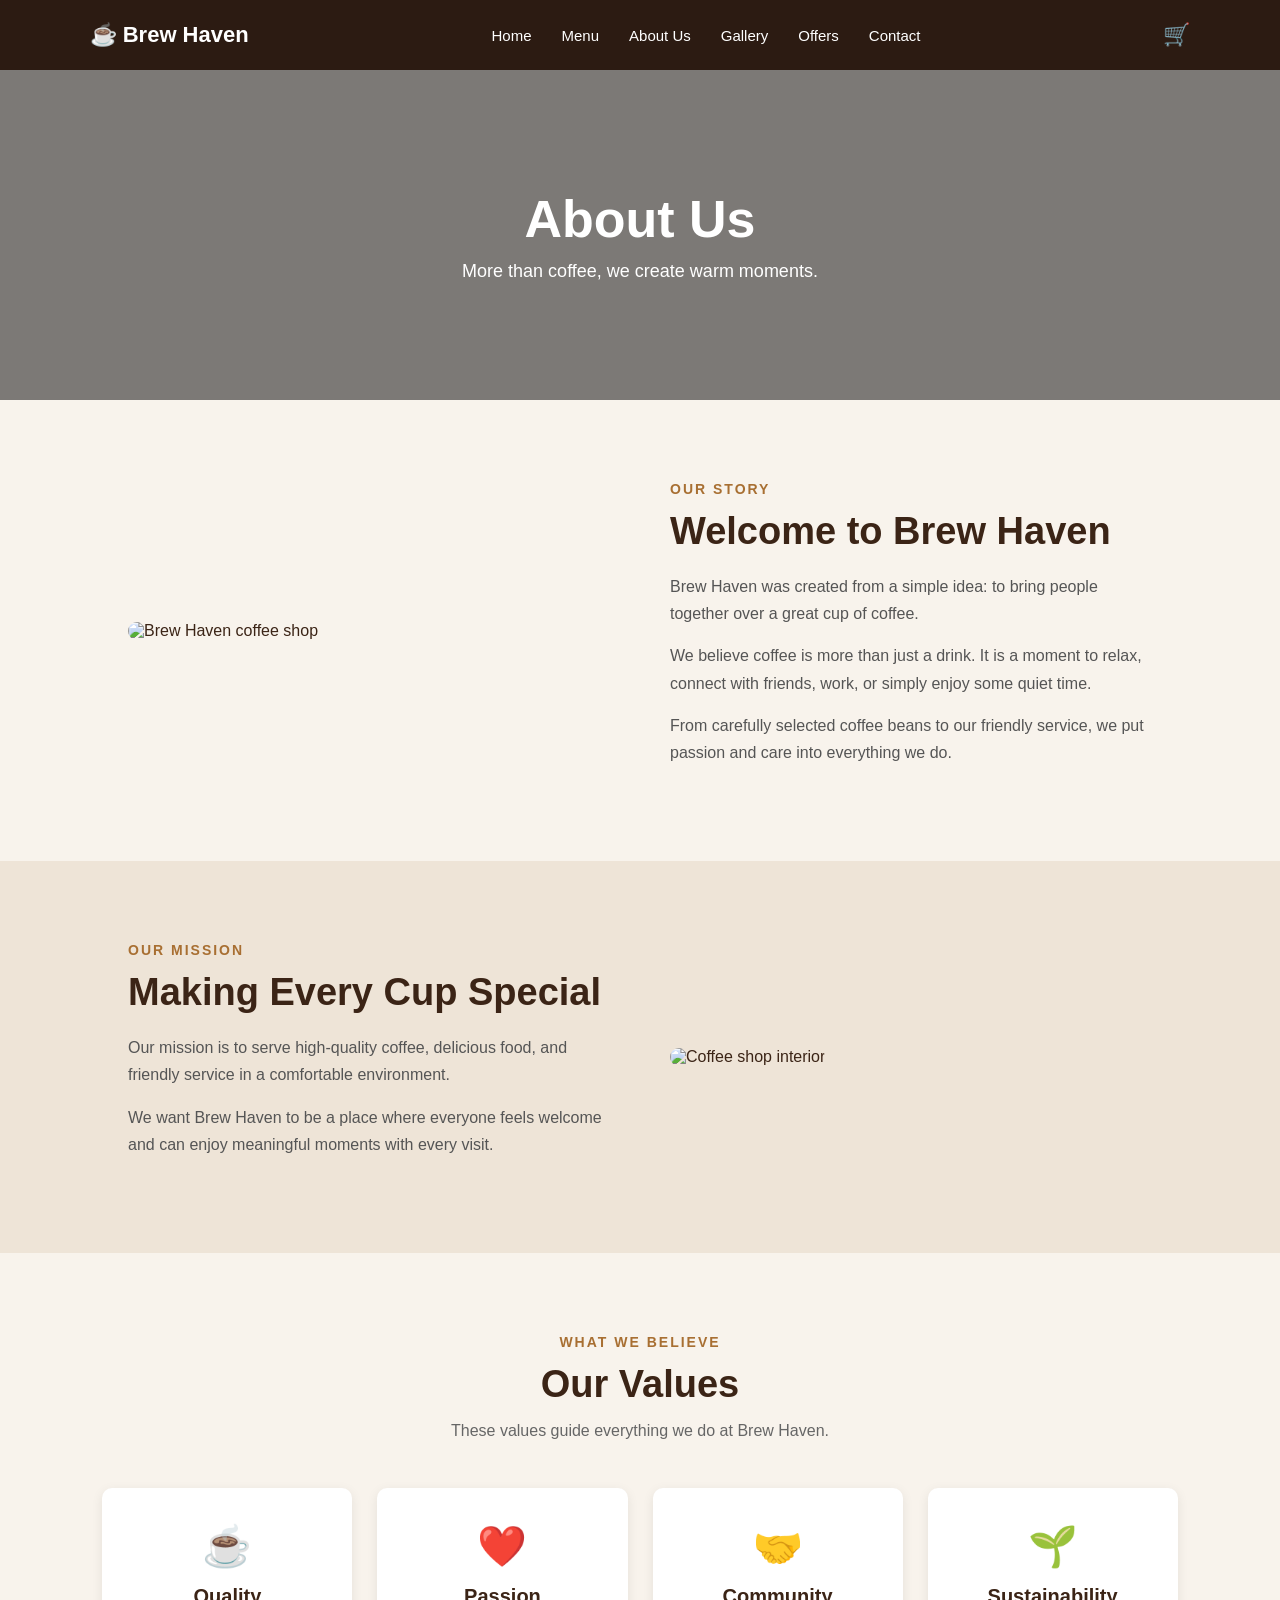
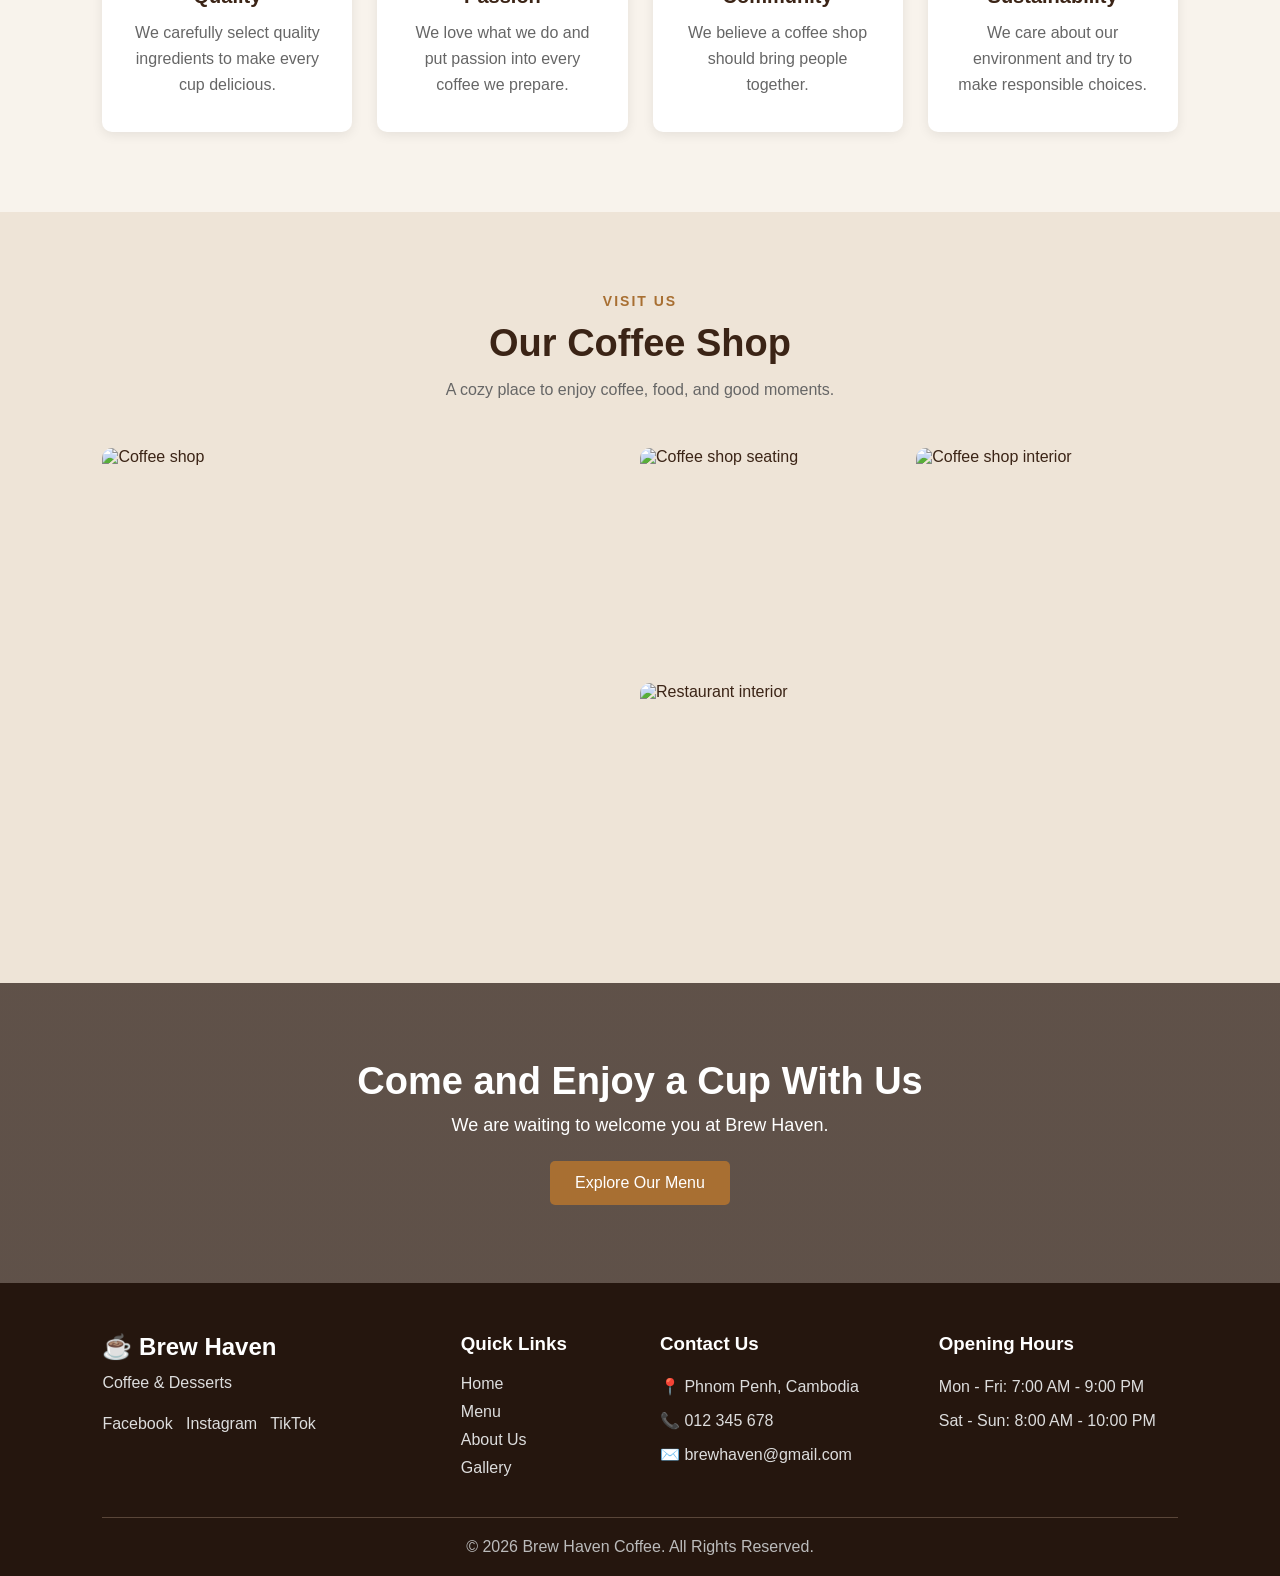
==== about.html @ 7a232534 "Add files via upload" ====
<!DOCTYPE html>
<html lang="en">

<head>
    <meta charset="UTF-8">
    <meta name="viewport" content="width=device-width, initial-scale=1.0">

    <title>About Us - Brew Haven</title>

    <link rel="stylesheet" href="style.css">
</head>

<body>

    <!-- ================= NAVBAR ================= -->

    <header class="navbar">

        <div class="logo">
            ☕ Brew Haven
        </div>

        <nav>
            <a href="index.html">Home</a>
            <a href="menu.html">Menu</a>
            <a href="about.html">About Us</a>
            <a href="gallery.html">Gallery</a>
            <a href="offers.html">Offers</a>
            <a href="contact.html">Contact</a>
        </nav>

        <div class="cart">
            🛒
        </div>

    </header>


    <!-- ================= ABOUT HERO ================= -->

    <section class="about-hero">

        <div class="about-hero-content">

            <h1>About Us</h1>

            <p>
                More than coffee, we create warm moments.
            </p>

        </div>

    </section>


    <!-- ================= OUR STORY ================= -->

    <section class="story">

        <div class="story-image">

            <img
                src="https://images.unsplash.com/photo-1445116572660-236099ec97a0?auto=format&fit=crop&w=900&q=80"
                alt="Brew Haven coffee shop">

        </div>


        <div class="story-content">

            <span class="small-title">OUR STORY</span>

            <h2>Welcome to Brew Haven</h2>

            <p>
                Brew Haven was created from a simple idea:
                to bring people together over a great cup
                of coffee.
            </p>

            <p>
                We believe coffee is more than just a drink.
                It is a moment to relax, connect with friends,
                work, or simply enjoy some quiet time.
            </p>

            <p>
                From carefully selected coffee beans to our
                friendly service, we put passion and care into
                everything we do.
            </p>

        </div>

    </section>


    <!-- ================= OUR MISSION ================= -->

    <section class="mission">

        <div class="mission-content">

            <span class="small-title">OUR MISSION</span>

            <h2>Making Every Cup Special</h2>

            <p>
                Our mission is to serve high-quality coffee,
                delicious food, and friendly service in a
                comfortable environment.
            </p>

            <p>
                We want Brew Haven to be a place where everyone
                feels welcome and can enjoy meaningful moments
                with every visit.
            </p>

        </div>


        <div class="mission-image">

            <img
                src="https://images.unsplash.com/photo-1501339847302-ac426a4a7cbb?auto=format&fit=crop&w=900&q=80"
                alt="Coffee shop interior">

        </div>

    </section>


    <!-- ================= OUR VALUES ================= -->

    <section class="values">

        <div class="section-title">

            <span class="small-title">WHAT WE BELIEVE</span>

            <h2>Our Values</h2>

            <p>
                These values guide everything we do at Brew Haven.
            </p>

        </div>


        <div class="values-container">


            <!-- VALUE 1 -->

            <div class="value-card">

                <div class="value-icon">
                    ☕
                </div>

                <h3>Quality</h3>

                <p>
                    We carefully select quality ingredients
                    to make every cup delicious.
                </p>

            </div>


            <!-- VALUE 2 -->

            <div class="value-card">

                <div class="value-icon">
                    ❤️
                </div>

                <h3>Passion</h3>

                <p>
                    We love what we do and put passion into
                    every coffee we prepare.
                </p>

            </div>


            <!-- VALUE 3 -->

            <div class="value-card">

                <div class="value-icon">
                    🤝
                </div>

                <h3>Community</h3>

                <p>
                    We believe a coffee shop should bring
                    people together.
                </p>

            </div>


            <!-- VALUE 4 -->

            <div class="value-card">

                <div class="value-icon">
                    🌱
                </div>

                <h3>Sustainability</h3>

                <p>
                    We care about our environment and try
                    to make responsible choices.
                </p>

            </div>

        </div>

    </section>


    <!-- ================= STORE IMAGES ================= -->

    <section class="store">

        <div class="section-title">

            <span class="small-title">VISIT US</span>

            <h2>Our Coffee Shop</h2>

            <p>
                A cozy place to enjoy coffee, food, and good moments.
            </p>

        </div>


        <div class="store-gallery">


            <div class="store-image large">

                <img
                    src="https://images.unsplash.com/photo-1554118811-1e0d58224f24?auto=format&fit=crop&w=1000&q=80"
                    alt="Coffee shop">

            </div>


            <div class="store-image">

                <img
                    src="https://images.unsplash.com/photo-1521017432531-fbd92d768814?auto=format&fit=crop&w=700&q=80"
                    alt="Coffee shop seating">

            </div>


            <div class="store-image">

                <img
                    src="https://images.unsplash.com/photo-1501339847302-ac426a4a7cbb?auto=format&fit=crop&w=700&q=80"
                    alt="Coffee shop interior">

            </div>


            <div class="store-image">

                <img
                    src="https://images.unsplash.com/photo-1517248135467-4c7edcad34c4?auto=format&fit=crop&w=700&q=80"
                    alt="Restaurant interior">

            </div>

        </div>

    </section>


    <!-- ================= CTA ================= -->

    <section class="about-cta">

        <div>

            <h2>Come and Enjoy a Cup With Us</h2>

            <p>
                We are waiting to welcome you at Brew Haven.
            </p>

            <a href="menu.html">
                Explore Our Menu
            </a>

        </div>

    </section>


    <!-- ================= FOOTER ================= -->

    <footer>

        <div class="footer-container">


            <div class="footer-column">

                <h2>☕ Brew Haven</h2>

                <p>
                    Coffee & Desserts
                </p>

                <div class="social">
                    Facebook &nbsp; Instagram &nbsp; TikTok
                </div>

            </div>


            <div class="footer-column">

                <h3>Quick Links</h3>

                <a href="index.html">Home</a>
                <a href="menu.html">Menu</a>
                <a href="about.html">About Us</a>
                <a href="gallery.html">Gallery</a>

            </div>


            <div class="footer-column">

                <h3>Contact Us</h3>

                <p>📍 Phnom Penh, Cambodia</p>
                <p>📞 012 345 678</p>
                <p>✉️ brewhaven@gmail.com</p>

            </div>


            <div class="footer-column">

                <h3>Opening Hours</h3>

                <p>
                    Mon - Fri: 7:00 AM - 9:00 PM
                </p>

                <p>
                    Sat - Sun: 8:00 AM - 10:00 PM
                </p>

            </div>

        </div>


        <div class="copyright">

            © 2026 Brew Haven Coffee. All Rights Reserved.

        </div>

    </footer>

</body>
</html>
---- style.css ----
* {
    margin: 0;
    padding: 0;
    box-sizing: border-box;
}
body {
    font-family: Arial, sans-serif;
    color: #3b2416;
    background-color: #f8f3ec;
}
/* ================= NAVBAR ================= */
.navbar {
    height: 70px;
    background-color: #2c1b12;

    display: flex;
    align-items: center;
    justify-content: space-between;
    padding: 0 7%;
}
.logo {
    color: white;
    font-size: 22px;
    font-weight: bold;
}
.navbar nav {
    display: flex;
    gap: 30px;
}
.navbar nav a {
    color: white;
    text-decoration: none;
    font-size: 15px;
}
.navbar nav a:hover {
    color: #d6a15d;
}
.cart {
    color: white;
    font-size: 22px;
}
/* ================= HERO ================= */
.hero {
    height: 600px;
    background-image:
        linear-gradient(
            rgba(0, 0, 0, 0.45),
            rgba(0, 0, 0, 0.45)
        ),
        url("https://images.unsplash.com/photo-1495474472287-4d71bcdd2085?auto=format&fit=crop&w=1600&q=80");

    background-size: cover;
    background-position: center;
    display: flex;
    align-items: center;
    padding-left: 10%;
}

.hero-content {
    color: white;
    max-width: 500px;
}

.hero-content h1 {
    font-size: 55px;
    line-height: 1.1;
    margin-bottom: 20px;
}

.hero-content p {
    font-size: 18px;
    line-height: 1.6;
    margin-bottom: 30px;
}

.hero-buttons {
    display: flex;
    gap: 15px;
}

.btn {
    text-decoration: none;
    padding: 13px 25px;
    border-radius: 5px;
    display: inline-block;
}

.primary {
    background-color: #a86f32;
    color: white;
}
.secondary {
    border: 1px solid white;
    color: white;
}
.btn:hover {
    opacity: 0.8;
}
/* ================= POPULAR ================= */
.popular {
    padding: 70px 8%;
    text-align: center;
}
.popular h2,
.reviews h2 {
    font-size: 32px;
    margin-bottom: 10px;
}
.line {
    width: 50px;
    height: 3px;
    background-color: #a86f32;
    margin: 0 auto 40px;
}

.popular-container {
    display: grid;
    grid-template-columns: repeat(4, 1fr);
    gap: 25px;
}

.popular-card {
    background-color: white;
    border-radius: 8px;
    overflow: hidden;
    padding-bottom: 20px;
}

.popular-card img {
    width: 100%;
    height: 190px;
    object-fit: cover;
}

.popular-card h3 {
    margin-top: 15px;
    font-size: 18px;
}

.popular-card p {
    margin-top: 8px;
    color: #a86f32;
    font-weight: bold;
}
/* ================= ABOUT ================= */
.about-coffee {
    padding: 80px 10%;
    display: flex;
    align-items: center;
    gap: 60px;
    background-color: #eee4d7;
}
.about-image {
    width: 50%;
}
.about-image img {
    width: 100%;
    border-radius: 8px;
}
.about-text {
    width: 50%;
}
.about-text h2 {
    font-size: 35px;
    margin-bottom: 20px;
}
.about-text p {
    line-height: 1.7;
    margin-bottom: 15px;
}
.read-more {
    display: inline-block;
    margin-top: 15px;
    background-color: #6b4325;
    color: white;
    padding: 12px 22px;
    text-decoration: none;
    border-radius: 5px;
}
/* ================= WHY US ================= */
.why-us {
    background-color: #3a2518;
    color: white;
    text-align: center;
    padding: 70px 8%;
}
.why-us h2 {
    font-size: 32px;
    margin-bottom: 40px;
}
.why-container {
    display: grid;
    grid-template-columns: repeat(4, 1fr);
    gap: 30px;
}
.why-card {
    padding: 20px;
}
.icon {
    font-size: 40px;
    margin-bottom: 15px;
}
.why-card h3 {
    margin-bottom: 10px;
}
.why-card p {
    color: #ddd;
    line-height: 1.5;
}
/* ================= REVIEWS ================= */
.reviews {
    padding: 70px 8%;
    text-align: center;
}
.review-container {
    display: grid;
    grid-template-columns: repeat(3, 1fr);
    gap: 25px;
    margin-top: 40px;
}
.review-card {
    background-color: white;
    padding: 25px;
    border-radius: 8px;
    text-align: left;
}
.customer {
    font-size: 18px;
    display: flex;
    gap: 10px;
    align-items: center;
}
.stars {
    color: #d8943e;
    margin: 12px 0;
}
.review-card p {
    line-height: 1.5;
    color: #555;
}
/* ================= OFFER ================= */

.offer {
    min-height: 300px;
    background-image:
        linear-gradient(
            rgba(0, 0, 0, 0.45),
            rgba(0, 0, 0, 0.45)
        ),
        url("https://images.unsplash.com/photo-1509042239860-f550ce710b93?auto=format&fit=crop&w=1600&q=80");

    background-size: cover;
    background-position: center;
    display: flex;
    align-items: center;
    padding-left: 10%;
}
.offer-text {
    color: white;
}
.offer-text h2 {
    font-size: 40px;
    margin-bottom: 10px;
}
.offer-text p {
    font-size: 22px;
    margin-bottom: 20px;
}
/* ================= FOOTER ================= */
footer {
    background-color: #25160e;
    color: white;
    padding: 50px 8% 20px;
}
.footer-container {
    display: grid;
    grid-template-columns: 2fr 1fr 1.5fr 1.5fr;
    gap: 40px;
}
.footer-column {
    display: flex;
    flex-direction: column;
    gap: 10px;
}
.footer-column h3 {
    margin-bottom: 10px;
}
.footer-column a {
    color: #ddd;
    text-decoration: none;
}
.footer-column p {
    color: #ddd;
    line-height: 1.5;
}
.social {
    margin-top: 10px;
    color: #ddd;
}
.copyright {
    border-top: 1px solid #5a4639;
    text-align: center;
    margin-top: 40px;
    padding-top: 20px;
    color: #bbb;
}
/* ================= RESPONSIVE ================= */

@media (max-width: 900px) {
    .navbar {
        padding: 0 4%;
    }
    .navbar nav {
        gap: 15px;
    }
    .hero-content h1 {
        font-size: 45px;
    }
    .popular-container {
        grid-template-columns: repeat(2, 1fr);
    }
    .why-container {
        grid-template-columns: repeat(2, 1fr);
    }
    .footer-container {
        grid-template-columns: repeat(2, 1fr);
    }
}
@media (max-width: 600px) {
    .navbar {
        height: auto;
        padding: 20px;
        flex-direction: column;
        gap: 20px;
    }
    .navbar nav {
        flex-wrap: wrap;
        justify-content: center;
    }
    .hero {
        height: 500px;
        padding: 30px;
    }
    .hero-content h1 {
        font-size: 38px;
    }
    .popular-container {
        grid-template-columns: 1fr;
    }
    .about-coffee {
        flex-direction: column;
        padding: 50px 8%;
    }
    .about-image,
    .about-text {
        width: 100%;
    }
    .why-container {
        grid-template-columns: 1fr;
    }
    .review-container {
        grid-template-columns: 1fr;
    }
    .footer-container {
        grid-template-columns: 1fr;
    }
    .offer {
        padding: 40px;
    }
    .offer-text h2 {
        font-size: 32px;
    }
}
/* ================= MENU HERO ================= */
.menu-hero {
    height: 300px;
    background-image:
        linear-gradient(
            rgba(0, 0, 0, 0.45),
            rgba(0, 0, 0, 0.45)
        ),
        url("https://images.unsplash.com/photo-1445116572660-236099ec97a0?auto=format&fit=crop&w=1600&q=80");
    background-size: cover;
    background-position: center;
    display: flex;
    align-items: center;
    justify-content: center;
    text-align: center;
    color: white;
}
.menu-hero h1 {
    font-size: 50px;
    margin-bottom: 10px;
}
.menu-hero p {
    font-size: 18px;
}
/* ================= MENU ================= */
.menu {
    padding: 60px 8%;
}
/* CATEGORY */
.category {
    display: flex;
    justify-content: center;
    gap: 15px;
    margin-bottom: 60px;
}
.category a {
    text-decoration: none;
    color: #5b3821;
    border: 1px solid #c8a47a;
    padding: 10px 20px;
    border-radius: 20px;
}
.category a:hover {
    background-color: #6b4325;
    color: white;
}
/* MENU SECTION */
.menu-section {
    margin-bottom: 70px;
}
.menu-section h2 {
    text-align: center;
    font-size: 32px;
    margin-bottom: 30px;
}
/* MENU GRID */
.menu-grid {
    display: grid;
    grid-template-columns: repeat(3, 1fr);
    gap: 25px;
}
/* MENU CARD */
.menu-card {
    background-color: white;
    border-radius: 10px;
    overflow: hidden;
    padding-bottom: 20px;
    text-align: center;
    box-shadow: 0 3px 12px rgba(0, 0, 0, 0.08);
}
.menu-card img {
    width: 100%;
    height: 210px;
    object-fit: cover;
}
.menu-card h3 {
    margin-top: 15px;
    font-size: 19px;
}
.menu-card p {
    color: #777;
    margin: 8px 15px;
    line-height: 1.4;
}
.price {
    color: #a86f32;
    font-size: 18px;
    font-weight: bold;
    margin: 12px;
}
.menu-card button {
    border: none;
    background-color: #6b4325;
    color: white;
    padding: 10px 20px;
    border-radius: 5px;
    cursor: pointer;
}
.menu-card button:hover {
    background-color: #a86f32;
}
/* ================= MENU RESPONSIVE ================= */
@media (max-width: 900px) {
    .menu-grid {
        grid-template-columns: repeat(2, 1fr);
    }
}
@media (max-width: 600px) {
    .category {
        flex-wrap: wrap;
    }
    .menu-grid {
        grid-template-columns: 1fr;
    }
    .menu-hero h1 {
        font-size: 40px;
    }
}
/* ================= CART HERO ================= */
.cart-hero {
    height: 300px;
    background-image: url("https://images.unsplash.com/photo-1445116572660-236099ec97a0?auto=format&fit=crop&w=1600&q=80");
    background-size: cover;
    background-position: center;
    display: flex;
    flex-direction: column;
    justify-content: center;
    align-items: center;
    color: white;
    text-align: center;
}
.cart-hero h1 {
    font-size: 45px;
    margin-bottom: 10px;
}
.cart-hero p {
    font-size: 18px;
}
/* ================= CART SECTION ================= */
.cart-section {
    padding: 60px 8%;
    background: #f8f5f0;
}
.cart-container {
    display: grid;
    grid-template-columns: 2fr 1fr;
    gap: 30px;
    max-width: 1200px;
    margin: auto;
}
/* ================= CART ITEMS ================= */
.cart-items {
    background: white;
    padding: 30px;
    border-radius: 12px;
}
.cart-items h2 {
    margin-bottom: 25px;
    color: #3e2723;
}
.cart-item {
    display: flex;
    align-items: center;
    gap: 20px;
    padding: 20px 0;
    border-bottom: 1px solid #ddd;
}
.cart-item img {
    width: 100px;
    height: 100px;
    object-fit: cover;
    border-radius: 10px;
}
.item-info {
    flex: 1;
}
.item-info h3 {
    margin-bottom: 5px;
    color: #3e2723;
}
.item-info p {
    color: #777;
    font-size: 14px;
    margin-bottom: 8px;
}
.item-info span {
    font-weight: bold;
    color: #a0522d;
}
/* ================= QUANTITY ================= */
.quantity {
    display: flex;
    align-items: center;
    gap: 10px;
}
.quantity button {
    width: 30px;
    height: 30px;
    border: none;
    border-radius: 50%;
    background: #6f4e37;
    color: white;
    cursor: pointer;
}
.quantity span {
    font-weight: bold;
}
/* ================= ITEM TOTAL ================= */
.item-total {
    font-weight: bold;
    color: #3e2723;
}
/* ================= REMOVE ================= */
.remove {
    border: none;
    background: none;
    color: #c0392b;
    cursor: pointer;
}
/* ================= CART TOTAL ================= */
.cart-total {
    background: white;
    padding: 30px;
    border-radius: 12px;
    height: fit-content;
}
.cart-total h2 {
    color: #3e2723;
    margin-bottom: 25px;
}
.total-row {
    display: flex;
    justify-content: space-between;
    margin: 15px 0;
}
.grand-total {
    font-size: 22px;
    font-weight: bold;
    color: #3e2723;
}
/* ================= CHECKOUT BUTTON ================= */
.checkout-btn {
    width: 100%;
    padding: 14px;
    margin-top: 20px;
    border: none;
    border-radius: 8px;
    background: #6f4e37;
    color: white;
    font-size: 16px;
    font-weight: bold;
    cursor: pointer;
}
.checkout-btn:hover {
    background: #4e342e;
}
/* ================= CONTINUE SHOPPING ================= */
.continue-shopping {
    display: block;
    text-align: center;
    margin-top: 20px;
    color: #6f4e37;
    text-decoration: none;
}
/* ================= MOBILE ================= */
@media (max-width: 768px) {
    .cart-container {
        grid-template-columns: 1fr;
    }
    .cart-item {
        flex-wrap: wrap;
    }
    .item-info {
        min-width: 180px;
    }
    .cart-hero h1 {
        font-size: 35px;
    }
}
/* ================= ABOUT HERO ================= */
.about-hero {
    height: 330px;
    background-image:
        linear-gradient(
            rgba(0, 0, 0, 0.50),
            rgba(0, 0, 0, 0.50)
        ),
        url("https://images.unsplash.com/photo-1511081692775-05d0f180a065?auto=format&fit=crop&w=1600&q=80");
    background-size: cover;
    background-position: center;
    display: flex;
    align-items: center;
    justify-content: center;
    text-align: center;
    color: white;
}
.about-hero h1 {
    font-size: 52px;
    margin-bottom: 12px;
}
.about-hero p {
    font-size: 18px;
}
/* ================= STORY ================= */
.story {
    padding: 80px 10%;
    display: flex;
    align-items: center;
    gap: 60px;
    background-color: #f8f3ec;
}

.story-image {
    width: 50%;
}
.story-image img {
    width: 100%;
    height: 400px;
    object-fit: cover;
    border-radius: 10px;
}
.story-content {
    width: 50%;
}
.small-title {
    color: #a86f32;
    font-size: 14px;
    font-weight: bold;
    letter-spacing: 2px;
}
.story-content h2,
.mission-content h2 {
    font-size: 38px;
    margin: 12px 0 20px;
}
.story-content p,
.mission-content p {
    color: #555;
    line-height: 1.7;
    margin-bottom: 15px;
}
/* ================= MISSION ================= */
.mission {
    padding: 80px 10%;
    display: flex;
    align-items: center;
    gap: 60px;
    background-color: #eee4d7;
}
.mission-content {
    width: 50%;
}
.mission-image {
    width: 50%;
}
.mission-image img {
    width: 100%;
    height: 400px;
    object-fit: cover;
    border-radius: 10px;
}
/* ================= VALUES ================= */
.values {
    padding: 80px 8%;
    background-color: #f8f3ec;
}
.section-title {
    text-align: center;
    max-width: 650px;
    margin: 0 auto 45px;
}
.section-title h2 {
    font-size: 38px;
    margin: 12px 0;
}
.section-title p {
    color: #666;
    line-height: 1.6;
}
.values-container {
    display: grid;
    grid-template-columns: repeat(4, 1fr);
    gap: 25px;
}
.value-card {
    background-color: white;
    text-align: center;
    padding: 35px 25px;
    border-radius: 10px;
    box-shadow: 0 3px 12px rgba(0, 0, 0, 0.08);
}

.value-icon {
    font-size: 40px;
    margin-bottom: 15px;
}

.value-card h3 {
    font-size: 20px;
    margin-bottom: 12px;
}
.value-card p {
    color: #666;
    line-height: 1.6;
}
/* ================= STORE ================= */

.store {
    padding: 80px 8%;
    background-color: #eee4d7;
}
.store-gallery {
    display: grid;
    grid-template-columns: 2fr 1fr 1fr;
    grid-template-rows: 220px 220px;
    gap: 15px;
}
.store-image {
    overflow: hidden;
    border-radius: 10px;
}

.store-image.large {
    grid-row: span 2;
}

.store-image img {
    width: 100%;
    height: 100%;
    object-fit: cover;
    transition: transform 0.4s;
}
.store-image:hover img {
    transform: scale(1.05);
}
/* ================= ABOUT CTA ================= */

.about-cta {
    min-height: 300px;

    background-image:
        linear-gradient(
            rgba(44, 27, 18, 0.75),
            rgba(44, 27, 18, 0.75)
        ),
        url("https://images.unsplash.com/photo-1447933601403-0c6688de566e?auto=format&fit=crop&w=1600&q=80");

    background-size: cover;
    background-position: center;
    display: flex;
    align-items: center;
    justify-content: center;
    text-align: center;
    color: white;
}
.about-cta h2 {
    font-size: 38px;
    margin-bottom: 12px;
}
.about-cta p {
    font-size: 18px;
    margin-bottom: 25px;
}
.about-cta a {
    display: inline-block;
    background-color: #a86f32;
    color: white;
    text-decoration: none;
    padding: 13px 25px;
    border-radius: 5px;
}

.about-cta a:hover {
    opacity: 0.85;
}
/* ================= ABOUT RESPONSIVE ================= */
@media (max-width: 900px) {
    .story,
    .mission {
        padding: 60px 7%;
        gap: 30px;
    }
    .values-container {
        grid-template-columns: repeat(2, 1fr);
    }
    .store-gallery {
        grid-template-columns: 1fr 1fr;
        grid-template-rows: 250px 200px 200px;
    }
    .store-image.large {
        grid-column: span 2;
        grid-row: span 1;
    }

}
@media (max-width: 600px) {

    .about-hero {
        height: 280px;
    }

    .about-hero h1 {
        font-size: 40px;
    }

    .story,
    .mission {
        flex-direction: column;

        padding: 50px 8%;
    }

    .story-image,
    .story-content,
    .mission-image,
    .mission-content {
        width: 100%;
    }

    .story-image img,
    .mission-image img {
        height: 280px;
    }

    .story-content h2,
    .mission-content h2 {
        font-size: 30px;
    }

    .values {
        padding: 50px 8%;
    }

    .values-container {
        grid-template-columns: 1fr;
    }

    .store {
        padding: 50px 8%;
    }
    .store-gallery {
        display: grid;
        grid-template-columns: 1fr;
        grid-template-rows: repeat(4, 220px);
    }
    .store-image.large {
        grid-column: auto;
        grid-row: auto;
    }
    .about-cta {
        padding: 50px 20px;
    }
    .about-cta h2 {
        font-size: 30px;
    }
}
/* ================= CART HERO ================= */
.cart-hero {
    height: 300px;
    background-image:
        linear-gradient(
            rgba(0, 0, 0, 0.50),
            rgba(0, 0, 0, 0.50)
        ),
        url("https://images.unsplash.com/photo-1498804103079-a6351b050096?auto=format&fit=crop&w=1600&q=80");
    background-size: cover;
    background-position: center;
    display: flex;
    align-items: center;
    justify-content: center;
    text-align: center;
    color: white;
}
.cart-hero h1 {
    font-size: 50px;
    margin-bottom: 10px;
}
.cart-hero p {
    font-size: 18px;
}
/* ================= CART SECTION ================= */
.cart-section {
    padding: 70px 8%;
    background-color: #f8f3ec;
}
.cart-container {
    display: grid;
    grid-template-columns: 2fr 1fr;
    gap: 35px;
    max-width: 1200px;
    margin: auto;
    align-items: start;
}
/* ================= CART ITEMS ================= */
.cart-items {
    background-color: white;
    padding: 30px;
    border-radius: 10px;
    box-shadow:
        0 3px 12px
        rgba(0, 0, 0, 0.08);
}
.cart-title {
    display: flex;
    justify-content: space-between;
    align-items: center;
    margin-bottom: 25px;
    padding-bottom: 20px;

    border-bottom: 1px solid #ddd;
}
.cart-title h2 {
    font-size: 25px;
}
.cart-title span {
    color: #777;
    font-size: 14px;
}
/* ================= CART ITEM ================= */
.cart-item {
    display: grid;
    grid-template-columns:90px 1fr auto auto auto;
    align-items: center;
    gap: 18px;
    padding: 20px 0;
    border-bottom: 1px solid #eee;
}
.cart-item img {
    width: 90px;
    height: 90px;
    object-fit: cover;
    border-radius: 8px;
}
.cart-item-info h3 {
    font-size: 17px;
    margin-bottom: 7px;
}
.cart-item-info p {
    color: #777;
    font-size: 13px;
    margin-bottom: 8px;
}
.item-price {
    color: #a86f32;
    font-weight: bold;
}
/* ================= QUANTITY ================= */
.quantity {
    display: flex;
    align-items: center;
    gap: 8px;
}
.quantity button {
    width: 30px;
    height: 30px;
    border: 1px solid #cdb79e;
    background-color: white;
    color: #6b4325;
    border-radius: 4px;
    cursor: pointer;
    font-size: 18px;
}
.quantity button:hover {
    background-color: #6b4325;
    color: white;
}
.quantity span {
    min-width: 20px;
    text-align: center;
    font-weight: bold;
}
/* ================= ITEM TOTAL ================= */
.item-total {
    font-weight: bold;
    min-width: 60px;
    text-align: right;
}
/* ================= REMOVE ================= */
.remove {
    border: none;
    background: none;
    color: #999;
    cursor: pointer;
    font-size: 16px;
}
.remove:hover {
    color: #a33;
}
/* ================= CONTINUE SHOPPING ================= */
.continue-shopping {
    display: inline-block;
    margin-top: 25px;
    color: #6b4325;
    text-decoration: none;
    font-weight: bold;
}
.continue-shopping:hover {
    color: #a86f32;
}
/* ================= ORDER SUMMARY ================= */
.order-summary {
    background-color: white;
    padding: 30px;
    border-radius: 10px;
    box-shadow:0 3px 12px rgba(0, 0, 0, 0.08);
    position: sticky;
    top: 20px;
}
.order-summary h2 {
    font-size: 25px;
    margin-bottom: 25px;
}
.summary-row {
    display: flex;
    justify-content: space-between;
    margin-bottom: 15px;
    color: #555;
}
.summary-line {
    height: 1px;
    background-color: #ddd;
    margin: 20px 0;
}
.summary-total {
    display: flex;
    justify-content: space-between;
    align-items: center;
    margin-bottom: 25px;
}
.summary-total span {
    font-size: 18px;
    font-weight: bold;
}
.summary-total strong {
    font-size: 24px;
    color: #a86f32;
}
/* ================= PAYMENT ================= */
.payment-method {
    border-top: 1px solid #eee;
    padding-top: 20px;
    margin-bottom: 25px;
}
.payment-method h3 {
    font-size: 16px;
    margin-bottom: 15px;
}
.payment-method label {
    display: block;
    padding: 10px 0;
    color: #555;
    cursor: pointer;
}
.payment-method input {
    margin-right: 8px;
}
/* ================= CHECKOUT ================= */
.checkout-btn {
    display: block;
    text-align: center;
    background-color: #6b4325;
    color: white;
    text-decoration: none;
    padding: 14px;
    border-radius: 6px;
    font-weight: bold;
}
.checkout-btn:hover {
    background-color: #a86f32;
}
.secure {
    text-align: center;
    color: #888;
    font-size: 13px;
    margin-top: 15px;
}
/* ================= CART RESPONSIVE ================= */

@media (max-width: 1000px) {
    .cart-container {
        grid-template-columns: 1fr;
    }
    .order-summary {
        position: static;
    }
}
@media (max-width: 700px) {
    .cart-section {
        padding: 50px 5%;
    }
    .cart-items {
        padding: 20px;
    }
    .cart-item {
        grid-template-columns:70px 1fr auto;
        gap: 12px;
    }
    .cart-item img {
        width: 70px;
        height: 70px;
    }
    .quantity {
        grid-column: 2;
    }
    .item-total {
        grid-column: 3;
        grid-row: 1;
    }
    .remove {
        grid-column: 3;
        grid-row: 2;
    }
    .cart-hero h1 {
        font-size: 40px;
    }
}
@media (max-width: 450px) {
    .cart-title {
        flex-direction: column;
        align-items: flex-start;
        gap: 5px;
    }
    .cart-item {
        grid-template-columns: 60px 1fr;
    }
    .cart-item img {
        width: 60px;
        height: 60px;
    }
    .item-total {
        grid-column: 2;
        grid-row: 2;
        text-align: left;
    }
    .quantity {
        grid-column: 2;
        grid-row: 3;
    }
    .remove {
        grid-column: 2;
        grid-row: 4;
        text-align: left;
    }
}
/* ================= EMPTY CART ================= */

.empty-cart {
    text-align: center;
    padding: 60px 20px;
}

.empty-icon {
    font-size: 60px;
    margin-bottom: 15px;
}

.empty-cart h3 {
    font-size: 24px;
    margin-bottom: 10px;
}

.empty-cart p {
    color: #777;
    margin-bottom: 25px;
}

.empty-cart a {
    display: inline-block;
    background-color: #6b4325;
    color: white;
    text-decoration: none;
    padding: 12px 25px;
    border-radius: 5px;
}

.empty-cart a:hover {
    background-color: #a86f32;
}
/* ================= GALLERY HERO ================= */
.gallery-hero {
    height: 320px;
    background-image:
        linear-gradient(
            rgba(0, 0, 0, 0.55),
            rgba(0, 0, 0, 0.55)
        ),
        url("https://images.unsplash.com/photo-1495474472287-4d71bcdd2085?auto=format&fit=crop&w=1600&q=80");
    background-size: cover;
    background-position: center;
    display: flex;
    align-items: center;
    justify-content: center;
    text-align: center;
    color: white;
}
.gallery-hero h1 {
    font-size: 52px;
    margin-bottom: 12px;
}
.gallery-hero p {
    font-size: 18px;
    max-width: 600px;
}
/* ================= GALLERY SECTION ================= */
.gallery-section {
    padding: 80px 8%;
    background-color: #f8f3ec;
}
/* ================= FILTER ================= */
.gallery-filter {
    display: flex;
    justify-content: center;
    flex-wrap: wrap;
    gap: 12px;
    margin-bottom: 40px;
}
.filter-btn {
    border: 1px solid #cdb79e;
    background-color: white;
    color: #6b4325;
    padding: 10px 20px;
    border-radius: 25px;
    cursor: pointer;
    font-size: 15px;
    transition: 0.3s;
}
.filter-btn:hover,
.filter-btn.active {
    background-color: #6b4325;
    color: white;
}
/* ================= GALLERY GRID ================= */
.gallery-grid {
    display: grid;
    grid-template-columns: repeat(3, 1fr);
    gap: 20px;
    max-width: 1200px;
    margin: auto;
}
.gallery-item {
    position: relative;
    height: 280px;
    overflow: hidden;
    border-radius: 10px;
    cursor: pointer;
}
.gallery-item img {
    width: 100%;
    height: 100%;
    object-fit: cover;
    transition: transform 0.5s;
}
.gallery-item:hover img {
    transform: scale(1.1);
}
/* ================= OVERLAY ================= */
.gallery-overlay {
    position: absolute;
    left: 0;
    right: 0;
    bottom: 0;
    padding: 25px 20px;
    color: white;
    background:
        linear-gradient(
            transparent,
            rgba(0, 0, 0, 0.75)
        );
    transform: translateY(100%);
    transition: transform 0.4s;
}
.gallery-item:hover .gallery-overlay {
    transform: translateY(0);
}
.gallery-overlay h3 {
    font-size: 21px;
    margin-bottom: 5px;
}
.gallery-overlay p {
    font-size: 14px;
    opacity: 0.9;
}
/* ================= GALLERY CTA ================= */
.gallery-cta {
    min-height: 300px;
    background-image:
        linear-gradient(
            rgba(44, 27, 18, 0.78),
            rgba(44, 27, 18, 0.78)
        ),
        url("https://images.unsplash.com/photo-1447933601403-0c6688de566e?auto=format&fit=crop&w=1600&q=80");
    background-size: cover;
    background-position: center;
    display: flex;
    align-items: center;
    justify-content: center;
    text-align: center;
    color: white;
}
.gallery-cta h2 {
    font-size: 38px;
    margin-bottom: 12px;
}
.gallery-cta p {
    font-size: 18px;
    margin-bottom: 25px;
}
.gallery-cta a {
    display: inline-block;
    background-color: #a86f32;
    color: white;
    text-decoration: none;
    padding: 13px 28px;
    border-radius: 5px;
    font-weight: bold;
    transition: 0.3s;
}
.gallery-cta a:hover {
    background-color: white;
    color: #6b4325;
}
/* ================= LIGHTBOX ================= */
.lightbox {
    display: none;
    position: fixed;
    top: 0;
    left: 0;
    width: 100%;
    height: 100%;
    background-color: rgba(0, 0, 0, 0.90);
    z-index: 9999;
    align-items: center;
    justify-content: center;
    padding: 30px;
}
.lightbox.show {
    display: flex;
}
.lightbox img {
    max-width: 90%;
    max-height: 90%;
    object-fit: contain;
    border-radius: 8px;
}
.lightbox-close {
    position: absolute;
    top: 25px;
    right: 35px;
    color: white;
    font-size: 35px;
    cursor: pointer;
}
/* ================= RESPONSIVE ================= */
@media (max-width: 900px) {
    .gallery-grid {
        grid-template-columns:
            repeat(2, 1fr);
    }
}
@media (max-width: 600px) {
    .gallery-hero {
        height: 280px;
    }
    .gallery-hero h1 {
        font-size: 40px;
    }
    .gallery-section {
        padding: 55px 6%;
    }
    .gallery-grid {
        grid-template-columns: 1fr;
    }
    .gallery-item {
        height: 260px;
    }
    .gallery-cta {
        padding: 50px 20px;
    }
    .gallery-cta h2 {
        font-size: 30px;
    }
    .lightbox-close {
        top: 15px;
        right: 20px;
        font-size: 30px;
    }
}
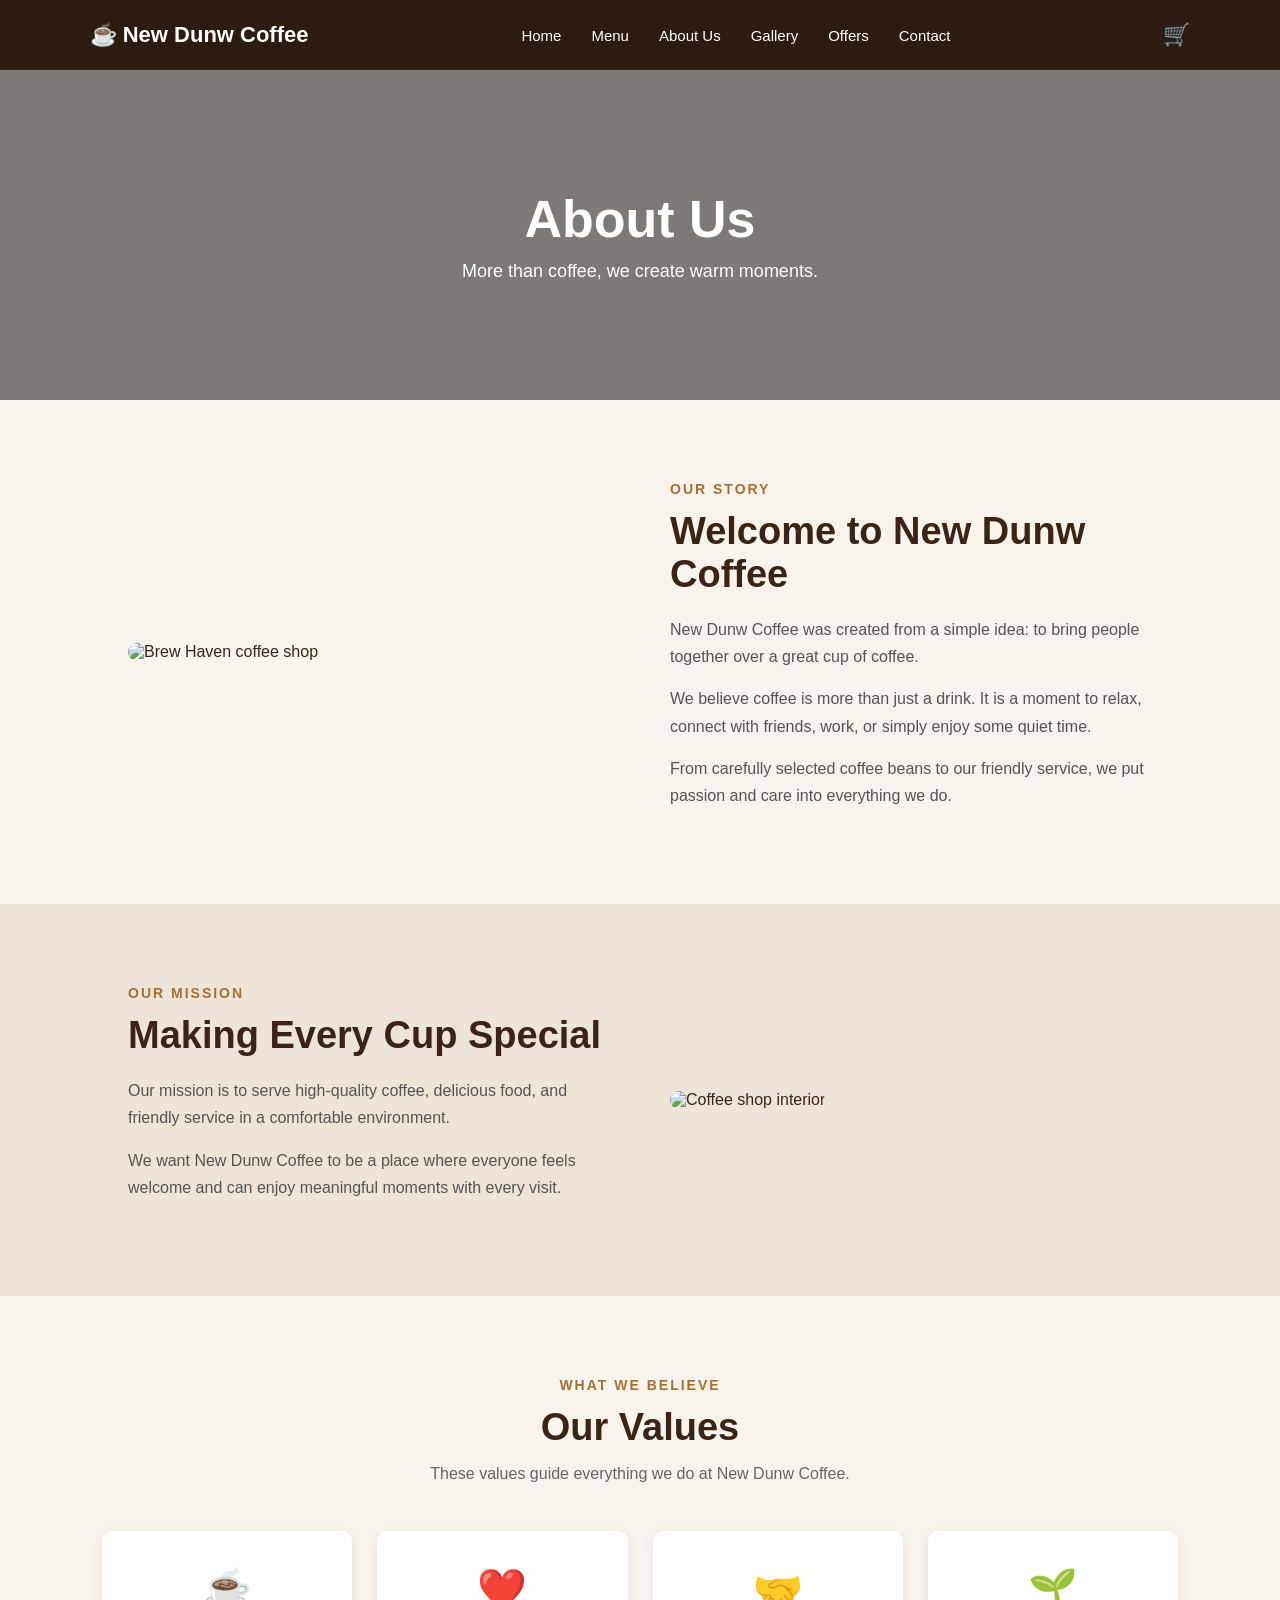
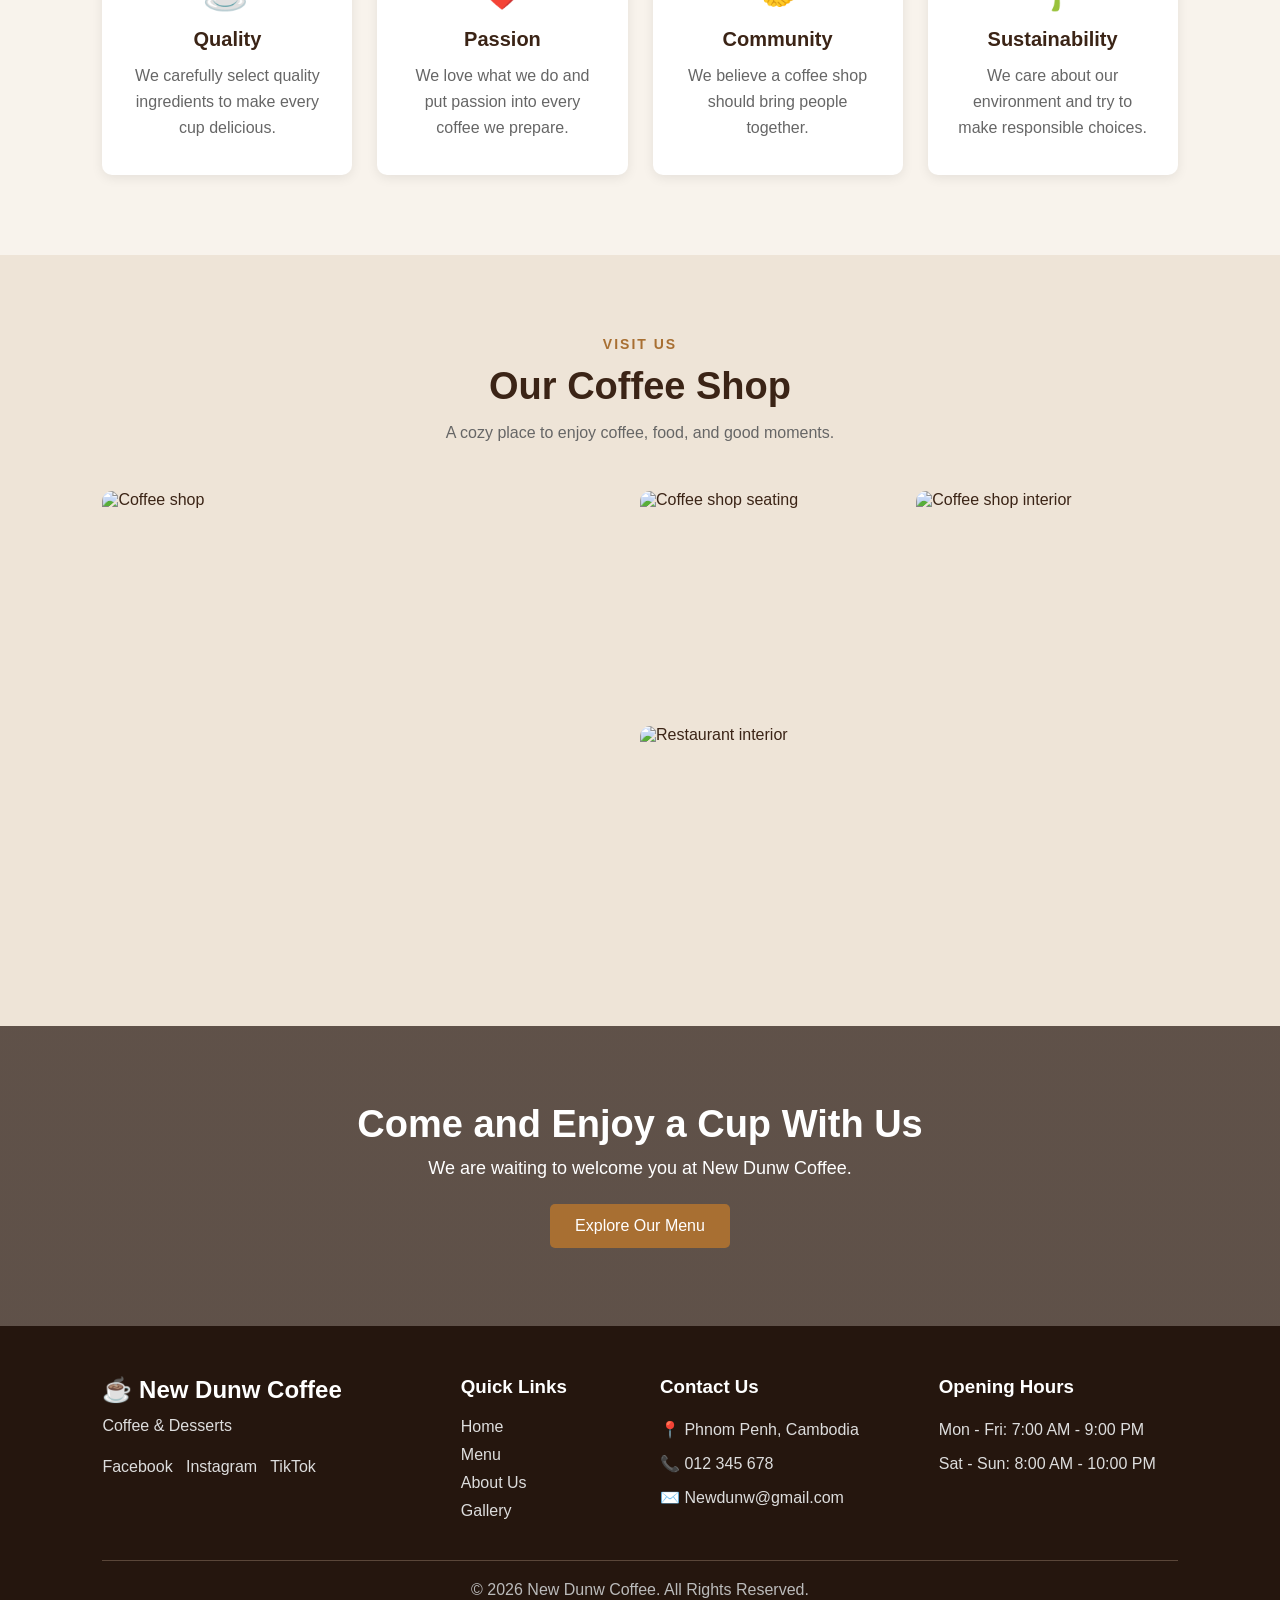
==== commit f98e9702: "New Dunw Coffee" ====
--- a/about.html
+++ b/about.html
@@ -1,383 +1,379 @@
-<!DOCTYPE html>
-<html lang="en">
-
-<head>
-    <meta charset="UTF-8">
-    <meta name="viewport" content="width=device-width, initial-scale=1.0">
-
-    <title>About Us - Brew Haven</title>
-
-    <link rel="stylesheet" href="style.css">
-</head>
-
-<body>
-
-    <!-- ================= NAVBAR ================= -->
-
-    <header class="navbar">
-
-        <div class="logo">
-            ☕ Brew Haven
-        </div>
-
-        <nav>
-            <a href="index.html">Home</a>
-            <a href="menu.html">Menu</a>
-            <a href="about.html">About Us</a>
-            <a href="gallery.html">Gallery</a>
-            <a href="offers.html">Offers</a>
-            <a href="contact.html">Contact</a>
-        </nav>
-
-        <div class="cart">
-            🛒
-        </div>
-
-    </header>
-
-
-    <!-- ================= ABOUT HERO ================= -->
-
-    <section class="about-hero">
-
-        <div class="about-hero-content">
-
-            <h1>About Us</h1>
-
-            <p>
-                More than coffee, we create warm moments.
-            </p>
-
-        </div>
-
-    </section>
-
-
-    <!-- ================= OUR STORY ================= -->
-
-    <section class="story">
-
-        <div class="story-image">
-
-            <img
-                src="https://images.unsplash.com/photo-1445116572660-236099ec97a0?auto=format&fit=crop&w=900&q=80"
-                alt="Brew Haven coffee shop">
-
-        </div>
-
-
-        <div class="story-content">
-
-            <span class="small-title">OUR STORY</span>
-
-            <h2>Welcome to Brew Haven</h2>
-
-            <p>
-                Brew Haven was created from a simple idea:
-                to bring people together over a great cup
-                of coffee.
-            </p>
-
-            <p>
-                We believe coffee is more than just a drink.
-                It is a moment to relax, connect with friends,
-                work, or simply enjoy some quiet time.
-            </p>
-
-            <p>
-                From carefully selected coffee beans to our
-                friendly service, we put passion and care into
-                everything we do.
-            </p>
-
-        </div>
-
-    </section>
-
-
-    <!-- ================= OUR MISSION ================= -->
-
-    <section class="mission">
-
-        <div class="mission-content">
-
-            <span class="small-title">OUR MISSION</span>
-
-            <h2>Making Every Cup Special</h2>
-
-            <p>
-                Our mission is to serve high-quality coffee,
-                delicious food, and friendly service in a
-                comfortable environment.
-            </p>
-
-            <p>
-                We want Brew Haven to be a place where everyone
-                feels welcome and can enjoy meaningful moments
-                with every visit.
-            </p>
-
-        </div>
-
-
-        <div class="mission-image">
-
-            <img
-                src="https://images.unsplash.com/photo-1501339847302-ac426a4a7cbb?auto=format&fit=crop&w=900&q=80"
-                alt="Coffee shop interior">
-
-        </div>
-
-    </section>
-
-
-    <!-- ================= OUR VALUES ================= -->
-
-    <section class="values">
-
-        <div class="section-title">
-
-            <span class="small-title">WHAT WE BELIEVE</span>
-
-            <h2>Our Values</h2>
-
-            <p>
-                These values guide everything we do at Brew Haven.
-            </p>
-
-        </div>
-
-
-        <div class="values-container">
-
-
-            <!-- VALUE 1 -->
-
-            <div class="value-card">
-
-                <div class="value-icon">
-                    ☕
-                </div>
-
-                <h3>Quality</h3>
-
-                <p>
-                    We carefully select quality ingredients
-                    to make every cup delicious.
-                </p>
-
-            </div>
-
-
-            <!-- VALUE 2 -->
-
-            <div class="value-card">
-
-                <div class="value-icon">
-                    ❤️
-                </div>
-
-                <h3>Passion</h3>
-
-                <p>
-                    We love what we do and put passion into
-                    every coffee we prepare.
-                </p>
-
-            </div>
-
-
-            <!-- VALUE 3 -->
-
-            <div class="value-card">
-
-                <div class="value-icon">
-                    🤝
-                </div>
-
-                <h3>Community</h3>
-
-                <p>
-                    We believe a coffee shop should bring
-                    people together.
-                </p>
-
-            </div>
-
-
-            <!-- VALUE 4 -->
-
-            <div class="value-card">
-
-                <div class="value-icon">
-                    🌱
-                </div>
-
-                <h3>Sustainability</h3>
-
-                <p>
-                    We care about our environment and try
-                    to make responsible choices.
-                </p>
-
-            </div>
-
-        </div>
-
-    </section>
-
-
-    <!-- ================= STORE IMAGES ================= -->
-
-    <section class="store">
-
-        <div class="section-title">
-
-            <span class="small-title">VISIT US</span>
-
-            <h2>Our Coffee Shop</h2>
-
-            <p>
-                A cozy place to enjoy coffee, food, and good moments.
-            </p>
-
-        </div>
-
-
-        <div class="store-gallery">
-
-
-            <div class="store-image large">
-
-                <img
-                    src="https://images.unsplash.com/photo-1554118811-1e0d58224f24?auto=format&fit=crop&w=1000&q=80"
-                    alt="Coffee shop">
-
-            </div>
-
-
-            <div class="store-image">
-
-                <img
-                    src="https://images.unsplash.com/photo-1521017432531-fbd92d768814?auto=format&fit=crop&w=700&q=80"
-                    alt="Coffee shop seating">
-
-            </div>
-
-
-            <div class="store-image">
-
-                <img
-                    src="https://images.unsplash.com/photo-1501339847302-ac426a4a7cbb?auto=format&fit=crop&w=700&q=80"
-                    alt="Coffee shop interior">
-
-            </div>
-
-
-            <div class="store-image">
-
-                <img
-                    src="https://images.unsplash.com/photo-1517248135467-4c7edcad34c4?auto=format&fit=crop&w=700&q=80"
-                    alt="Restaurant interior">
-
-            </div>
-
-        </div>
-
-    </section>
-
-
-    <!-- ================= CTA ================= -->
-
-    <section class="about-cta">
-
-        <div>
-
-            <h2>Come and Enjoy a Cup With Us</h2>
-
-            <p>
-                We are waiting to welcome you at Brew Haven.
-            </p>
-
-            <a href="menu.html">
-                Explore Our Menu
-            </a>
-
-        </div>
-
-    </section>
-
-
-    <!-- ================= FOOTER ================= -->
-
-    <footer>
-
-        <div class="footer-container">
-
-
-            <div class="footer-column">
-
-                <h2>☕ Brew Haven</h2>
-
-                <p>
-                    Coffee & Desserts
-                </p>
-
-                <div class="social">
-                    Facebook &nbsp; Instagram &nbsp; TikTok
-                </div>
-
-            </div>
-
-
-            <div class="footer-column">
-
-                <h3>Quick Links</h3>
-
-                <a href="index.html">Home</a>
-                <a href="menu.html">Menu</a>
-                <a href="about.html">About Us</a>
-                <a href="gallery.html">Gallery</a>
-
-            </div>
-
-
-            <div class="footer-column">
-
-                <h3>Contact Us</h3>
-
-                <p>📍 Phnom Penh, Cambodia</p>
-                <p>📞 012 345 678</p>
-                <p>✉️ brewhaven@gmail.com</p>
-
-            </div>
-
-
-            <div class="footer-column">
-
-                <h3>Opening Hours</h3>
-
-                <p>
-                    Mon - Fri: 7:00 AM - 9:00 PM
-                </p>
-
-                <p>
-                    Sat - Sun: 8:00 AM - 10:00 PM
-                </p>
-
-            </div>
-
-        </div>
-
-
-        <div class="copyright">
-
-            © 2026 Brew Haven Coffee. All Rights Reserved.
-
-        </div>
-
-    </footer>
-
-</body>
-</html>
-
+<!DOCTYPE html>
+<html lang="en">
+
+<head>
+    <meta charset="UTF-8">
+    <meta name="viewport" content="width=device-width, initial-scale=1.0">
+
+    <title>About Us - New Dunw Coffee</title>
+
+    <link rel="stylesheet" href="style.css">
+</head>
+
+<body>
+
+    <!-- ================= NAVBAR ================= -->
+
+    <header class="navbar">
+
+        <div class="logo">
+            ☕ New Dunw Coffee
+        </div>
+
+        <nav>
+            <a href="index.html">Home</a>
+            <a href="menu.html">Menu</a>
+            <a href="about.html">About Us</a>
+            <a href="gallery.html">Gallery</a>
+            <a href="offers.html">Offers</a>
+            <a href="contact.html">Contact</a>
+        </nav>
+
+        <div class="cart">
+            🛒
+        </div>
+
+    </header>
+
+
+    <!-- ================= ABOUT HERO ================= -->
+
+    <section class="about-hero">
+
+        <div class="about-hero-content">
+
+            <h1>About Us</h1>
+
+            <p>
+                More than coffee, we create warm moments.
+            </p>
+
+        </div>
+
+    </section>
+
+
+    <!-- ================= OUR STORY ================= -->
+
+    <section class="story">
+
+        <div class="story-image">
+
+            <img
+                src="https://images.unsplash.com/photo-1445116572660-236099ec97a0?auto=format&fit=crop&w=900&q=80"
+                alt="Brew Haven coffee shop">
+
+        </div>
+
+
+        <div class="story-content">
+
+            <span class="small-title">OUR STORY</span>
+
+            <h2>Welcome to New Dunw Coffee</h2>
+
+            <p>
+                New Dunw Coffee was created from a simple idea:
+                to bring people together over a great cup
+                of coffee.
+            </p>
+
+            <p>
+                We believe coffee is more than just a drink.
+                It is a moment to relax, connect with friends,
+                work, or simply enjoy some quiet time.
+            </p>
+
+            <p>
+                From carefully selected coffee beans to our
+                friendly service, we put passion and care into
+                everything we do.
+            </p>
+
+        </div>
+
+    </section>
+
+
+    <!-- ================= OUR MISSION ================= -->
+
+    <section class="mission">
+
+        <div class="mission-content">
+
+            <span class="small-title">OUR MISSION</span>
+
+            <h2>Making Every Cup Special</h2>
+
+            <p>
+                Our mission is to serve high-quality coffee,
+                delicious food, and friendly service in a
+                comfortable environment.
+            </p>
+
+            <p>
+                We want New Dunw Coffee to be a place where everyone
+                feels welcome and can enjoy meaningful moments
+                with every visit.
+            </p>
+
+        </div>
+
+
+        <div class="mission-image">
+
+            <img
+                src="https://images.unsplash.com/photo-1501339847302-ac426a4a7cbb?auto=format&fit=crop&w=900&q=80"
+                alt="Coffee shop interior">
+
+        </div>
+
+    </section>
+
+
+    <!-- ================= OUR VALUES ================= -->
+
+    <section class="values">
+
+        <div class="section-title">
+
+            <span class="small-title">WHAT WE BELIEVE</span>
+
+            <h2>Our Values</h2>
+
+            <p>
+                These values guide everything we do at New Dunw Coffee.
+            </p>
+
+        </div>
+
+
+        <div class="values-container">
+
+
+            <!-- VALUE 1 -->
+
+            <div class="value-card">
+
+                <div class="value-icon">
+                    ☕
+                </div>
+
+                <h3>Quality</h3>
+
+                <p>
+                    We carefully select quality ingredients
+                    to make every cup delicious.
+                </p>
+
+            </div>
+
+
+            <!-- VALUE 2 -->
+
+            <div class="value-card">
+
+                <div class="value-icon">
+                    ❤️
+                </div>
+
+                <h3>Passion</h3>
+
+                <p>
+                    We love what we do and put passion into
+                    every coffee we prepare.
+                </p>
+
+            </div>
+
+
+            <!-- VALUE 3 -->
+
+            <div class="value-card">
+
+                <div class="value-icon">
+                    🤝
+                </div>
+
+                <h3>Community</h3>
+
+                <p>
+                    We believe a coffee shop should bring
+                    people together.
+                </p>
+
+            </div>
+
+
+            <!-- VALUE 4 -->
+
+            <div class="value-card">
+
+                <div class="value-icon">
+                    🌱
+                </div>
+
+                <h3>Sustainability</h3>
+
+                <p>
+                    We care about our environment and try
+                    to make responsible choices.
+                </p>
+
+            </div>
+
+        </div>
+
+    </section>
+
+
+    <!-- ================= STORE IMAGES ================= -->
+
+    <section class="store">
+
+        <div class="section-title">
+
+            <span class="small-title">VISIT US</span>
+
+            <h2>Our Coffee Shop</h2>
+
+            <p>
+                A cozy place to enjoy coffee, food, and good moments.
+            </p>
+
+        </div>
+
+
+        <div class="store-gallery">
+
+
+            <div class="store-image large">
+
+                <img
+                    src="https://images.unsplash.com/photo-1554118811-1e0d58224f24?auto=format&fit=crop&w=1000&q=80"
+                    alt="Coffee shop">
+
+            </div>
+
+
+            <div class="store-image">
+
+                <img
+                    src="https://images.unsplash.com/photo-1521017432531-fbd92d768814?auto=format&fit=crop&w=700&q=80"
+                    alt="Coffee shop seating">
+
+            </div>
+
+
+            <div class="store-image">
+
+                <img
+                    src="https://images.unsplash.com/photo-1501339847302-ac426a4a7cbb?auto=format&fit=crop&w=700&q=80"
+                    alt="Coffee shop interior">
+
+            </div>
+
+
+            <div class="store-image">
+
+                <img
+                    src="https://images.unsplash.com/photo-1517248135467-4c7edcad34c4?auto=format&fit=crop&w=700&q=80"
+                    alt="Restaurant interior">
+
+            </div>
+
+        </div>
+
+    </section>
+    <!-- ================= CTA ================= -->
+    <section class="about-cta">
+
+        <div>
+
+            <h2>Come and Enjoy a Cup With Us</h2>
+
+            <p>
+                We are waiting to welcome you at New Dunw Coffee.
+            </p>
+
+            <a href="menu.html">
+                Explore Our Menu
+            </a>
+
+        </div>
+
+    </section>
+
+
+    <!-- ================= FOOTER ================= -->
+
+    <footer>
+
+        <div class="footer-container">
+
+
+            <div class="footer-column">
+
+                <h2>☕ New Dunw Coffee</h2>
+
+                <p>
+                    Coffee & Desserts
+                </p>
+
+                <div class="social">Facebook &nbsp; Instagram &nbsp; TikTok
+                </div>
+
+            </div>
+
+
+            <div class="footer-column">
+
+                <h3>Quick Links</h3>
+
+                <a href="index.html">Home</a>
+                <a href="menu.html">Menu</a>
+                <a href="about.html">About Us</a>
+                <a href="gallery.html">Gallery</a>
+
+            </div>
+
+
+            <div class="footer-column">
+
+                <h3>Contact Us</h3>
+
+                <p>📍 Phnom Penh, Cambodia</p>
+                <p>📞 012 345 678</p>
+                <p>✉️ Newdunw@gmail.com</p>
+
+            </div>
+
+
+            <div class="footer-column">
+
+                <h3>Opening Hours</h3>
+
+                <p>
+                    Mon - Fri: 7:00 AM - 9:00 PM
+                </p>
+
+                <p>
+                    Sat - Sun: 8:00 AM - 10:00 PM
+                </p>
+
+            </div>
+
+        </div>
+
+
+        <div class="copyright">
+
+            © 2026 New Dunw Coffee. All Rights Reserved.
+
+        </div>
+
+    </footer>
+
+</body>
+</html>
+
--- a/style.css
+++ b/style.css
@@ -1,1463 +1,3255 @@
-* {
-    margin: 0;
-    padding: 0;
-    box-sizing: border-box;
-}
-body {
-    font-family: Arial, sans-serif;
-    color: #3b2416;
-    background-color: #f8f3ec;
-}
-/* ================= NAVBAR ================= */
-.navbar {
-    height: 70px;
-    background-color: #2c1b12;
-
-    display: flex;
-    align-items: center;
-    justify-content: space-between;
-    padding: 0 7%;
-}
-.logo {
-    color: white;
-    font-size: 22px;
-    font-weight: bold;
-}
-.navbar nav {
-    display: flex;
-    gap: 30px;
-}
-.navbar nav a {
-    color: white;
-    text-decoration: none;
-    font-size: 15px;
-}
-.navbar nav a:hover {
-    color: #d6a15d;
-}
-.cart {
-    color: white;
-    font-size: 22px;
-}
-/* ================= HERO ================= */
-.hero {
-    height: 600px;
-    background-image:
-        linear-gradient(
-            rgba(0, 0, 0, 0.45),
-            rgba(0, 0, 0, 0.45)
-        ),
-        url("https://images.unsplash.com/photo-1495474472287-4d71bcdd2085?auto=format&fit=crop&w=1600&q=80");
-
-    background-size: cover;
-    background-position: center;
-    display: flex;
-    align-items: center;
-    padding-left: 10%;
-}
-
-.hero-content {
-    color: white;
-    max-width: 500px;
-}
-
-.hero-content h1 {
-    font-size: 55px;
-    line-height: 1.1;
-    margin-bottom: 20px;
-}
-
-.hero-content p {
-    font-size: 18px;
-    line-height: 1.6;
-    margin-bottom: 30px;
-}
-
-.hero-buttons {
-    display: flex;
-    gap: 15px;
-}
-
-.btn {
-    text-decoration: none;
-    padding: 13px 25px;
-    border-radius: 5px;
-    display: inline-block;
-}
-
-.primary {
-    background-color: #a86f32;
-    color: white;
-}
-.secondary {
-    border: 1px solid white;
-    color: white;
-}
-.btn:hover {
-    opacity: 0.8;
-}
-/* ================= POPULAR ================= */
-.popular {
-    padding: 70px 8%;
-    text-align: center;
-}
-.popular h2,
-.reviews h2 {
-    font-size: 32px;
-    margin-bottom: 10px;
-}
-.line {
-    width: 50px;
-    height: 3px;
-    background-color: #a86f32;
-    margin: 0 auto 40px;
-}
-
-.popular-container {
-    display: grid;
-    grid-template-columns: repeat(4, 1fr);
-    gap: 25px;
-}
-
-.popular-card {
-    background-color: white;
-    border-radius: 8px;
-    overflow: hidden;
-    padding-bottom: 20px;
-}
-
-.popular-card img {
-    width: 100%;
-    height: 190px;
-    object-fit: cover;
-}
-
-.popular-card h3 {
-    margin-top: 15px;
-    font-size: 18px;
-}
-
-.popular-card p {
-    margin-top: 8px;
-    color: #a86f32;
-    font-weight: bold;
-}
-/* ================= ABOUT ================= */
-.about-coffee {
-    padding: 80px 10%;
-    display: flex;
-    align-items: center;
-    gap: 60px;
-    background-color: #eee4d7;
-}
-.about-image {
-    width: 50%;
-}
-.about-image img {
-    width: 100%;
-    border-radius: 8px;
-}
-.about-text {
-    width: 50%;
-}
-.about-text h2 {
-    font-size: 35px;
-    margin-bottom: 20px;
-}
-.about-text p {
-    line-height: 1.7;
-    margin-bottom: 15px;
-}
-.read-more {
-    display: inline-block;
-    margin-top: 15px;
-    background-color: #6b4325;
-    color: white;
-    padding: 12px 22px;
-    text-decoration: none;
-    border-radius: 5px;
-}
-/* ================= WHY US ================= */
-.why-us {
-    background-color: #3a2518;
-    color: white;
-    text-align: center;
-    padding: 70px 8%;
-}
-.why-us h2 {
-    font-size: 32px;
-    margin-bottom: 40px;
-}
-.why-container {
-    display: grid;
-    grid-template-columns: repeat(4, 1fr);
-    gap: 30px;
-}
-.why-card {
-    padding: 20px;
-}
-.icon {
-    font-size: 40px;
-    margin-bottom: 15px;
-}
-.why-card h3 {
-    margin-bottom: 10px;
-}
-.why-card p {
-    color: #ddd;
-    line-height: 1.5;
-}
-/* ================= REVIEWS ================= */
-.reviews {
-    padding: 70px 8%;
-    text-align: center;
-}
-.review-container {
-    display: grid;
-    grid-template-columns: repeat(3, 1fr);
-    gap: 25px;
-    margin-top: 40px;
-}
-.review-card {
-    background-color: white;
-    padding: 25px;
-    border-radius: 8px;
-    text-align: left;
-}
-.customer {
-    font-size: 18px;
-    display: flex;
-    gap: 10px;
-    align-items: center;
-}
-.stars {
-    color: #d8943e;
-    margin: 12px 0;
-}
-.review-card p {
-    line-height: 1.5;
-    color: #555;
-}
-/* ================= OFFER ================= */
-
-.offer {
-    min-height: 300px;
-    background-image:
-        linear-gradient(
-            rgba(0, 0, 0, 0.45),
-            rgba(0, 0, 0, 0.45)
-        ),
-        url("https://images.unsplash.com/photo-1509042239860-f550ce710b93?auto=format&fit=crop&w=1600&q=80");
-
-    background-size: cover;
-    background-position: center;
-    display: flex;
-    align-items: center;
-    padding-left: 10%;
-}
-.offer-text {
-    color: white;
-}
-.offer-text h2 {
-    font-size: 40px;
-    margin-bottom: 10px;
-}
-.offer-text p {
-    font-size: 22px;
-    margin-bottom: 20px;
-}
-/* ================= FOOTER ================= */
-footer {
-    background-color: #25160e;
-    color: white;
-    padding: 50px 8% 20px;
-}
-.footer-container {
-    display: grid;
-    grid-template-columns: 2fr 1fr 1.5fr 1.5fr;
-    gap: 40px;
-}
-.footer-column {
-    display: flex;
-    flex-direction: column;
-    gap: 10px;
-}
-.footer-column h3 {
-    margin-bottom: 10px;
-}
-.footer-column a {
-    color: #ddd;
-    text-decoration: none;
-}
-.footer-column p {
-    color: #ddd;
-    line-height: 1.5;
-}
-.social {
-    margin-top: 10px;
-    color: #ddd;
-}
-.copyright {
-    border-top: 1px solid #5a4639;
-    text-align: center;
-    margin-top: 40px;
-    padding-top: 20px;
-    color: #bbb;
-}
-/* ================= RESPONSIVE ================= */
-
-@media (max-width: 900px) {
-    .navbar {
-        padding: 0 4%;
-    }
-    .navbar nav {
-        gap: 15px;
-    }
-    .hero-content h1 {
-        font-size: 45px;
-    }
-    .popular-container {
-        grid-template-columns: repeat(2, 1fr);
-    }
-    .why-container {
-        grid-template-columns: repeat(2, 1fr);
-    }
-    .footer-container {
-        grid-template-columns: repeat(2, 1fr);
-    }
-}
-@media (max-width: 600px) {
-    .navbar {
-        height: auto;
-        padding: 20px;
-        flex-direction: column;
-        gap: 20px;
-    }
-    .navbar nav {
-        flex-wrap: wrap;
-        justify-content: center;
-    }
-    .hero {
-        height: 500px;
-        padding: 30px;
-    }
-    .hero-content h1 {
-        font-size: 38px;
-    }
-    .popular-container {
-        grid-template-columns: 1fr;
-    }
-    .about-coffee {
-        flex-direction: column;
-        padding: 50px 8%;
-    }
-    .about-image,
-    .about-text {
-        width: 100%;
-    }
-    .why-container {
-        grid-template-columns: 1fr;
-    }
-    .review-container {
-        grid-template-columns: 1fr;
-    }
-    .footer-container {
-        grid-template-columns: 1fr;
-    }
-    .offer {
-        padding: 40px;
-    }
-    .offer-text h2 {
-        font-size: 32px;
-    }
-}
-/* ================= MENU HERO ================= */
-.menu-hero {
-    height: 300px;
-    background-image:
-        linear-gradient(
-            rgba(0, 0, 0, 0.45),
-            rgba(0, 0, 0, 0.45)
-        ),
-        url("https://images.unsplash.com/photo-1445116572660-236099ec97a0?auto=format&fit=crop&w=1600&q=80");
-    background-size: cover;
-    background-position: center;
-    display: flex;
-    align-items: center;
-    justify-content: center;
-    text-align: center;
-    color: white;
-}
-.menu-hero h1 {
-    font-size: 50px;
-    margin-bottom: 10px;
-}
-.menu-hero p {
-    font-size: 18px;
-}
-/* ================= MENU ================= */
-.menu {
-    padding: 60px 8%;
-}
-/* CATEGORY */
-.category {
-    display: flex;
-    justify-content: center;
-    gap: 15px;
-    margin-bottom: 60px;
-}
-.category a {
-    text-decoration: none;
-    color: #5b3821;
-    border: 1px solid #c8a47a;
-    padding: 10px 20px;
-    border-radius: 20px;
-}
-.category a:hover {
-    background-color: #6b4325;
-    color: white;
-}
-/* MENU SECTION */
-.menu-section {
-    margin-bottom: 70px;
-}
-.menu-section h2 {
-    text-align: center;
-    font-size: 32px;
-    margin-bottom: 30px;
-}
-/* MENU GRID */
-.menu-grid {
-    display: grid;
-    grid-template-columns: repeat(3, 1fr);
-    gap: 25px;
-}
-/* MENU CARD */
-.menu-card {
-    background-color: white;
-    border-radius: 10px;
-    overflow: hidden;
-    padding-bottom: 20px;
-    text-align: center;
-    box-shadow: 0 3px 12px rgba(0, 0, 0, 0.08);
-}
-.menu-card img {
-    width: 100%;
-    height: 210px;
-    object-fit: cover;
-}
-.menu-card h3 {
-    margin-top: 15px;
-    font-size: 19px;
-}
-.menu-card p {
-    color: #777;
-    margin: 8px 15px;
-    line-height: 1.4;
-}
-.price {
-    color: #a86f32;
-    font-size: 18px;
-    font-weight: bold;
-    margin: 12px;
-}
-.menu-card button {
-    border: none;
-    background-color: #6b4325;
-    color: white;
-    padding: 10px 20px;
-    border-radius: 5px;
-    cursor: pointer;
-}
-.menu-card button:hover {
-    background-color: #a86f32;
-}
-/* ================= MENU RESPONSIVE ================= */
-@media (max-width: 900px) {
-    .menu-grid {
-        grid-template-columns: repeat(2, 1fr);
-    }
-}
-@media (max-width: 600px) {
-    .category {
-        flex-wrap: wrap;
-    }
-    .menu-grid {
-        grid-template-columns: 1fr;
-    }
-    .menu-hero h1 {
-        font-size: 40px;
-    }
-}
-/* ================= CART HERO ================= */
-.cart-hero {
-    height: 300px;
-    background-image: url("https://images.unsplash.com/photo-1445116572660-236099ec97a0?auto=format&fit=crop&w=1600&q=80");
-    background-size: cover;
-    background-position: center;
-    display: flex;
-    flex-direction: column;
-    justify-content: center;
-    align-items: center;
-    color: white;
-    text-align: center;
-}
-.cart-hero h1 {
-    font-size: 45px;
-    margin-bottom: 10px;
-}
-.cart-hero p {
-    font-size: 18px;
-}
-/* ================= CART SECTION ================= */
-.cart-section {
-    padding: 60px 8%;
-    background: #f8f5f0;
-}
-.cart-container {
-    display: grid;
-    grid-template-columns: 2fr 1fr;
-    gap: 30px;
-    max-width: 1200px;
-    margin: auto;
-}
-/* ================= CART ITEMS ================= */
-.cart-items {
-    background: white;
-    padding: 30px;
-    border-radius: 12px;
-}
-.cart-items h2 {
-    margin-bottom: 25px;
-    color: #3e2723;
-}
-.cart-item {
-    display: flex;
-    align-items: center;
-    gap: 20px;
-    padding: 20px 0;
-    border-bottom: 1px solid #ddd;
-}
-.cart-item img {
-    width: 100px;
-    height: 100px;
-    object-fit: cover;
-    border-radius: 10px;
-}
-.item-info {
-    flex: 1;
-}
-.item-info h3 {
-    margin-bottom: 5px;
-    color: #3e2723;
-}
-.item-info p {
-    color: #777;
-    font-size: 14px;
-    margin-bottom: 8px;
-}
-.item-info span {
-    font-weight: bold;
-    color: #a0522d;
-}
-/* ================= QUANTITY ================= */
-.quantity {
-    display: flex;
-    align-items: center;
-    gap: 10px;
-}
-.quantity button {
-    width: 30px;
-    height: 30px;
-    border: none;
-    border-radius: 50%;
-    background: #6f4e37;
-    color: white;
-    cursor: pointer;
-}
-.quantity span {
-    font-weight: bold;
-}
-/* ================= ITEM TOTAL ================= */
-.item-total {
-    font-weight: bold;
-    color: #3e2723;
-}
-/* ================= REMOVE ================= */
-.remove {
-    border: none;
-    background: none;
-    color: #c0392b;
-    cursor: pointer;
-}
-/* ================= CART TOTAL ================= */
-.cart-total {
-    background: white;
-    padding: 30px;
-    border-radius: 12px;
-    height: fit-content;
-}
-.cart-total h2 {
-    color: #3e2723;
-    margin-bottom: 25px;
-}
-.total-row {
-    display: flex;
-    justify-content: space-between;
-    margin: 15px 0;
-}
-.grand-total {
-    font-size: 22px;
-    font-weight: bold;
-    color: #3e2723;
-}
-/* ================= CHECKOUT BUTTON ================= */
-.checkout-btn {
-    width: 100%;
-    padding: 14px;
-    margin-top: 20px;
-    border: none;
-    border-radius: 8px;
-    background: #6f4e37;
-    color: white;
-    font-size: 16px;
-    font-weight: bold;
-    cursor: pointer;
-}
-.checkout-btn:hover {
-    background: #4e342e;
-}
-/* ================= CONTINUE SHOPPING ================= */
-.continue-shopping {
-    display: block;
-    text-align: center;
-    margin-top: 20px;
-    color: #6f4e37;
-    text-decoration: none;
-}
-/* ================= MOBILE ================= */
-@media (max-width: 768px) {
-    .cart-container {
-        grid-template-columns: 1fr;
-    }
-    .cart-item {
-        flex-wrap: wrap;
-    }
-    .item-info {
-        min-width: 180px;
-    }
-    .cart-hero h1 {
-        font-size: 35px;
-    }
-}
-/* ================= ABOUT HERO ================= */
-.about-hero {
-    height: 330px;
-    background-image:
-        linear-gradient(
-            rgba(0, 0, 0, 0.50),
-            rgba(0, 0, 0, 0.50)
-        ),
-        url("https://images.unsplash.com/photo-1511081692775-05d0f180a065?auto=format&fit=crop&w=1600&q=80");
-    background-size: cover;
-    background-position: center;
-    display: flex;
-    align-items: center;
-    justify-content: center;
-    text-align: center;
-    color: white;
-}
-.about-hero h1 {
-    font-size: 52px;
-    margin-bottom: 12px;
-}
-.about-hero p {
-    font-size: 18px;
-}
-/* ================= STORY ================= */
-.story {
-    padding: 80px 10%;
-    display: flex;
-    align-items: center;
-    gap: 60px;
-    background-color: #f8f3ec;
-}
-
-.story-image {
-    width: 50%;
-}
-.story-image img {
-    width: 100%;
-    height: 400px;
-    object-fit: cover;
-    border-radius: 10px;
-}
-.story-content {
-    width: 50%;
-}
-.small-title {
-    color: #a86f32;
-    font-size: 14px;
-    font-weight: bold;
-    letter-spacing: 2px;
-}
-.story-content h2,
-.mission-content h2 {
-    font-size: 38px;
-    margin: 12px 0 20px;
-}
-.story-content p,
-.mission-content p {
-    color: #555;
-    line-height: 1.7;
-    margin-bottom: 15px;
-}
-/* ================= MISSION ================= */
-.mission {
-    padding: 80px 10%;
-    display: flex;
-    align-items: center;
-    gap: 60px;
-    background-color: #eee4d7;
-}
-.mission-content {
-    width: 50%;
-}
-.mission-image {
-    width: 50%;
-}
-.mission-image img {
-    width: 100%;
-    height: 400px;
-    object-fit: cover;
-    border-radius: 10px;
-}
-/* ================= VALUES ================= */
-.values {
-    padding: 80px 8%;
-    background-color: #f8f3ec;
-}
-.section-title {
-    text-align: center;
-    max-width: 650px;
-    margin: 0 auto 45px;
-}
-.section-title h2 {
-    font-size: 38px;
-    margin: 12px 0;
-}
-.section-title p {
-    color: #666;
-    line-height: 1.6;
-}
-.values-container {
-    display: grid;
-    grid-template-columns: repeat(4, 1fr);
-    gap: 25px;
-}
-.value-card {
-    background-color: white;
-    text-align: center;
-    padding: 35px 25px;
-    border-radius: 10px;
-    box-shadow: 0 3px 12px rgba(0, 0, 0, 0.08);
-}
-
-.value-icon {
-    font-size: 40px;
-    margin-bottom: 15px;
-}
-
-.value-card h3 {
-    font-size: 20px;
-    margin-bottom: 12px;
-}
-.value-card p {
-    color: #666;
-    line-height: 1.6;
-}
-/* ================= STORE ================= */
-
-.store {
-    padding: 80px 8%;
-    background-color: #eee4d7;
-}
-.store-gallery {
-    display: grid;
-    grid-template-columns: 2fr 1fr 1fr;
-    grid-template-rows: 220px 220px;
-    gap: 15px;
-}
-.store-image {
-    overflow: hidden;
-    border-radius: 10px;
-}
-
-.store-image.large {
-    grid-row: span 2;
-}
-
-.store-image img {
-    width: 100%;
-    height: 100%;
-    object-fit: cover;
-    transition: transform 0.4s;
-}
-.store-image:hover img {
-    transform: scale(1.05);
-}
-/* ================= ABOUT CTA ================= */
-
-.about-cta {
-    min-height: 300px;
-
-    background-image:
-        linear-gradient(
-            rgba(44, 27, 18, 0.75),
-            rgba(44, 27, 18, 0.75)
-        ),
-        url("https://images.unsplash.com/photo-1447933601403-0c6688de566e?auto=format&fit=crop&w=1600&q=80");
-
-    background-size: cover;
-    background-position: center;
-    display: flex;
-    align-items: center;
-    justify-content: center;
-    text-align: center;
-    color: white;
-}
-.about-cta h2 {
-    font-size: 38px;
-    margin-bottom: 12px;
-}
-.about-cta p {
-    font-size: 18px;
-    margin-bottom: 25px;
-}
-.about-cta a {
-    display: inline-block;
-    background-color: #a86f32;
-    color: white;
-    text-decoration: none;
-    padding: 13px 25px;
-    border-radius: 5px;
-}
-
-.about-cta a:hover {
-    opacity: 0.85;
-}
-/* ================= ABOUT RESPONSIVE ================= */
-@media (max-width: 900px) {
-    .story,
-    .mission {
-        padding: 60px 7%;
-        gap: 30px;
-    }
-    .values-container {
-        grid-template-columns: repeat(2, 1fr);
-    }
-    .store-gallery {
-        grid-template-columns: 1fr 1fr;
-        grid-template-rows: 250px 200px 200px;
-    }
-    .store-image.large {
-        grid-column: span 2;
-        grid-row: span 1;
-    }
-
-}
-@media (max-width: 600px) {
-
-    .about-hero {
-        height: 280px;
-    }
-
-    .about-hero h1 {
-        font-size: 40px;
-    }
-
-    .story,
-    .mission {
-        flex-direction: column;
-
-        padding: 50px 8%;
-    }
-
-    .story-image,
-    .story-content,
-    .mission-image,
-    .mission-content {
-        width: 100%;
-    }
-
-    .story-image img,
-    .mission-image img {
-        height: 280px;
-    }
-
-    .story-content h2,
-    .mission-content h2 {
-        font-size: 30px;
-    }
-
-    .values {
-        padding: 50px 8%;
-    }
-
-    .values-container {
-        grid-template-columns: 1fr;
-    }
-
-    .store {
-        padding: 50px 8%;
-    }
-    .store-gallery {
-        display: grid;
-        grid-template-columns: 1fr;
-        grid-template-rows: repeat(4, 220px);
-    }
-    .store-image.large {
-        grid-column: auto;
-        grid-row: auto;
-    }
-    .about-cta {
-        padding: 50px 20px;
-    }
-    .about-cta h2 {
-        font-size: 30px;
-    }
-}
-/* ================= CART HERO ================= */
-.cart-hero {
-    height: 300px;
-    background-image:
-        linear-gradient(
-            rgba(0, 0, 0, 0.50),
-            rgba(0, 0, 0, 0.50)
-        ),
-        url("https://images.unsplash.com/photo-1498804103079-a6351b050096?auto=format&fit=crop&w=1600&q=80");
-    background-size: cover;
-    background-position: center;
-    display: flex;
-    align-items: center;
-    justify-content: center;
-    text-align: center;
-    color: white;
-}
-.cart-hero h1 {
-    font-size: 50px;
-    margin-bottom: 10px;
-}
-.cart-hero p {
-    font-size: 18px;
-}
-/* ================= CART SECTION ================= */
-.cart-section {
-    padding: 70px 8%;
-    background-color: #f8f3ec;
-}
-.cart-container {
-    display: grid;
-    grid-template-columns: 2fr 1fr;
-    gap: 35px;
-    max-width: 1200px;
-    margin: auto;
-    align-items: start;
-}
-/* ================= CART ITEMS ================= */
-.cart-items {
-    background-color: white;
-    padding: 30px;
-    border-radius: 10px;
-    box-shadow:
-        0 3px 12px
-        rgba(0, 0, 0, 0.08);
-}
-.cart-title {
-    display: flex;
-    justify-content: space-between;
-    align-items: center;
-    margin-bottom: 25px;
-    padding-bottom: 20px;
-
-    border-bottom: 1px solid #ddd;
-}
-.cart-title h2 {
-    font-size: 25px;
-}
-.cart-title span {
-    color: #777;
-    font-size: 14px;
-}
-/* ================= CART ITEM ================= */
-.cart-item {
-    display: grid;
-    grid-template-columns:90px 1fr auto auto auto;
-    align-items: center;
-    gap: 18px;
-    padding: 20px 0;
-    border-bottom: 1px solid #eee;
-}
-.cart-item img {
-    width: 90px;
-    height: 90px;
-    object-fit: cover;
-    border-radius: 8px;
-}
-.cart-item-info h3 {
-    font-size: 17px;
-    margin-bottom: 7px;
-}
-.cart-item-info p {
-    color: #777;
-    font-size: 13px;
-    margin-bottom: 8px;
-}
-.item-price {
-    color: #a86f32;
-    font-weight: bold;
-}
-/* ================= QUANTITY ================= */
-.quantity {
-    display: flex;
-    align-items: center;
-    gap: 8px;
-}
-.quantity button {
-    width: 30px;
-    height: 30px;
-    border: 1px solid #cdb79e;
-    background-color: white;
-    color: #6b4325;
-    border-radius: 4px;
-    cursor: pointer;
-    font-size: 18px;
-}
-.quantity button:hover {
-    background-color: #6b4325;
-    color: white;
-}
-.quantity span {
-    min-width: 20px;
-    text-align: center;
-    font-weight: bold;
-}
-/* ================= ITEM TOTAL ================= */
-.item-total {
-    font-weight: bold;
-    min-width: 60px;
-    text-align: right;
-}
-/* ================= REMOVE ================= */
-.remove {
-    border: none;
-    background: none;
-    color: #999;
-    cursor: pointer;
-    font-size: 16px;
-}
-.remove:hover {
-    color: #a33;
-}
-/* ================= CONTINUE SHOPPING ================= */
-.continue-shopping {
-    display: inline-block;
-    margin-top: 25px;
-    color: #6b4325;
-    text-decoration: none;
-    font-weight: bold;
-}
-.continue-shopping:hover {
-    color: #a86f32;
-}
-/* ================= ORDER SUMMARY ================= */
-.order-summary {
-    background-color: white;
-    padding: 30px;
-    border-radius: 10px;
-    box-shadow:0 3px 12px rgba(0, 0, 0, 0.08);
-    position: sticky;
-    top: 20px;
-}
-.order-summary h2 {
-    font-size: 25px;
-    margin-bottom: 25px;
-}
-.summary-row {
-    display: flex;
-    justify-content: space-between;
-    margin-bottom: 15px;
-    color: #555;
-}
-.summary-line {
-    height: 1px;
-    background-color: #ddd;
-    margin: 20px 0;
-}
-.summary-total {
-    display: flex;
-    justify-content: space-between;
-    align-items: center;
-    margin-bottom: 25px;
-}
-.summary-total span {
-    font-size: 18px;
-    font-weight: bold;
-}
-.summary-total strong {
-    font-size: 24px;
-    color: #a86f32;
-}
-/* ================= PAYMENT ================= */
-.payment-method {
-    border-top: 1px solid #eee;
-    padding-top: 20px;
-    margin-bottom: 25px;
-}
-.payment-method h3 {
-    font-size: 16px;
-    margin-bottom: 15px;
-}
-.payment-method label {
-    display: block;
-    padding: 10px 0;
-    color: #555;
-    cursor: pointer;
-}
-.payment-method input {
-    margin-right: 8px;
-}
-/* ================= CHECKOUT ================= */
-.checkout-btn {
-    display: block;
-    text-align: center;
-    background-color: #6b4325;
-    color: white;
-    text-decoration: none;
-    padding: 14px;
-    border-radius: 6px;
-    font-weight: bold;
-}
-.checkout-btn:hover {
-    background-color: #a86f32;
-}
-.secure {
-    text-align: center;
-    color: #888;
-    font-size: 13px;
-    margin-top: 15px;
-}
-/* ================= CART RESPONSIVE ================= */
-
-@media (max-width: 1000px) {
-    .cart-container {
-        grid-template-columns: 1fr;
-    }
-    .order-summary {
-        position: static;
-    }
-}
-@media (max-width: 700px) {
-    .cart-section {
-        padding: 50px 5%;
-    }
-    .cart-items {
-        padding: 20px;
-    }
-    .cart-item {
-        grid-template-columns:70px 1fr auto;
-        gap: 12px;
-    }
-    .cart-item img {
-        width: 70px;
-        height: 70px;
-    }
-    .quantity {
-        grid-column: 2;
-    }
-    .item-total {
-        grid-column: 3;
-        grid-row: 1;
-    }
-    .remove {
-        grid-column: 3;
-        grid-row: 2;
-    }
-    .cart-hero h1 {
-        font-size: 40px;
-    }
-}
-@media (max-width: 450px) {
-    .cart-title {
-        flex-direction: column;
-        align-items: flex-start;
-        gap: 5px;
-    }
-    .cart-item {
-        grid-template-columns: 60px 1fr;
-    }
-    .cart-item img {
-        width: 60px;
-        height: 60px;
-    }
-    .item-total {
-        grid-column: 2;
-        grid-row: 2;
-        text-align: left;
-    }
-    .quantity {
-        grid-column: 2;
-        grid-row: 3;
-    }
-    .remove {
-        grid-column: 2;
-        grid-row: 4;
-        text-align: left;
-    }
-}
-/* ================= EMPTY CART ================= */
-
-.empty-cart {
-    text-align: center;
-    padding: 60px 20px;
-}
-
-.empty-icon {
-    font-size: 60px;
-    margin-bottom: 15px;
-}
-
-.empty-cart h3 {
-    font-size: 24px;
-    margin-bottom: 10px;
-}
-
-.empty-cart p {
-    color: #777;
-    margin-bottom: 25px;
-}
-
-.empty-cart a {
-    display: inline-block;
-    background-color: #6b4325;
-    color: white;
-    text-decoration: none;
-    padding: 12px 25px;
-    border-radius: 5px;
-}
-
-.empty-cart a:hover {
-    background-color: #a86f32;
-}
-/* ================= GALLERY HERO ================= */
-.gallery-hero {
-    height: 320px;
-    background-image:
-        linear-gradient(
-            rgba(0, 0, 0, 0.55),
-            rgba(0, 0, 0, 0.55)
-        ),
-        url("https://images.unsplash.com/photo-1495474472287-4d71bcdd2085?auto=format&fit=crop&w=1600&q=80");
-    background-size: cover;
-    background-position: center;
-    display: flex;
-    align-items: center;
-    justify-content: center;
-    text-align: center;
-    color: white;
-}
-.gallery-hero h1 {
-    font-size: 52px;
-    margin-bottom: 12px;
-}
-.gallery-hero p {
-    font-size: 18px;
-    max-width: 600px;
-}
-/* ================= GALLERY SECTION ================= */
-.gallery-section {
-    padding: 80px 8%;
-    background-color: #f8f3ec;
-}
-/* ================= FILTER ================= */
-.gallery-filter {
-    display: flex;
-    justify-content: center;
-    flex-wrap: wrap;
-    gap: 12px;
-    margin-bottom: 40px;
-}
-.filter-btn {
-    border: 1px solid #cdb79e;
-    background-color: white;
-    color: #6b4325;
-    padding: 10px 20px;
-    border-radius: 25px;
-    cursor: pointer;
-    font-size: 15px;
-    transition: 0.3s;
-}
-.filter-btn:hover,
-.filter-btn.active {
-    background-color: #6b4325;
-    color: white;
-}
-/* ================= GALLERY GRID ================= */
-.gallery-grid {
-    display: grid;
-    grid-template-columns: repeat(3, 1fr);
-    gap: 20px;
-    max-width: 1200px;
-    margin: auto;
-}
-.gallery-item {
-    position: relative;
-    height: 280px;
-    overflow: hidden;
-    border-radius: 10px;
-    cursor: pointer;
-}
-.gallery-item img {
-    width: 100%;
-    height: 100%;
-    object-fit: cover;
-    transition: transform 0.5s;
-}
-.gallery-item:hover img {
-    transform: scale(1.1);
-}
-/* ================= OVERLAY ================= */
-.gallery-overlay {
-    position: absolute;
-    left: 0;
-    right: 0;
-    bottom: 0;
-    padding: 25px 20px;
-    color: white;
-    background:
-        linear-gradient(
-            transparent,
-            rgba(0, 0, 0, 0.75)
-        );
-    transform: translateY(100%);
-    transition: transform 0.4s;
-}
-.gallery-item:hover .gallery-overlay {
-    transform: translateY(0);
-}
-.gallery-overlay h3 {
-    font-size: 21px;
-    margin-bottom: 5px;
-}
-.gallery-overlay p {
-    font-size: 14px;
-    opacity: 0.9;
-}
-/* ================= GALLERY CTA ================= */
-.gallery-cta {
-    min-height: 300px;
-    background-image:
-        linear-gradient(
-            rgba(44, 27, 18, 0.78),
-            rgba(44, 27, 18, 0.78)
-        ),
-        url("https://images.unsplash.com/photo-1447933601403-0c6688de566e?auto=format&fit=crop&w=1600&q=80");
-    background-size: cover;
-    background-position: center;
-    display: flex;
-    align-items: center;
-    justify-content: center;
-    text-align: center;
-    color: white;
-}
-.gallery-cta h2 {
-    font-size: 38px;
-    margin-bottom: 12px;
-}
-.gallery-cta p {
-    font-size: 18px;
-    margin-bottom: 25px;
-}
-.gallery-cta a {
-    display: inline-block;
-    background-color: #a86f32;
-    color: white;
-    text-decoration: none;
-    padding: 13px 28px;
-    border-radius: 5px;
-    font-weight: bold;
-    transition: 0.3s;
-}
-.gallery-cta a:hover {
-    background-color: white;
-    color: #6b4325;
-}
-/* ================= LIGHTBOX ================= */
-.lightbox {
-    display: none;
-    position: fixed;
-    top: 0;
-    left: 0;
-    width: 100%;
-    height: 100%;
-    background-color: rgba(0, 0, 0, 0.90);
-    z-index: 9999;
-    align-items: center;
-    justify-content: center;
-    padding: 30px;
-}
-.lightbox.show {
-    display: flex;
-}
-.lightbox img {
-    max-width: 90%;
-    max-height: 90%;
-    object-fit: contain;
-    border-radius: 8px;
-}
-.lightbox-close {
-    position: absolute;
-    top: 25px;
-    right: 35px;
-    color: white;
-    font-size: 35px;
-    cursor: pointer;
-}
-/* ================= RESPONSIVE ================= */
-@media (max-width: 900px) {
-    .gallery-grid {
-        grid-template-columns:
-            repeat(2, 1fr);
-    }
-}
-@media (max-width: 600px) {
-    .gallery-hero {
-        height: 280px;
-    }
-    .gallery-hero h1 {
-        font-size: 40px;
-    }
-    .gallery-section {
-        padding: 55px 6%;
-    }
-    .gallery-grid {
-        grid-template-columns: 1fr;
-    }
-    .gallery-item {
-        height: 260px;
-    }
-    .gallery-cta {
-        padding: 50px 20px;
-    }
-    .gallery-cta h2 {
-        font-size: 30px;
-    }
-    .lightbox-close {
-        top: 15px;
-        right: 20px;
-        font-size: 30px;
-    }
-}
-
-
-
+* {
+    margin: 0;
+    padding: 0;
+    box-sizing: border-box;
+}
+body {
+    font-family: Arial, sans-serif;
+    color: #3b2416;
+    background-color: #f8f3ec;
+}
+/* ================= NAVBAR ================= */
+.navbar {
+    height: 70px;
+    background-color: #2c1b12;
+
+    display: flex;
+    align-items: center;
+    justify-content: space-between;
+    padding: 0 7%;
+}
+.logo {
+    color: white;
+    font-size: 22px;
+    font-weight: bold;
+}
+.navbar nav {
+    display: flex;
+    gap: 30px;
+}
+.navbar nav a {
+    color: white;
+    text-decoration: none;
+    font-size: 15px;
+}
+.navbar nav a:hover {
+    color: #d6a15d;
+}
+.cart {
+    color: white;
+    font-size: 22px;
+}
+/* ================= HERO ================= */
+.hero {
+    height: 600px;
+    background-image:
+        linear-gradient(
+            rgba(0, 0, 0, 0.45),
+            rgba(0, 0, 0, 0.45)
+        ),
+        url("https://images.unsplash.com/photo-1495474472287-4d71bcdd2085?auto=format&fit=crop&w=1600&q=80");
+
+    background-size: cover;
+    background-position: center;
+    display: flex;
+    align-items: center;
+    padding-left: 10%;
+}
+
+.hero-content {
+    color: white;
+    max-width: 500px;
+}
+
+.hero-content h1 {
+    font-size: 55px;
+    line-height: 1.1;
+    margin-bottom: 20px;
+}
+
+.hero-content p {
+    font-size: 18px;
+    line-height: 1.6;
+    margin-bottom: 30px;
+}
+
+.hero-buttons {
+    display: flex;
+    gap: 15px;
+}
+
+.btn {
+    text-decoration: none;
+    padding: 13px 25px;
+    border-radius: 5px;
+    display: inline-block;
+}
+
+.primary {
+    background-color: #a86f32;
+    color: white;
+}
+.secondary {
+    border: 1px solid white;
+    color: white;
+}
+.btn:hover {
+    opacity: 0.8;
+}
+/* ================= POPULAR ================= */
+.popular {
+    padding: 70px 8%;
+    text-align: center;
+}
+.popular h2,
+.reviews h2 {
+    font-size: 32px;
+    margin-bottom: 10px;
+}
+.line {
+    width: 50px;
+    height: 3px;
+    background-color: #a86f32;
+    margin: 0 auto 40px;
+}
+
+.popular-container {
+    display: grid;
+    grid-template-columns: repeat(4, 1fr);
+    gap: 25px;
+}
+
+.popular-card {
+    background-color: white;
+    border-radius: 8px;
+    overflow: hidden;
+    padding-bottom: 20px;
+}
+
+.popular-card img {
+    width: 100%;
+    height: 190px;
+    object-fit: cover;
+}
+
+.popular-card h3 {
+    margin-top: 15px;
+    font-size: 18px;
+}
+
+.popular-card p {
+    margin-top: 8px;
+    color: #a86f32;
+    font-weight: bold;
+}
+/* ================= ABOUT ================= */
+.about-coffee {
+    padding: 80px 10%;
+    display: flex;
+    align-items: center;
+    gap: 60px;
+    background-color: #eee4d7;
+}
+.about-image {
+    width: 50%;
+}
+.about-image img {
+    width: 100%;
+    border-radius: 8px;
+}
+.about-text {
+    width: 50%;
+}
+.about-text h2 {
+    font-size: 35px;
+    margin-bottom: 20px;
+}
+.about-text p {
+    line-height: 1.7;
+    margin-bottom: 15px;
+}
+.read-more {
+    display: inline-block;
+    margin-top: 15px;
+    background-color: #6b4325;
+    color: white;
+    padding: 12px 22px;
+    text-decoration: none;
+    border-radius: 5px;
+}
+/* ================= WHY US ================= */
+.why-us {
+    background-color: #3a2518;
+    color: white;
+    text-align: center;
+    padding: 70px 8%;
+}
+.why-us h2 {
+    font-size: 32px;
+    margin-bottom: 40px;
+}
+.why-container {
+    display: grid;
+    grid-template-columns: repeat(4, 1fr);
+    gap: 30px;
+}
+.why-card {
+    padding: 20px;
+}
+.icon {
+    font-size: 40px;
+    margin-bottom: 15px;
+}
+.why-card h3 {
+    margin-bottom: 10px;
+}
+.why-card p {
+    color: #ddd;
+    line-height: 1.5;
+}
+/* ================= REVIEWS ================= */
+.reviews {
+    padding: 70px 8%;
+    text-align: center;
+}
+.review-container {
+    display: grid;
+    grid-template-columns: repeat(3, 1fr);
+    gap: 25px;
+    margin-top: 40px;
+}
+.review-card {
+    background-color: white;
+    padding: 25px;
+    border-radius: 8px;
+    text-align: left;
+}
+.customer {
+    font-size: 18px;
+    display: flex;
+    gap: 10px;
+    align-items: center;
+}
+.stars {
+    color: #d8943e;
+    margin: 12px 0;
+}
+.review-card p {
+    line-height: 1.5;
+    color: #555;
+}
+/* ================= OFFER ================= */
+
+.offer {
+    min-height: 300px;
+    background-image:
+        linear-gradient(
+            rgba(0, 0, 0, 0.45),
+            rgba(0, 0, 0, 0.45)
+        ),
+        url("https://images.unsplash.com/photo-1509042239860-f550ce710b93?auto=format&fit=crop&w=1600&q=80");
+
+    background-size: cover;
+    background-position: center;
+    display: flex;
+    align-items: center;
+    padding-left: 10%;
+}
+.offer-text {
+    color: white;
+}
+.offer-text h2 {
+    font-size: 40px;
+    margin-bottom: 10px;
+}
+.offer-text p {
+    font-size: 22px;
+    margin-bottom: 20px;
+}
+/* ================= FOOTER ================= */
+footer {
+    background-color: #25160e;
+    color: white;
+    padding: 50px 8% 20px;
+}
+.footer-container {
+    display: grid;
+    grid-template-columns: 2fr 1fr 1.5fr 1.5fr;
+    gap: 40px;
+}
+.footer-column {
+    display: flex;
+    flex-direction: column;
+    gap: 10px;
+}
+.footer-column h3 {
+    margin-bottom: 10px;
+}
+.footer-column a {
+    color: #ddd;
+    text-decoration: none;
+}
+.footer-column p {
+    color: #ddd;
+    line-height: 1.5;
+}
+.social {
+    margin-top: 10px;
+    color: #ddd;
+}
+.copyright {
+    border-top: 1px solid #5a4639;
+    text-align: center;
+    margin-top: 40px;
+    padding-top: 20px;
+    color: #bbb;
+}
+/* ================= RESPONSIVE ================= */
+
+@media (max-width: 900px) {
+    .navbar {
+        padding: 0 4%;
+    }
+    .navbar nav {
+        gap: 15px;
+    }
+    .hero-content h1 {
+        font-size: 45px;
+    }
+    .popular-container {
+        grid-template-columns: repeat(2, 1fr);
+    }
+    .why-container {
+        grid-template-columns: repeat(2, 1fr);
+    }
+    .footer-container {
+        grid-template-columns: repeat(2, 1fr);
+    }
+}
+@media (max-width: 600px) {
+    .navbar {
+        height: auto;
+        padding: 20px;
+        flex-direction: column;
+        gap: 20px;
+    }
+    .navbar nav {
+        flex-wrap: wrap;
+        justify-content: center;
+    }
+    .hero {
+        height: 500px;
+        padding: 30px;
+    }
+    .hero-content h1 {
+        font-size: 38px;
+    }
+    .popular-container {
+        grid-template-columns: 1fr;
+    }
+    .about-coffee {
+        flex-direction: column;
+        padding: 50px 8%;
+    }
+    .about-image,
+    .about-text {
+        width: 100%;
+    }
+    .why-container {
+        grid-template-columns: 1fr;
+    }
+    .review-container {
+        grid-template-columns: 1fr;
+    }
+    .footer-container {
+        grid-template-columns: 1fr;
+    }
+    .offer {
+        padding: 40px;
+    }
+    .offer-text h2 {
+        font-size: 32px;
+    }
+}
+/* ================= MENU HERO ================= */
+.menu-hero {
+    height: 300px;
+    background-image:
+        linear-gradient(
+            rgba(0, 0, 0, 0.45),
+            rgba(0, 0, 0, 0.45)
+        ),
+        url("https://images.unsplash.com/photo-1445116572660-236099ec97a0?auto=format&fit=crop&w=1600&q=80");
+    background-size: cover;
+    background-position: center;
+    display: flex;
+    align-items: center;
+    justify-content: center;
+    text-align: center;
+    color: white;
+}
+.menu-hero h1 {
+    font-size: 50px;
+    margin-bottom: 10px;
+}
+.menu-hero p {
+    font-size: 18px;
+}
+/* ================= MENU ================= */
+.menu {
+    padding: 60px 8%;
+}
+/* CATEGORY */
+.category {
+    display: flex;
+    justify-content: center;
+    gap: 15px;
+    margin-bottom: 60px;
+}
+.category a {
+    text-decoration: none;
+    color: #5b3821;
+    border: 1px solid #c8a47a;
+    padding: 10px 20px;
+    border-radius: 20px;
+}
+.category a:hover {
+    background-color: #6b4325;
+    color: white;
+}
+/* MENU SECTION */
+.menu-section {
+    margin-bottom: 70px;
+}
+.menu-section h2 {
+    text-align: center;
+    font-size: 32px;
+    margin-bottom: 30px;
+}
+/* MENU GRID */
+.menu-grid {
+    display: grid;
+    grid-template-columns: repeat(3, 1fr);
+    gap: 25px;
+}
+/* MENU CARD */
+.menu-card {
+    background-color: white;
+    border-radius: 10px;
+    overflow: hidden;
+    padding-bottom: 20px;
+    text-align: center;
+    box-shadow: 0 3px 12px rgba(0, 0, 0, 0.08);
+}
+.menu-card img {
+    width: 100%;
+    height: 300px;
+    object-fit: cover;
+}
+.menu-card h3 {
+    margin-top: 15px;
+    font-size: 19px;
+}
+.menu-card p {
+    color: #777;
+    margin: 8px 15px;
+    line-height: 1.4;
+}
+.price {
+    color: #a86f32;
+    font-size: 18px;
+    font-weight: bold;
+    margin: 12px;
+}
+.menu-card button {
+    border: none;
+    background-color: #6b4325;
+    color: white;
+    padding: 10px 20px;
+    border-radius: 5px;
+    cursor: pointer;
+}
+.menu-card button:hover {
+    background-color: #a86f32;
+}
+/* ================= MENU RESPONSIVE ================= */
+@media (max-width: 900px) {
+    .menu-grid {
+        grid-template-columns: repeat(2, 1fr);
+    }
+}
+@media (max-width: 600px) {
+    .category {
+        flex-wrap: wrap;
+    }
+    .menu-grid {
+        grid-template-columns: 1fr;
+    }
+    .menu-hero h1 {
+        font-size: 40px;
+    }
+}
+/* ================= CART HERO ================= */
+.cart-hero {
+    height: 300px;
+    background-image: url("https://images.unsplash.com/photo-1445116572660-236099ec97a0?auto=format&fit=crop&w=1600&q=80");
+    background-size: cover;
+    background-position: center;
+    display: flex;
+    flex-direction: column;
+    justify-content: center;
+    align-items: center;
+    color: white;
+    text-align: center;
+}
+.cart-hero h1 {
+    font-size: 45px;
+    margin-bottom: 10px;
+}
+.cart-hero p {
+    font-size: 18px;
+}
+/* ================= CART SECTION ================= */
+.cart-section {
+    padding: 60px 8%;
+    background: #f8f5f0;
+}
+.cart-container {
+    display: grid;
+    grid-template-columns: 2fr 1fr;
+    gap: 30px;
+    max-width: 1200px;
+    margin: auto;
+}
+/* ================= CART ITEMS ================= */
+.cart-items {
+    background: white;
+    padding: 30px;
+    border-radius: 12px;
+}
+.cart-items h2 {
+    margin-bottom: 25px;
+    color: #3e2723;
+}
+.cart-item {
+    display: flex;
+    align-items: center;
+    gap: 20px;
+    padding: 20px 0;
+    border-bottom: 1px solid #ddd;
+}
+.cart-item img {
+    width: 100px;
+    height: 100px;
+    object-fit: cover;
+    border-radius: 10px;
+}
+.item-info {
+    flex: 1;
+}
+.item-info h3 {
+    margin-bottom: 5px;
+    color: #3e2723;
+}
+.item-info p {
+    color: #777;
+    font-size: 14px;
+    margin-bottom: 8px;
+}
+.item-info span {
+    font-weight: bold;
+    color: #a0522d;
+}
+/* ================= QUANTITY ================= */
+.quantity {
+    display: flex;
+    align-items: center;
+    gap: 10px;
+}
+.quantity button {
+    width: 30px;
+    height: 30px;
+    border: none;
+    border-radius: 50%;
+    background: #6f4e37;
+    color: white;
+    cursor: pointer;
+}
+.quantity span {
+    font-weight: bold;
+}
+/* ================= ITEM TOTAL ================= */
+.item-total {
+    font-weight: bold;
+    color: #3e2723;
+}
+/* ================= REMOVE ================= */
+.remove {
+    border: none;
+    background: none;
+    color: #c0392b;
+    cursor: pointer;
+}
+/* ================= CART TOTAL ================= */
+.cart-total {
+    background: white;
+    padding: 30px;
+    border-radius: 12px;
+    height: fit-content;
+}
+.cart-total h2 {
+    color: #3e2723;
+    margin-bottom: 25px;
+}
+.total-row {
+    display: flex;
+    justify-content: space-between;
+    margin: 15px 0;
+}
+.grand-total {
+    font-size: 22px;
+    font-weight: bold;
+    color: #3e2723;
+}
+/* ================= CHECKOUT BUTTON ================= */
+.checkout-btn {
+    width: 100%;
+    padding: 14px;
+    margin-top: 20px;
+    border: none;
+    border-radius: 8px;
+    background: #6f4e37;
+    color: white;
+    font-size: 16px;
+    font-weight: bold;
+    cursor: pointer;
+}
+.checkout-btn:hover {
+    background: #4e342e;
+}
+/* ================= CONTINUE SHOPPING ================= */
+.continue-shopping {
+    display: block;
+    text-align: center;
+    margin-top: 20px;
+    color: #6f4e37;
+    text-decoration: none;
+}
+/* ================= MOBILE ================= */
+@media (max-width: 768px) {
+    .cart-container {
+        grid-template-columns: 1fr;
+    }
+    .cart-item {
+        flex-wrap: wrap;
+    }
+    .item-info {
+        min-width: 180px;
+    }
+    .cart-hero h1 {
+        font-size: 35px;
+    }
+}
+/* ================= ABOUT HERO ================= */
+.about-hero {
+    height: 330px;
+    background-image:
+        linear-gradient(
+            rgba(0, 0, 0, 0.50),
+            rgba(0, 0, 0, 0.50)
+        ),
+        url("https://images.unsplash.com/photo-1511081692775-05d0f180a065?auto=format&fit=crop&w=1600&q=80");
+    background-size: cover;
+    background-position: center;
+    display: flex;
+    align-items: center;
+    justify-content: center;
+    text-align: center;
+    color: white;
+}
+.about-hero h1 {
+    font-size: 52px;
+    margin-bottom: 12px;
+}
+.about-hero p {
+    font-size: 18px;
+}
+/* ================= STORY ================= */
+.story {
+    padding: 80px 10%;
+    display: flex;
+    align-items: center;
+    gap: 60px;
+    background-color: #f8f3ec;
+}
+
+.story-image {
+    width: 50%;
+}
+.story-image img {
+    width: 100%;
+    height: 400px;
+    object-fit: cover;
+    border-radius: 10px;
+}
+.story-content {
+    width: 50%;
+}
+.small-title {
+    color: #a86f32;
+    font-size: 14px;
+    font-weight: bold;
+    letter-spacing: 2px;
+}
+.story-content h2,
+.mission-content h2 {
+    font-size: 38px;
+    margin: 12px 0 20px;
+}
+.story-content p,
+.mission-content p {
+    color: #555;
+    line-height: 1.7;
+    margin-bottom: 15px;
+}
+/* ================= MISSION ================= */
+.mission {
+    padding: 80px 10%;
+    display: flex;
+    align-items: center;
+    gap: 60px;
+    background-color: #eee4d7;
+}
+.mission-content {
+    width: 50%;
+}
+.mission-image {
+    width: 50%;
+}
+.mission-image img {
+    width: 100%;
+    height: 400px;
+    object-fit: cover;
+    border-radius: 10px;
+}
+/* ================= VALUES ================= */
+.values {
+    padding: 80px 8%;
+    background-color: #f8f3ec;
+}
+.section-title {
+    text-align: center;
+    max-width: 650px;
+    margin: 0 auto 45px;
+}
+.section-title h2 {
+    font-size: 38px;
+    margin: 12px 0;
+}
+.section-title p {
+    color: #666;
+    line-height: 1.6;
+}
+.values-container {
+    display: grid;
+    grid-template-columns: repeat(4, 1fr);
+    gap: 25px;
+}
+.value-card {
+    background-color: white;
+    text-align: center;
+    padding: 35px 25px;
+    border-radius: 10px;
+    box-shadow: 0 3px 12px rgba(0, 0, 0, 0.08);
+}
+
+.value-icon {
+    font-size: 40px;
+    margin-bottom: 15px;
+}
+
+.value-card h3 {
+    font-size: 20px;
+    margin-bottom: 12px;
+}
+.value-card p {
+    color: #666;
+    line-height: 1.6;
+}
+/* ================= STORE ================= */
+
+.store {
+    padding: 80px 8%;
+    background-color: #eee4d7;
+}
+.store-gallery {
+    display: grid;
+    grid-template-columns: 2fr 1fr 1fr;
+    grid-template-rows: 220px 220px;
+    gap: 15px;
+}
+.store-image {
+    overflow: hidden;
+    border-radius: 10px;
+}
+
+.store-image.large {
+    grid-row: span 2;
+}
+
+.store-image img {
+    width: 100%;
+    height: 100%;
+    object-fit: cover;
+    transition: transform 0.4s;
+}
+.store-image:hover img {
+    transform: scale(1.05);
+}
+/* ================= ABOUT CTA ================= */
+
+.about-cta {
+    min-height: 300px;
+
+    background-image:
+        linear-gradient(
+            rgba(44, 27, 18, 0.75),
+            rgba(44, 27, 18, 0.75)
+        ),
+        url("https://images.unsplash.com/photo-1447933601403-0c6688de566e?auto=format&fit=crop&w=1600&q=80");
+
+    background-size: cover;
+    background-position: center;
+    display: flex;
+    align-items: center;
+    justify-content: center;
+    text-align: center;
+    color: white;
+}
+.about-cta h2 {
+    font-size: 38px;
+    margin-bottom: 12px;
+}
+.about-cta p {
+    font-size: 18px;
+    margin-bottom: 25px;
+}
+.about-cta a {
+    display: inline-block;
+    background-color: #a86f32;
+    color: white;
+    text-decoration: none;
+    padding: 13px 25px;
+    border-radius: 5px;
+}
+
+.about-cta a:hover {
+    opacity: 0.85;
+}
+/* ================= ABOUT RESPONSIVE ================= */
+@media (max-width: 900px) {
+    .story,
+    .mission {
+        padding: 60px 7%;
+        gap: 30px;
+    }
+    .values-container {
+        grid-template-columns: repeat(2, 1fr);
+    }
+    .store-gallery {
+        grid-template-columns: 1fr 1fr;
+        grid-template-rows: 250px 200px 200px;
+    }
+    .store-image.large {
+        grid-column: span 2;
+        grid-row: span 1;
+    }
+
+}
+@media (max-width: 600px) {
+
+    .about-hero {
+        height: 280px;
+    }
+
+    .about-hero h1 {
+        font-size: 40px;
+    }
+
+    .story,
+    .mission {
+        flex-direction: column;
+
+        padding: 50px 8%;
+    }
+
+    .story-image,
+    .story-content,
+    .mission-image,
+    .mission-content {
+        width: 100%;
+    }
+
+    .story-image img,
+    .mission-image img {
+        height: 280px;
+    }
+
+    .story-content h2,
+    .mission-content h2 {
+        font-size: 30px;
+    }
+
+    .values {
+        padding: 50px 8%;
+    }
+
+    .values-container {
+        grid-template-columns: 1fr;
+    }
+
+    .store {
+        padding: 50px 8%;
+    }
+    .store-gallery {
+        display: grid;
+        grid-template-columns: 1fr;
+        grid-template-rows: repeat(4, 220px);
+    }
+    .store-image.large {
+        grid-column: auto;
+        grid-row: auto;
+    }
+    .about-cta {
+        padding: 50px 20px;
+    }
+    .about-cta h2 {
+        font-size: 30px;
+    }
+}
+/* ================= CART HERO ================= */
+.cart-hero {
+    height: 300px;
+    background-image:
+        linear-gradient(
+            rgba(0, 0, 0, 0.50),
+            rgba(0, 0, 0, 0.50)
+        ),
+        url("https://images.unsplash.com/photo-1498804103079-a6351b050096?auto=format&fit=crop&w=1600&q=80");
+    background-size: cover;
+    background-position: center;
+    display: flex;
+    align-items: center;
+    justify-content: center;
+    text-align: center;
+    color: white;
+}
+.cart-hero h1 {
+    font-size: 50px;
+    margin-bottom: 10px;
+}
+.cart-hero p {
+    font-size: 18px;
+}
+/* ================= CART SECTION ================= */
+.cart-section {
+    padding: 70px 8%;
+    background-color: #f8f3ec;
+}
+.cart-container {
+    display: grid;
+    grid-template-columns: 2fr 1fr;
+    gap: 35px;
+    max-width: 1200px;
+    margin: auto;
+    align-items: start;
+}
+/* ================= CART ITEMS ================= */
+.cart-items {
+    background-color: white;
+    padding: 30px;
+    border-radius: 10px;
+    box-shadow:
+        0 3px 12px
+        rgba(0, 0, 0, 0.08);
+}
+.cart-title {
+    display: flex;
+    justify-content: space-between;
+    align-items: center;
+    margin-bottom: 25px;
+    padding-bottom: 20px;
+
+    border-bottom: 1px solid #ddd;
+}
+.cart-title h2 {
+    font-size: 25px;
+}
+.cart-title span {
+    color: #777;
+    font-size: 14px;
+}
+/* ================= CART ITEM ================= */
+.cart-item {
+    display: grid;
+    grid-template-columns:90px 1fr auto auto auto;
+    align-items: center;
+    gap: 18px;
+    padding: 20px 0;
+    border-bottom: 1px solid #eee;
+}
+.cart-item img {
+    width: 90px;
+    height: 90px;
+    object-fit: cover;
+    border-radius: 8px;
+}
+.cart-item-info h3 {
+    font-size: 17px;
+    margin-bottom: 7px;
+}
+.cart-item-info p {
+    color: #777;
+    font-size: 13px;
+    margin-bottom: 8px;
+}
+.item-price {
+    color: #a86f32;
+    font-weight: bold;
+}
+/* ================= QUANTITY ================= */
+.quantity {
+    display: flex;
+    align-items: center;
+    gap: 8px;
+}
+.quantity button {
+    width: 30px;
+    height: 30px;
+    border: 1px solid #cdb79e;
+    background-color: white;
+    color: #6b4325;
+    border-radius: 4px;
+    cursor: pointer;
+    font-size: 18px;
+}
+.quantity button:hover {
+    background-color: #6b4325;
+    color: white;
+}
+.quantity span {
+    min-width: 20px;
+    text-align: center;
+    font-weight: bold;
+}
+/* ================= ITEM TOTAL ================= */
+.item-total {
+    font-weight: bold;
+    min-width: 60px;
+    text-align: right;
+}
+/* ================= REMOVE ================= */
+.remove {
+    border: none;
+    background: none;
+    color: #999;
+    cursor: pointer;
+    font-size: 16px;
+}
+.remove:hover {
+    color: #a33;
+}
+/* ================= CONTINUE SHOPPING ================= */
+.continue-shopping {
+    display: inline-block;
+    margin-top: 25px;
+    color: #6b4325;
+    text-decoration: none;
+    font-weight: bold;
+}
+.continue-shopping:hover {
+    color: #a86f32;
+}
+/* ================= ORDER SUMMARY ================= */
+.order-summary {
+    background-color: white;
+    padding: 30px;
+    border-radius: 10px;
+    box-shadow:0 3px 12px rgba(0, 0, 0, 0.08);
+    position: sticky;
+    top: 20px;
+}
+.order-summary h2 {
+    font-size: 25px;
+    margin-bottom: 25px;
+}
+.summary-row {
+    display: flex;
+    justify-content: space-between;
+    margin-bottom: 15px;
+    color: #555;
+}
+.summary-line {
+    height: 1px;
+    background-color: #ddd;
+    margin: 20px 0;
+}
+.summary-total {
+    display: flex;
+    justify-content: space-between;
+    align-items: center;
+    margin-bottom: 25px;
+}
+.summary-total span {
+    font-size: 18px;
+    font-weight: bold;
+}
+.summary-total strong {
+    font-size: 24px;
+    color: #a86f32;
+}
+/* ================= PAYMENT ================= */
+.payment-method {
+    border-top: 1px solid #eee;
+    padding-top: 20px;
+    margin-bottom: 25px;
+}
+.payment-method h3 {
+    font-size: 16px;
+    margin-bottom: 15px;
+}
+.payment-method label {
+    display: block;
+    padding: 10px 0;
+    color: #555;
+    cursor: pointer;
+}
+.payment-method input {
+    margin-right: 8px;
+}
+/* ================= CHECKOUT ================= */
+.checkout-btn {
+    display: block;
+    text-align: center;
+    background-color: #6b4325;
+    color: white;
+    text-decoration: none;
+    padding: 14px;
+    border-radius: 6px;
+    font-weight: bold;
+}
+.checkout-btn:hover {
+    background-color: #a86f32;
+}
+.secure {
+    text-align: center;
+    color: #888;
+    font-size: 13px;
+    margin-top: 15px;
+}
+/* ================= CART RESPONSIVE ================= */
+
+@media (max-width: 1000px) {
+    .cart-container {
+        grid-template-columns: 1fr;
+    }
+    .order-summary {
+        position: static;
+    }
+}
+@media (max-width: 700px) {
+    .cart-section {
+        padding: 50px 5%;
+    }
+    .cart-items {
+        padding: 20px;
+    }
+    .cart-item {
+        grid-template-columns:70px 1fr auto;
+        gap: 12px;
+    }
+    .cart-item img {
+        width: 70px;
+        height: 70px;
+    }
+    .quantity {
+        grid-column: 2;
+    }
+    .item-total {
+        grid-column: 3;
+        grid-row: 1;
+    }
+    .remove {
+        grid-column: 3;
+        grid-row: 2;
+    }
+    .cart-hero h1 {
+        font-size: 40px;
+    }
+}
+@media (max-width: 450px) {
+    .cart-title {
+        flex-direction: column;
+        align-items: flex-start;
+        gap: 5px;
+    }
+    .cart-item {
+        grid-template-columns: 60px 1fr;
+    }
+    .cart-item img {
+        width: 60px;
+        height: 60px;
+    }
+    .item-total {
+        grid-column: 2;
+        grid-row: 2;
+        text-align: left;
+    }
+    .quantity {
+        grid-column: 2;
+        grid-row: 3;
+    }
+    .remove {
+        grid-column: 2;
+        grid-row: 4;
+        text-align: left;
+    }
+}
+/* ================= EMPTY CART ================= */
+
+.empty-cart {
+    text-align: center;
+    padding: 60px 20px;
+}
+
+.empty-icon {
+    font-size: 60px;
+    margin-bottom: 15px;
+}
+
+.empty-cart h3 {
+    font-size: 24px;
+    margin-bottom: 10px;
+}
+
+.empty-cart p {
+    color: #777;
+    margin-bottom: 25px;
+}
+
+.empty-cart a {
+    display: inline-block;
+    background-color: #6b4325;
+    color: white;
+    text-decoration: none;
+    padding: 12px 25px;
+    border-radius: 5px;
+}
+
+.empty-cart a:hover {
+    background-color: #a86f32;
+}
+/* ================= GALLERY HERO ================= */
+.gallery-hero {
+    height: 320px;
+    background-image:
+        linear-gradient(
+            rgba(0, 0, 0, 0.55),
+            rgba(0, 0, 0, 0.55)
+        ),
+        url("https://images.unsplash.com/photo-1495474472287-4d71bcdd2085?auto=format&fit=crop&w=1600&q=80");
+    background-size: cover;
+    background-position: center;
+    display: flex;
+    align-items: center;
+    justify-content: center;
+    text-align: center;
+    color: white;
+}
+.gallery-hero h1 {
+    font-size: 52px;
+    margin-bottom: 12px;
+}
+.gallery-hero p {
+    font-size: 18px;
+    max-width: 600px;
+}
+/* ================= GALLERY SECTION ================= */
+.gallery-section {
+    padding: 80px 8%;
+    background-color: #f8f3ec;
+}
+/* ================= FILTER ================= */
+.gallery-filter {
+    display: flex;
+    justify-content: center;
+    flex-wrap: wrap;
+    gap: 12px;
+    margin-bottom: 40px;
+}
+.filter-btn {
+    border: 1px solid #cdb79e;
+    background-color: white;
+    color: #6b4325;
+    padding: 10px 20px;
+    border-radius: 25px;
+    cursor: pointer;
+    font-size: 15px;
+    transition: 0.3s;
+}
+.filter-btn:hover,
+.filter-btn.active {
+    background-color: #6b4325;
+    color: white;
+}
+/* ================= GALLERY GRID ================= */
+.gallery-grid {
+    display: grid;
+    grid-template-columns: repeat(3, 1fr);
+    gap: 20px;
+    max-width: 1200px;
+    margin: auto;
+}
+.gallery-item {
+    position: relative;
+    height: 280px;
+    overflow: hidden;
+    border-radius: 10px;
+    cursor: pointer;
+}
+.gallery-item img {
+    width: 100%;
+    height: 100%;
+    object-fit: cover;
+    transition: transform 0.5s;
+}
+.gallery-item:hover img {
+    transform: scale(1.1);
+}
+/* ================= OVERLAY ================= */
+.gallery-overlay {
+    position: absolute;
+    left: 0;
+    right: 0;
+    bottom: 0;
+    padding: 25px 20px;
+    color: white;
+    background:
+        linear-gradient(
+            transparent,
+            rgba(0, 0, 0, 0.75)
+        );
+    transform: translateY(100%);
+    transition: transform 0.4s;
+}
+.gallery-item:hover .gallery-overlay {
+    transform: translateY(0);
+}
+.gallery-overlay h3 {
+    font-size: 21px;
+    margin-bottom: 5px;
+}
+.gallery-overlay p {
+    font-size: 14px;
+    opacity: 0.9;
+}
+/* ================= GALLERY CTA ================= */
+.gallery-cta {
+    min-height: 300px;
+    background-image:
+        linear-gradient(
+            rgba(44, 27, 18, 0.78),
+            rgba(44, 27, 18, 0.78)
+        ),
+        url("https://images.unsplash.com/photo-1447933601403-0c6688de566e?auto=format&fit=crop&w=1600&q=80");
+    background-size: cover;
+    background-position: center;
+    display: flex;
+    align-items: center;
+    justify-content: center;
+    text-align: center;
+    color: white;
+}
+.gallery-cta h2 {
+    font-size: 38px;
+    margin-bottom: 12px;
+}
+.gallery-cta p {
+    font-size: 18px;
+    margin-bottom: 25px;
+}
+.gallery-cta a {
+    display: inline-block;
+    background-color: #a86f32;
+    color: white;
+    text-decoration: none;
+    padding: 13px 28px;
+    border-radius: 5px;
+    font-weight: bold;
+    transition: 0.3s;
+}
+.gallery-cta a:hover {
+    background-color: white;
+    color: #6b4325;
+}
+/* ================= LIGHTBOX ================= */
+.lightbox {
+    display: none;
+    position: fixed;
+    top: 0;
+    left: 0;
+    width: 100%;
+    height: 100%;
+    background-color: rgba(0, 0, 0, 0.90);
+    z-index: 9999;
+    align-items: center;
+    justify-content: center;
+    padding: 30px;
+}
+.lightbox.show {
+    display: flex;
+}
+.lightbox img {
+    max-width: 90%;
+    max-height: 90%;
+    object-fit: contain;
+    border-radius: 8px;
+}
+.lightbox-close {
+    position: absolute;
+    top: 25px;
+    right: 35px;
+    color: white;
+    font-size: 35px;
+    cursor: pointer;
+}
+/* ================= RESPONSIVE ================= */
+@media (max-width: 900px) {
+    .gallery-grid {
+        grid-template-columns:
+            repeat(2, 1fr);
+    }
+}
+@media (max-width: 600px) {
+    .gallery-hero {
+        height: 280px;
+    }
+    .gallery-hero h1 {
+        font-size: 40px;
+    }
+    .gallery-section {
+        padding: 55px 6%;
+    }
+    .gallery-grid {
+        grid-template-columns: 1fr;
+    }
+    .gallery-item {
+        height: 260px;
+    }
+    .gallery-cta {
+        padding: 50px 20px;
+    }
+    .gallery-cta h2 {
+        font-size: 30px;
+    }
+    .lightbox-close {
+        top: 15px;
+        right: 20px;
+        font-size: 30px;
+    }
+}
+/* ================= OFFERS HERO ================= */
+.offers-hero {
+    height: 340px;
+    background-image:
+        linear-gradient(
+            rgba(0, 0, 0, 0.55),
+            rgba(0, 0, 0, 0.55)
+        ),  url("https://images.unsplash.com/photo-1501339847302-ac426a4a7cbb?auto=format&fit=crop&w=1600&q=80");
+    background-size: cover;
+    background-position: center;
+    display: flex;
+    align-items: center;
+    justify-content: center;
+    text-align: center;
+    color: white;
+}
+.offers-hero-content span {
+    letter-spacing: 3px;
+    font-size: 14px;
+}
+.offers-hero h1 {
+    font-size: 52px;
+    margin: 12px 0;
+}
+.offers-hero p {
+    font-size: 18px;
+}
+/* ================= OFFERS SECTION ================= */
+.offers-section {
+    padding: 80px 8%;
+    background-color: #f8f3ec;
+}
+.offers-container {
+    max-width: 1200px;
+    margin: auto;
+    display: grid;
+    grid-template-columns: repeat(3, 1fr);
+    gap: 25px;
+}
+/* ================= OFFER CARD ================= */
+.offer-card {
+    background-color: white;
+    border-radius: 10px;
+    overflow: hidden;
+    box-shadow:  0 4px 15px rgba(0, 0, 0, 0.08);
+    transition: transform 0.3s;
+}
+.offer-card:hover {
+    transform: translateY(-8px);
+}
+.offer-image {
+    position: relative;
+    height: 240px;
+    overflow: hidden;
+}
+.offer-image img {
+    width: 100%;
+    height: 100%;
+    object-fit: cover;
+    transition: transform 0.5s;
+}
+.offer-card:hover .offer-image img {
+    transform: scale(1.08);
+}
+.discount {
+    position: absolute;
+    top: 15px;
+    right: 15px;
+    background-color: #a86f32;
+    color: white;
+    padding: 8px 13px;
+    border-radius: 20px;
+    font-size: 13px;
+    font-weight: bold;
+}
+/* ================= OFFER CONTENT ================= */
+.offer-content {
+    padding: 25px;
+}
+.offer-type {
+    color: #a86f32;
+    font-size: 12px;
+    font-weight: bold;
+    letter-spacing: 1.5px;
+}
+.offer-content h3 {
+    font-size: 23px;
+    margin: 10px 0;
+}
+.offer-content p {
+    color: #666;
+    line-height: 1.6;
+    font-size: 14px;
+    margin-bottom: 15px;
+}
+.offer-price {
+    display: flex;
+    align-items: center;
+    gap: 12px;
+    margin-bottom: 18px;
+}
+.old-price {
+    color: #999;
+    text-decoration: line-through;
+    font-size: 14px;
+}
+.offer-price strong {
+    color: #a86f32;
+    font-size: 24px;
+}
+.offer-content button {
+    width: 100%;
+    border: none;
+    background-color: #6b4325;
+    color: white;
+    padding: 12px;
+    border-radius: 5px;
+    cursor: pointer;
+    font-weight: bold;
+}
+.offer-content button:hover {
+    background-color: #a86f32;
+}
+/* ================= COMBO ================= */
+.combo-section {
+    padding: 80px 10%;
+    background-color: #eee4d7;
+    display: flex;
+    align-items: center;
+    gap: 60px;
+}
+.combo-image {
+    width: 50%;
+}
+.combo-image img {
+    width: 100%;
+    height: 400px;
+    object-fit: cover;
+    border-radius: 10px;
+}
+.combo-content {
+    width: 50%;
+}
+.combo-content h2 {
+    font-size: 38px;
+    margin: 12px 0 18px;
+}
+.combo-content p {
+    color: #555;
+    line-height: 1.7;
+    margin-bottom: 20px;
+}
+.combo-items {
+    display: flex;
+    align-items: center;
+    gap: 15px;
+    margin-bottom: 20px;
+    font-weight: bold;
+    color: #6b4325;
+}
+.combo-note {
+    font-size: 14px;
+}
+.combo-btn {
+    display: inline-block;
+    background-color: #6b4325;
+    color: white;
+    text-decoration: none;
+    padding: 13px 25px;
+    border-radius: 5px;
+    font-weight: bold;
+}
+.combo-btn:hover {
+    background-color: #a86f32;
+}
+/* ================= PROMO ================= */
+.promo-section {
+    padding: 70px 8%;
+    background-color: #f8f3ec;
+}
+.promo-container {
+    max-width: 900px;
+    margin: auto;
+    padding: 45px;
+    background-color: white;
+    border-radius: 10px;
+    display: flex;
+    align-items: center;
+    gap: 35px;
+    box-shadow: 0 4px 15px rgba(0, 0, 0, 0.08);
+}
+.promo-icon {
+    font-size: 65px;
+    min-width: 90px;
+    text-align: center;
+}
+.promo-content h2 {
+    font-size: 30px;
+    margin: 10px 0;
+}
+.promo-content p {
+    color: #666;
+    margin-bottom: 20px;
+    line-height: 1.6;
+}
+/* ================= PROMO CODE ================= */
+.promo-code {
+    display: flex;
+    width: 100%;
+    max-width: 350px;
+    border: 2px dashed #a86f32;
+    border-radius: 6px;
+    overflow: hidden;
+}
+.promo-code span {
+    flex: 1;
+    display: flex;
+    align-items: center;
+    padding: 12px 15px;
+    font-weight: bold;
+    letter-spacing: 2px;
+    color: #6b4325;
+}
+.promo-code button {
+    border: none;
+    background-color: #6b4325;
+    color: white;
+    padding: 0 18px;
+    cursor: pointer;
+}
+.promo-code button:hover {
+    background-color: #a86f32;
+}
+/* ================= OFFERS CTA ================= */
+.offers-cta {
+    min-height: 300px;
+    background-image:
+        linear-gradient(
+            rgba(44, 27, 18, 0.78),
+            rgba(44, 27, 18, 0.78)
+        ),
+        url("https://images.unsplash.com/photo-1447933601403-0c6688de566e?auto=format&fit=crop&w=1600&q=80");
+    background-size: cover;
+    background-position: center;
+    display: flex;
+    align-items: center;
+    justify-content: center;
+    text-align: center;
+    color: white;
+    padding: 40px 20px;
+}
+.offers-cta h2 {
+    font-size: 38px;
+    margin-bottom: 12px;
+}
+.offers-cta p {
+    font-size: 18px;
+    margin-bottom: 25px;
+}
+.offers-cta a {
+    display: inline-block;
+    background-color: #a86f32;
+    color: white;
+    text-decoration: none;
+    padding: 13px 28px;
+    border-radius: 5px;
+    font-weight: bold;
+}
+.offers-cta a:hover {
+    background-color: white;
+    color: #6b4325;
+}
+/* ================= RESPONSIVE ================= */
+@media (max-width: 900px) {
+    .offers-container {
+        grid-template-columns: repeat(2, 1fr);
+    }
+    .combo-section {
+        padding: 60px 7%;
+        gap: 30px;
+    }
+}
+@media (max-width: 650px) {
+    .offers-hero {
+        height: 290px;
+    }
+    .offers-hero h1 {
+        font-size: 40px;
+    }
+    .offers-section {
+        padding: 55px 7%;
+    }
+    .offers-container {
+        grid-template-columns: 1fr;
+    }
+    .combo-section {
+        flex-direction: column;
+        padding: 55px 8%;
+    }
+    .combo-image,
+    .combo-content {
+        width: 100%;
+    }
+    .combo-image img {
+        height: 280px;
+    }
+    .combo-content h2 {
+        font-size: 30px;
+    }
+    .promo-container {
+        flex-direction: column;
+        text-align: center;
+        padding: 35px 20px;
+    }
+    .promo-code {
+        margin: auto;
+    }
+    .offers-cta h2 {
+        font-size: 30px;
+    }
+}
+@media (max-width: 400px) {
+    .promo-code {
+        flex-direction: column;
+    }
+    .promo-code span {
+        justify-content: center;
+        padding: 12px;
+    }
+    .promo-code button {
+        padding: 12px;
+    }
+}
+/* ================= CONTACT HERO ================= */
+.contact-hero {
+    height: 340px;
+    background-image:
+        linear-gradient(
+            rgba(0, 0, 0, 0.55),
+            rgba(0, 0, 0, 0.55)
+        ),
+        url("https://images.unsplash.com/photo-1501339847302-ac426a4a7cbb?auto=format&fit=crop&w=1600&q=80");
+    background-size: cover;
+    background-position: center;
+    display: flex;
+    align-items: center;
+    justify-content: center;
+    text-align: center;
+    color: white;
+}
+.contact-hero-content span {
+    letter-spacing: 3px;
+    font-size: 13px;
+}
+.contact-hero h1 {
+    font-size: 52px;
+    margin: 12px 0;
+}
+.contact-hero p {
+    font-size: 18px;
+    max-width: 600px;
+}
+/* ================= CONTACT SECTION ================= */
+.contact-section {
+    padding: 80px 8%;
+    background-color: #f8f3ec;
+}
+/* ================= CONTACT INFO ================= */
+.contact-info-container {
+    max-width: 1200px;
+    margin: auto;
+    display: grid;
+    grid-template-columns:
+    repeat(4, 1fr);
+    gap: 20px;
+}
+.contact-info-card {
+    background-color: white;
+    padding: 30px 20px;
+    text-align: center;
+    border-radius: 10px;
+    box-shadow:
+        0 4px 15px
+        rgba(0, 0, 0, 0.07);
+    transition: 0.3s;
+}
+.contact-info-card:hover {
+    transform: translateY(-7px);
+}
+.contact-icon {
+    font-size: 40px;
+    margin-bottom: 15px;
+}
+.contact-info-card h3 {
+    font-size: 20px;
+    margin-bottom: 12px;
+    color: #6b4325;
+}
+.contact-info-card p {
+    color: #666;
+    font-size: 14px;
+    margin: 5px 0;
+}
+/* ================= CONTACT FORM ================= */
+.contact-form-section {
+    padding: 80px 8%;
+    background-color: #eee4d7;
+}
+.contact-form-container {
+    max-width: 1100px;
+    margin: auto;
+    display: grid;
+    grid-template-columns:  0.8fr 1.2fr;
+    gap: 60px;
+    align-items: start;
+}
+
+/* ================= FORM TEXT ================= */
+.contact-form-text {
+    padding-top: 10px;
+}
+.contact-form-text h2 {
+    font-size: 38px;
+    margin: 12px 0 18px;
+    color: #3b2416;
+}
+.contact-form-text > p {
+    color: #666;
+    line-height: 1.8;
+    font-size: 15px;
+}
+.contact-social {
+    margin-top: 35px;
+}
+.contact-social h3 {
+    margin-bottom: 15px;
+    color: #6b4325;
+}
+.social-links {
+    display: flex;
+    gap: 10px;
+    flex-wrap: wrap;
+}
+.social-links a {
+    text-decoration: none;
+    color: #6b4325;
+    border: 1px solid #cdb79e;
+    padding: 8px 14px;
+    border-radius: 20px;
+    font-size: 13px;
+}
+.social-links a:hover {
+    background-color: #6b4325;
+    color: white;
+}
+/* ================= FORM ================= */
+.contact-form {
+    background-color: white;
+    padding: 35px;
+    border-radius: 10px;
+    box-shadow:
+        0 5px 20px
+        rgba(0, 0, 0, 0.08);
+}
+.form-row {
+    display: grid;
+    grid-template-columns: 1fr 1fr;
+    gap: 18px;
+}
+.form-group {
+    display: flex;
+    flex-direction: column;
+    gap: 7px;
+    margin-bottom: 18px;
+}
+.form-group label {
+    font-size: 14px;
+    font-weight: bold;
+    color: #444;
+}
+.form-group input,
+.form-group textarea {
+    width: 100%;
+    border: 1px solid #ddd;
+    border-radius: 5px;
+    padding: 12px;
+    font-size: 14px;
+    font-family: Arial, sans-serif;
+    outline: none;
+}
+.form-group input:focus,
+.form-group textarea:focus {
+    border-color: #a86f32;
+}
+.form-group textarea {
+    resize: vertical;
+}
+.send-message-btn {
+    width: 100%;
+    border: none;
+    padding: 14px;
+    border-radius: 5px;
+    background-color: #6b4325;
+    color: white;
+    font-size: 15px;
+    font-weight: bold;
+    cursor: pointer;
+    transition: 0.3s;
+}
+.send-message-btn:hover {
+    background-color: #a86f32;
+}
+/* ================= MAP ================= */
+.map-section {
+    padding: 80px 8%;
+    background-color: #f8f3ec;
+}
+.map-container {
+    max-width: 1100px;
+    height: 400px;
+    margin: auto;
+    overflow: hidden;
+    border-radius: 10px;
+    box-shadow:
+        0 5px 20px
+        rgba(0, 0, 0, 0.10);
+}
+.map-container iframe {
+    width: 100%;
+    height: 100%;
+    border: none;
+}
+/* ================= CTA ================= */
+.contact-cta {
+    min-height: 300px;
+    padding: 50px 20px;
+    background-image:
+        linear-gradient(
+            rgba(44, 27, 18, 0.80),
+            rgba(44, 27, 18, 0.80)
+        ),
+        url("https://images.unsplash.com/photo-1447933601403-0c6688de566e?auto=format&fit=crop&w=1600&q=80");
+    background-size: cover;
+    background-position: center;
+    color: white;
+    display: flex;
+    align-items: center;
+    justify-content: center;
+    text-align: center;
+}
+.contact-cta h2 {
+    font-size: 38px;
+    margin-bottom: 12px;
+}
+.contact-cta p {
+    font-size: 17px;
+    margin-bottom: 25px;
+}
+.contact-cta a {
+    display: inline-block;
+    background-color: #a86f32;
+    color: white;
+    text-decoration: none;
+    padding: 13px 28px;
+    border-radius: 5px;
+    font-weight: bold;
+}
+.contact-cta a:hover {
+    background-color: white;
+    color: #6b4325;
+}
+/* ================= RESPONSIVE ================= */
+@media (max-width: 1000px) {
+    .contact-info-container {
+        grid-template-columns:
+            repeat(2, 1fr);
+    }
+    .contact-form-container {
+        grid-template-columns: 1fr;
+        gap: 40px;
+    }
+}
+@media (max-width: 600px) {
+    .contact-hero {
+        height: 290px;
+    }
+    .contact-hero h1 {
+        font-size: 40px;
+    }
+    .contact-section,
+    .contact-form-section,
+    .map-section {
+        padding: 55px 7%;
+    }
+    .contact-info-container {
+        grid-template-columns: 1fr;
+    }
+    .form-row {
+        grid-template-columns: 1fr;
+        gap: 0;
+    }
+    .contact-form {
+        padding: 25px 18px;
+    }
+    .contact-form-text h2 {
+        font-size: 30px;
+    }
+    .map-container {
+
+        height: 300px;
+    }
+    .contact-cta h2 {
+        font-size: 30px;
+    }
+}
+/* ================= AUTH PAGE ================= */
+.auth-page {
+    min-height: 700px;
+    background-color: #f8f3ec;
+    padding: 70px 8%;
+    display: flex;
+    align-items: center;
+    justify-content: center;
+}
+.auth-container {
+    width: 100%;
+    max-width: 1000px;
+    min-height: 580px;
+    background-color: white;
+    border-radius: 12px;
+    overflow: hidden;
+    box-shadow: 0 8px 30px rgba(0, 0, 0, 0.10);
+    display: grid;
+    grid-template-columns: 1fr 1fr;
+}
+/* ================= AUTH IMAGE ================= */
+.auth-image {
+    background-image:
+        linear-gradient(
+            rgba(50, 29, 18, 0.55),
+            rgba(50, 29, 18, 0.55)
+        ),
+        url("https://images.unsplash.com/photo-1445116572660-236099ec97a0?auto=format&fit=crop&w=1000&q=80");
+    background-size: cover;
+    background-position: center;
+    display: flex;
+    align-items: center;
+    justify-content: center;
+    text-align: center;
+    color: white;
+    padding: 40px;
+}
+.auth-image-content {
+    max-width: 350px;
+}
+.auth-logo {
+    font-size: 65px;
+    margin-bottom: 15px;
+}
+.auth-image h2 {
+    font-size: 38px;
+    margin-bottom: 12px;
+}
+.auth-image p {
+    font-size: 17px;
+    line-height: 1.7;
+}
+/* ================= AUTH FORM ================= */
+.auth-form-container {
+    display: flex;
+    align-items: center;
+    justify-content: center;
+    padding: 45px;
+}
+.auth-form {
+    width: 100%;
+    max-width: 400px;
+}
+.auth-form h1 {
+    font-size: 38px;
+    margin: 10px 0;
+    color: #3b2416;
+}
+.auth-description {
+    color: #777;
+    font-size: 14px;
+    margin-bottom: 30px;
+}
+/* ================= LOGIN OPTIONS ================= */
+.login-options {
+    display: flex;
+    align-items: center;
+    justify-content: space-between;
+    gap: 10px;
+    margin-bottom: 22px;
+    font-size: 13px;
+    color: #666;
+}
+.login-options label {
+    display: flex;
+    align-items: center;
+    gap: 7px;
+}
+.login-options a {
+    color: #a86f32;
+    text-decoration: none;
+}
+.login-options a:hover {
+    text-decoration: underline;
+}
+/* ================= AUTH BUTTON ================= */
+.auth-btn {
+    width: 100%;
+    padding: 14px;
+    border: none;
+    border-radius: 5px;
+    background-color: #6b4325;
+    color: white;
+    font-size: 15px;
+    font-weight: bold;
+    cursor: pointer;
+    transition: 0.3s;
+}
+.auth-btn:hover {
+    background-color: #a86f32;
+}
+/* ================= DIVIDER ================= */
+.auth-divider {
+    display: flex;
+    align-items: center;
+    justify-content: center;
+    margin: 25px 0 15px;
+    color: #999;
+    font-size: 13px;
+}
+/* ================= REGISTER ================= */
+.register-link {
+    display: block;
+    width: 100%;
+    text-align: center;
+    padding: 12px;
+    border: 1px solid #6b4325;
+    border-radius: 5px;
+    color: #6b4325;
+    text-decoration: none;
+    font-size: 14px;
+    font-weight: bold;
+    transition: 0.3s;
+}
+.register-link:hover {
+    background-color: #6b4325;
+    color: white;
+}
+/* ================= BACK HOME ================= */
+.back-home {
+    display: block;
+    text-align: center;
+    margin-top: 25px;
+    color: #777;
+    text-decoration: none;
+    font-size: 14px;
+}
+.back-home:hover {
+    color: #6b4325;
+}
+/* ================= RESPONSIVE ================= */
+@media (max-width: 800px) {
+    .auth-container {
+        grid-template-columns: 1fr;
+    }
+    .auth-image {
+        min-height: 280px;
+    }
+    .auth-form-container {
+        padding: 40px 25px;
+    }
+}
+@media (max-width: 500px) {
+    .auth-page {
+        padding: 35px 15px;
+    }
+    .auth-image {
+        min-height: 240px;
+        padding: 25px;
+    }
+    .auth-image h2 {
+        font-size: 30px;
+    }
+    .auth-logo {
+        font-size: 50px;
+    }
+    .auth-form-container {
+        padding: 35px 20px;
+    }
+    .auth-form h1 {
+        font-size: 32px;
+    }
+    .login-options {
+        flex-direction: column;
+        align-items: flex-start;
+    }
+}
+
+/* ================= RECEIPT HERO ================= */
+.receipt-hero {
+    height: 280px;
+
+    background-image:
+        linear-gradient(
+            rgba(0, 0, 0, 0.50),
+            rgba(0, 0, 0, 0.50)
+        ),
+        url("https://images.unsplash.com/photo-1556742049-0cfed4f6a45d?auto=format&fit=crop&w=1600&q=80");
+    background-size: cover;
+    background-position: center;
+    display: flex;
+    flex-direction: column;
+    align-items: center;
+    justify-content: center;
+    text-align: center;
+    color: white;
+}
+
+.receipt-hero h1 {
+    font-size: 48px;
+    margin-bottom: 10px;
+}
+.receipt-hero p {
+    font-size: 18px;
+}
+/* ================= RECEIPT SECTION ================= */
+.receipt-section {
+    background-color: #f8f3ec;
+    padding: 70px 20px;
+}
+.receipt-container {
+    max-width: 600px;
+    margin: auto;
+    background-color: white;
+    padding: 40px;
+    border-radius: 10px;
+    box-shadow: 0 5px 20px
+        rgba(0, 0, 0, 0.10);
+}
+/* ================= RECEIPT HEADER ================= */
+
+.receipt-header {
+    text-align: center;
+}
+.receipt-logo {
+    font-size: 45px;
+    margin-bottom: 5px;
+}
+.receipt-header h2 {
+    font-size: 30px;
+    margin-bottom: 5px;
+}
+.receipt-header p {
+    color: #777;
+    font-size: 14px;
+    margin: 4px 0;
+}
+/* ================= LINE ================= */
+.receipt-line {
+    height: 1px;
+    background-color: #ddd;
+    margin: 25px 0;
+}
+
+/* ================= ORDER INFO ================= */
+.receipt-info {
+    display: grid;
+    grid-template-columns:repeat(3, 1fr);
+    gap: 15px;
+}
+.receipt-info div {
+    display: flex;
+    flex-direction: column;
+    gap: 6px;
+}
+.receipt-info span {
+    color: #888;
+    font-size: 13px;
+}
+.receipt-info strong {
+    font-size: 14px;
+}
+/* ================= CUSTOMER INFO ================= */
+.customer-info h3 {
+    font-size: 18px;
+    margin-bottom: 15px;
+}
+.customer-input {
+    display: flex;
+    flex-direction: column;
+    gap: 6px;
+    margin-bottom: 12px;
+}
+.customer-input label {
+    font-size: 13px;
+    color: #666;
+}
+.customer-input input {
+    border: 1px solid #ddd;
+    padding: 11px;
+    border-radius: 5px;
+    outline: none;
+    font-size: 14px;
+}
+.customer-input input:focus {
+    border-color: #a86f32;
+}
+/* ================= RECEIPT ITEMS ================= */
+.receipt-items-title {
+    display: grid;
+    grid-template-columns:  1fr 60px 80px;
+    gap: 10px;
+    font-weight: bold;
+    font-size: 14px;
+    padding-bottom: 12px;
+    border-bottom: 1px solid #eee;
+}
+.receipt-item {
+    display: grid;
+    grid-template-columns:1fr 60px 80px;
+    gap: 10px;
+    align-items: center;
+    padding: 13px 0;
+    border-bottom: 1px dashed #ddd;
+    font-size: 14px;
+}
+.receipt-item-name {
+    color: #444;
+}
+.receipt-item-qty {
+    text-align: center;
+    color: #777;
+}
+.receipt-item-total {
+    text-align: right;
+    font-weight: bold;
+}
+/* ================= RECEIPT TOTAL ================= */
+
+.receipt-total > div {
+    display: flex;
+    justify-content: space-between;
+    margin-bottom: 13px;
+    color: #555;
+}
+.receipt-total strong {
+    color: #333;
+}
+.receipt-total .grand-total {
+    margin-top: 15px;
+    padding-top: 18px;
+    border-top: 2px solid #6b4325;
+    font-size: 20px;
+    color: #3b2416;
+}
+.grand-total strong {
+    color: #a86f32;
+    font-size: 25px;
+}
+/* ================= PAYMENT ================= */
+.receipt-payment {
+    display: flex;
+    justify-content: space-between;
+    padding: 15px 0;
+    font-size: 15px;
+}
+.receipt-payment strong {
+    color: #6b4325;
+}
+/* ================= THANK YOU ================= */
+.thank-you {
+    text-align: center;
+    margin-top: 20px;
+    padding: 20px;
+    background-color: #f8f3ec;
+    border-radius: 8px;
+}
+.thank-you div {
+    font-size: 30px;
+    margin-bottom: 5px;
+}
+.thank-you h3 {
+    font-size: 22px;
+    margin-bottom: 5px;
+}
+.thank-you p {
+    color: #777;
+    font-size: 14px;
+}
+/* ================= BUTTONS ================= */
+.receipt-buttons {
+    display: flex;
+    gap: 12px;
+    margin-top: 25px;
+}
+.print-btn,
+.new-order-btn {
+    flex: 1;
+    padding: 13px;
+    border-radius: 5px;
+    text-align: center;
+    font-size: 14px;
+    cursor: pointer;
+    text-decoration: none;
+}
+.print-btn {
+    border: none;
+    background-color: #6b4325;
+    color: white;
+}
+.print-btn:hover {
+    background-color: #a86f32;
+}
+.new-order-btn {
+    border: 1px solid #6b4325;
+    color: #6b4325;
+}
+.new-order-btn:hover {
+    background-color: #6b4325;
+    color: white;
+}
+/* ================= RECEIPT RESPONSIVE ================= */
+@media (max-width: 600px) {
+    .receipt-section {
+        padding: 40px 12px;
+    }
+    .receipt-container {
+        padding: 25px 18px;
+    }
+
+    .receipt-hero h1 {
+        font-size: 38px;
+    }
+    .receipt-info {
+        grid-template-columns: 1fr;
+    }
+    .receipt-items-title,
+    .receipt-item {
+        grid-template-columns:   1fr 45px 70px;
+    }
+    .receipt-buttons {
+        flex-direction: column;
+    }
+
+}
+/* ================= PRINT ================= */
+@media print {
+    .navbar,
+    .receipt-hero,
+    footer,
+    .receipt-buttons {
+        display: none;
+    }
+    .receipt-section {
+        padding: 0;
+        background-color: white;
+    }
+    .receipt-container {
+        box-shadow: none;
+        max-width: 100%;
+        padding: 20px;
+    }
+}
+/* ================= REGISTER ================= */
+.register-terms {
+    margin-bottom: 20px;
+    font-size: 13px;
+    color: #666;
+    line-height: 1.6;
+}
+.register-terms label {
+    display: flex;
+    align-items: flex-start;
+    gap: 8px;
+}
+.register-terms input {
+    margin-top: 4px;
+}
+.register-terms a {
+    color: #a86f32;
+    text-decoration: none;
+}
+.register-terms a:hover {
+    text-decoration: underline;
+}
+/* Register form spacing */
+#registerForm .form-group {
+    margin-bottom: 15px;
+}
+/* ================= PROFILE HERO ================= */
+.profile-hero {
+    height: 320px;
+    background-image:
+        linear-gradient(
+            rgba(45, 27, 18, 0.65),
+            rgba(45, 27, 18, 0.65)
+        ),
+        url("https://images.unsplash.com/photo-1495474472287-4d71bcdd2085?auto=format&fit=crop&w=1600&q=80");
+    background-size: cover;
+    background-position: center;
+    display: flex;
+    align-items: center;
+    justify-content: center;
+    text-align: center;
+    color: white;
+}
+.profile-hero span {
+    font-size: 13px;
+    letter-spacing: 3px;
+}
+.profile-hero h1 {
+    font-size: 50px;
+    margin: 12px 0;
+}
+.profile-hero p {
+    font-size: 17px;
+}
+/* ================= PROFILE SECTION ================= */
+.profile-section {
+    padding: 80px 8%;
+    background-color: #f8f3ec;
+}
+.profile-container {
+    max-width: 1100px;
+    margin: auto;
+    display: grid;
+    grid-template-columns: 320px 1fr;
+    gap: 25px;
+}
+/* ================= PROFILE CARD ================= */
+.profile-card {
+    background-color: white;
+    padding: 35px 25px;
+    border-radius: 10px;
+    text-align: center;
+    box-shadow: 0 5px 20px rgba(0, 0, 0, 0.08);
+    height: fit-content;
+}
+.profile-avatar {
+    width: 100px;
+    height: 100px;
+    margin: 0 auto 20px;
+    border-radius: 50%;
+    background-color: #eee4d7;
+    display: flex;
+    align-items: center;
+    justify-content: center;
+    font-size: 48px;
+}
+.profile-card h2 {
+    color: #3b2416;
+    margin-bottom: 8px;
+}
+.profile-card > p {
+    color: #777;
+    font-size: 14px;
+    margin-bottom: 25px;
+}
+.profile-buttons {
+    display: flex;
+    flex-direction: column;
+    gap: 10px;
+}
+.logout-btn,
+.order-btn {
+    width: 100%;
+    padding: 12px;
+    border-radius: 5px;
+    font-weight: bold;
+    cursor: pointer;
+    text-decoration: none;
+    text-align: center;
+    font-size: 14px;
+}
+.logout-btn {
+    border: 1px solid #6b4325;
+    background-color: white;
+    color: #6b4325;
+}
+.logout-btn:hover {
+    background-color: #6b4325;
+    color: white;
+}
+.order-btn {
+    background-color: #6b4325;
+    color: white;
+}
+.order-btn:hover {
+    background-color: #a86f32;
+}
+/* ================= ACCOUNT CARD ================= */
+.account-card,
+.orders-card {
+    background-color: white;
+    border-radius: 10px;
+    padding: 30px;
+
+    box-shadow: 0 5px 20px rgba(0, 0, 0, 0.08);
+}
+.account-card {
+    height: fit-content;
+}
+.card-header {
+    display: flex;
+    align-items: center;
+    justify-content: space-between;
+    gap: 20px;
+    margin-bottom: 25px;
+}
+.card-header h2 {
+    margin-top: 8px;
+    color: #3b2416;
+}
+.account-info {
+    border-top: 1px solid #eee;
+}
+
+
+.info-row {
+    display: flex;
+    align-items: center;
+    justify-content: space-between;
+    gap: 20px;
+    padding: 16px 0;
+    border-bottom: 1px solid #eee;
+}
+.info-row span {
+    color: #777;
+    font-size: 14px;
+}
+.info-row strong {
+    color: #3b2416;
+    font-size: 14px;
+    text-align: right;
+}
+/* ================= ORDERS ================= */
+.orders-card {
+    grid-column: 2;
+}
+.view-cart-btn {
+    text-decoration: none;
+    background-color: #eee4d7;
+    color: #6b4325;
+    padding: 9px 15px;
+    border-radius: 5px;
+    font-size: 13px;
+    font-weight: bold;
+}
+.view-cart-btn:hover {
+    background-color: #6b4325;
+    color: white;
+}
+.empty-orders {
+    border-top: 1px solid #eee;
+    padding: 45px 20px;
+    text-align: center;
+    color: #777;
+}
+.empty-orders > div {
+    font-size: 50px;
+    margin-bottom: 10px;
+}
+.empty-orders h3 {
+    color: #3b2416;
+    margin-bottom: 8px;
+}
+.empty-orders p {
+    font-size: 14px;
+    margin-bottom: 18px;
+}
+.empty-orders a {
+    display: inline-block;
+    background-color: #6b4325;
+    color: white;
+    padding: 11px 20px;
+    border-radius: 5px;
+    text-decoration: none;
+    font-size: 14px;
+}
+.empty-orders a:hover {
+    background-color: #a86f32;
+}
+/* ================= PROFILE CTA ================= */
+
+.profile-cta {
+    min-height: 300px;
+    padding: 50px 20px;
+    background-image:
+        linear-gradient(
+            rgba(45, 27, 18, 0.80),
+            rgba(45, 27, 18, 0.80)
+        ),
+        url("https://images.unsplash.com/photo-1509042239860-f550ce710b93?auto=format&fit=crop&w=1600&q=80");
+    background-size: cover;
+    background-position: center;
+    display: flex;
+    align-items: center;
+    justify-content: center;
+    text-align: center;
+    color: white;
+}
+.profile-cta h2 {
+    font-size: 38px;
+    margin-bottom: 12px;
+}
+.profile-cta p {
+    margin-bottom: 25px;
+    font-size: 17px;
+}
+.profile-cta a {
+    display: inline-block;
+    background-color: #a86f32;
+    color: white;
+    padding: 13px 28px;
+    border-radius: 5px;
+    text-decoration: none;
+    font-weight: bold;
+}
+.profile-cta a:hover {
+    background-color: white;
+    color: #6b4325;
+}
+/* ================= RESPONSIVE ================= */
+@media (max-width: 850px) {
+    .profile-container {
+        grid-template-columns: 1fr;
+    }
+    .orders-card {
+        grid-column: 1;
+    }
+}
+@media (max-width: 600px) {
+    .profile-hero {
+        height: 280px;
+    }
+    .profile-hero h1 {
+        font-size: 40px;
+    }
+    .profile-section {
+        padding: 55px 7%;
+    }
+    .account-card,
+    .orders-card {
+        padding: 22px 18px;
+    }
+    .card-header {
+        align-items: flex-start;
+        flex-direction: column;
+    }
+    .info-row {
+        align-items: flex-start;
+        flex-direction: column;
+        gap: 5px;
+    }
+    .info-row strong {
+        text-align: left;
+    }
+    .profile-cta h2 {
+        font-size: 30px;
+    }
+
+}
+/* ================= CHECKOUT HERO ================= */
+
+.checkout-hero {
+
+    height: 320px;
+
+    background-image:
+        linear-gradient(
+            rgba(45, 27, 18, 0.65),
+            rgba(45, 27, 18, 0.65)
+        ),
+        url("https://images.unsplash.com/photo-1495474472287-4d71bcdd2085?auto=format&fit=crop&w=1600&q=80");
+
+    background-size: cover;
+
+    background-position: center;
+
+    display: flex;
+
+    align-items: center;
+
+    justify-content: center;
+
+    text-align: center;
+
+    color: white;
+}
+
+
+.checkout-hero span {
+
+    letter-spacing: 3px;
+
+    font-size: 13px;
+}
+
+
+.checkout-hero h1 {
+
+    font-size: 50px;
+
+    margin: 12px 0;
+}
+
+
+.checkout-hero p {
+
+    font-size: 17px;
+}
+
+
+
+/* ================= CHECKOUT SECTION ================= */
+
+.checkout-section {
+
+    padding: 80px 8%;
+
+    background-color: #f8f3ec;
+}
+
+
+.checkout-container {
+
+    max-width: 1100px;
+
+    margin: auto;
+
+    display: grid;
+
+    grid-template-columns:
+        1.3fr 0.7fr;
+
+    gap: 30px;
+
+    align-items: start;
+}
+
+
+
+/* ================= CHECKOUT CARD ================= */
+
+.checkout-card,
+.checkout-summary {
+
+    background-color: white;
+
+    padding: 35px;
+
+    border-radius: 10px;
+
+    box-shadow:
+        0 5px 20px
+        rgba(0, 0, 0, 0.08);
+}
+
+
+.checkout-title {
+
+    margin-bottom: 25px;
+}
+
+
+.checkout-title h2 {
+
+    margin-top: 7px;
+
+    color: #3b2416;
+
+    font-size: 25px;
+}
+
+
+.checkout-subtitle {
+
+    margin-top: 30px;
+
+    padding-top: 25px;
+
+    border-top: 1px solid #eee;
+}
+
+
+
+/* ================= ORDER TYPE ================= */
+
+.order-type {
+
+    display: grid;
+
+    grid-template-columns:
+        1fr 1fr;
+
+    gap: 12px;
+
+    margin-bottom: 20px;
+}
+
+
+.type-option {
+
+    border: 1px solid #ddd;
+
+    border-radius: 6px;
+
+    padding: 14px;
+
+    cursor: pointer;
+
+    color: #555;
+
+    display: flex;
+
+    align-items: center;
+
+    gap: 10px;
+}
+
+
+.type-option:has(input:checked) {
+
+    border-color: #a86f32;
+
+    background-color: #f8f3ec;
+
+    color: #6b4325;
+}
+
+
+
+/* ================= PAYMENT ================= */
+
+.payment-methods {
+
+    display: grid;
+
+    grid-template-columns:
+        repeat(3, 1fr);
+
+    gap: 10px;
+
+    margin-bottom: 30px;
+}
+
+
+.payment-option {
+
+    border: 1px solid #ddd;
+
+    border-radius: 6px;
+
+    padding: 13px 10px;
+
+    cursor: pointer;
+
+    display: flex;
+
+    align-items: center;
+
+    gap: 7px;
+
+    font-size: 14px;
+}
+
+
+.payment-option:has(input:checked) {
+
+    border-color: #a86f32;
+
+    background-color: #f8f3ec;
+
+    color: #6b4325;
+}
+
+
+
+/* ================= PLACE ORDER ================= */
+
+.place-order-btn {
+
+    width: 100%;
+
+    padding: 15px;
+
+    border: none;
+
+    border-radius: 5px;
+
+    background-color: #6b4325;
+
+    color: white;
+
+    font-size: 15px;
+
+    font-weight: bold;
+
+    cursor: pointer;
+}
+
+
+.place-order-btn:hover {
+
+    background-color: #a86f32;
+}
+
+
+
+/* ================= CHECKOUT ITEMS ================= */
+
+.checkout-items {
+
+    border-top: 1px solid #eee;
+
+    margin-bottom: 20px;
+}
+
+
+.checkout-item {
+
+    display: flex;
+
+    align-items: center;
+
+    gap: 12px;
+
+    padding: 15px 0;
+
+    border-bottom: 1px solid #eee;
+}
+
+
+.checkout-item img {
+
+    width: 60px;
+
+    height: 60px;
+
+    object-fit: cover;
+
+    border-radius: 6px;
+}
+
+
+.checkout-item-info {
+
+    flex: 1;
+}
+
+
+.checkout-item-info h4 {
+
+    color: #3b2416;
+
+    margin-bottom: 5px;
+}
+
+
+.checkout-item-info p {
+
+    color: #777;
+
+    font-size: 13px;
+}
+
+
+.checkout-item-price {
+
+    color: #6b4325;
+
+    font-weight: bold;
+}
+
+
+
+/* ================= SUMMARY ================= */
+
+.summary-line {
+
+    display: flex;
+
+    justify-content: space-between;
+
+    align-items: center;
+
+    padding: 12px 0;
+
+    color: #666;
+
+    border-bottom: 1px solid #eee;
+}
+
+
+.summary-total {
+
+    display: flex;
+
+    justify-content: space-between;
+
+    align-items: center;
+
+    padding-top: 20px;
+
+    margin-top: 5px;
+
+    font-size: 20px;
+
+    color: #3b2416;
+}
+
+
+.summary-total strong {
+
+    color: #a86f32;
+
+    font-size: 25px;
+}
+
+
+
+/* ================= RESPONSIVE ================= */
+
+@media (max-width: 850px) {
+
+    .checkout-container {
+
+        grid-template-columns: 1fr;
+    }
+
+}
+
+
+@media (max-width: 600px) {
+
+    .checkout-section {
+
+        padding: 55px 7%;
+    }
+
+
+    .checkout-card,
+    .checkout-summary {
+
+        padding: 25px 18px;
+    }
+
+
+    .checkout-hero {
+
+        height: 280px;
+    }
+
+
+    .checkout-hero h1 {
+
+        font-size: 40px;
+    }
+
+
+    .order-type {
+
+        grid-template-columns: 1fr;
+    }
+
+
+    .payment-methods {
+
+        grid-template-columns: 1fr;
+    }
+
+
+    .checkout-item {
+
+        align-items: flex-start;
+    }
+
+}
+
+
+
+
+
+
+
+
+
+
+
+
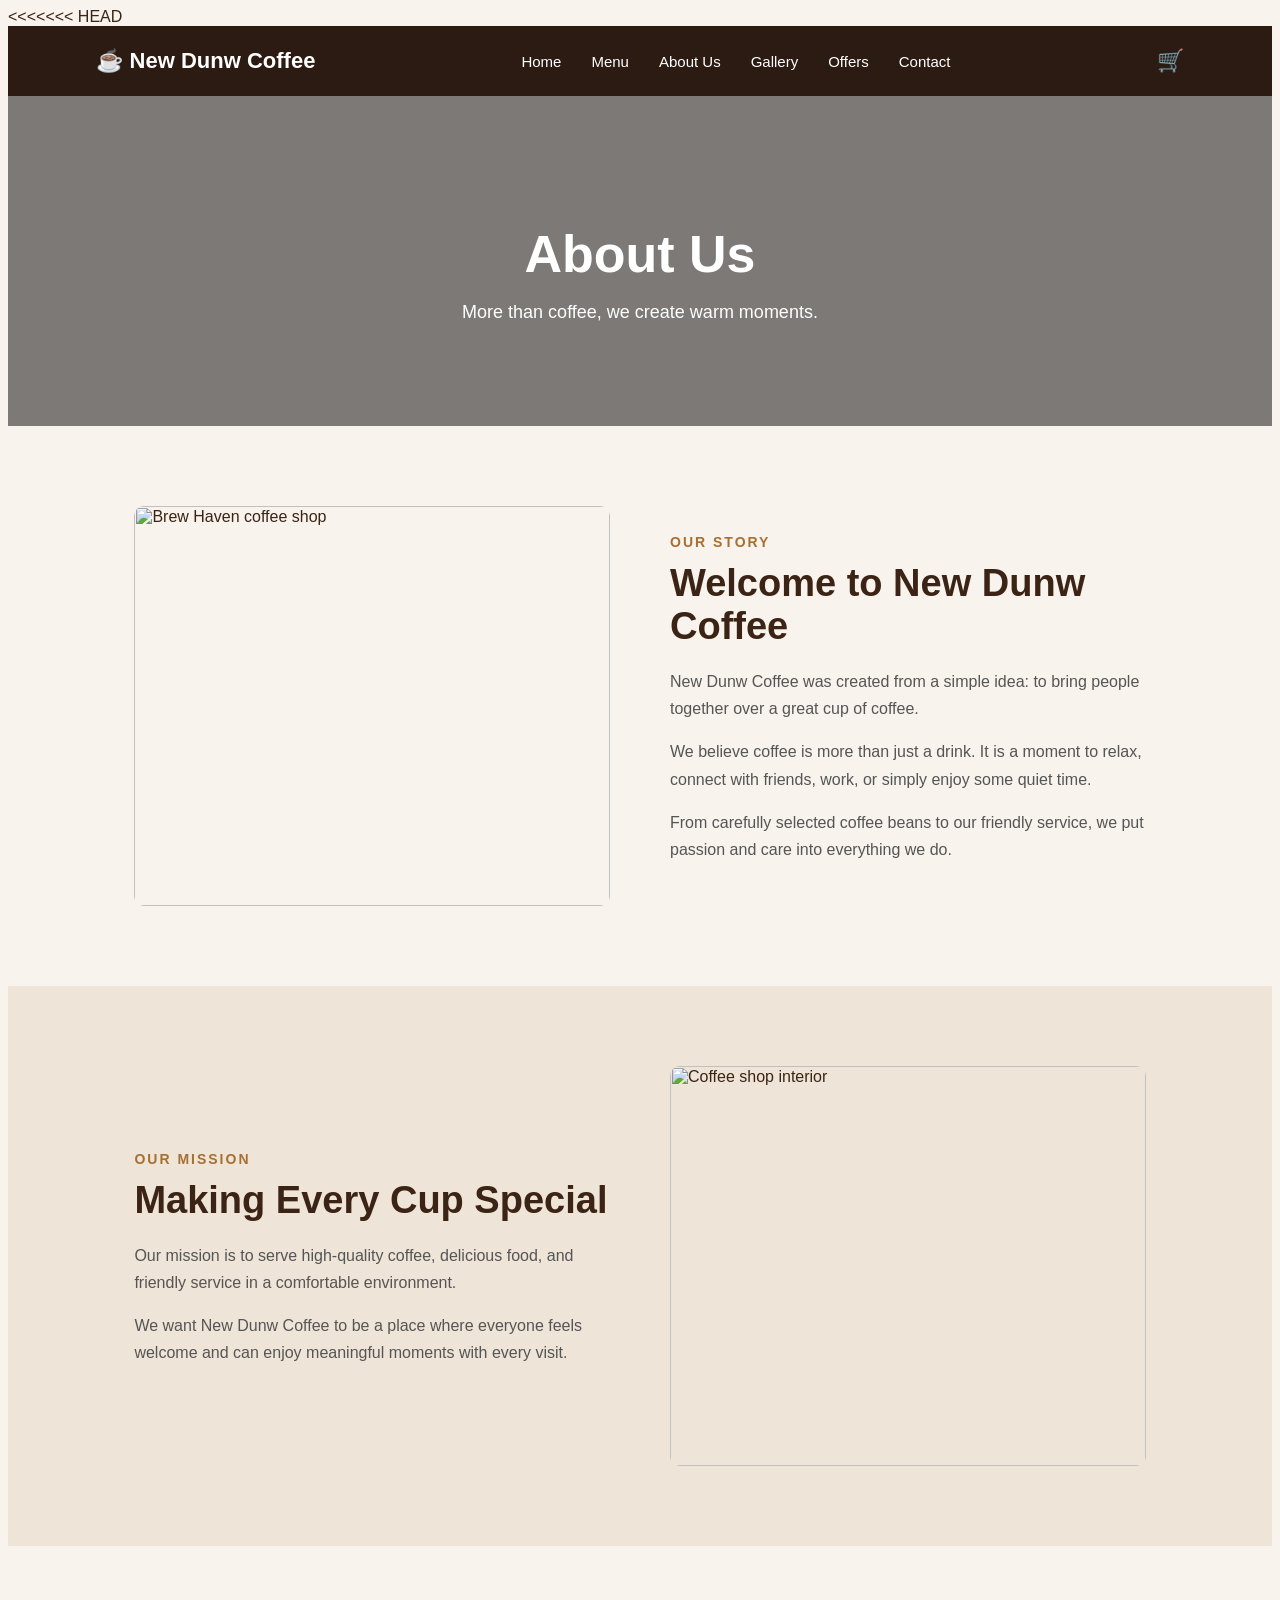
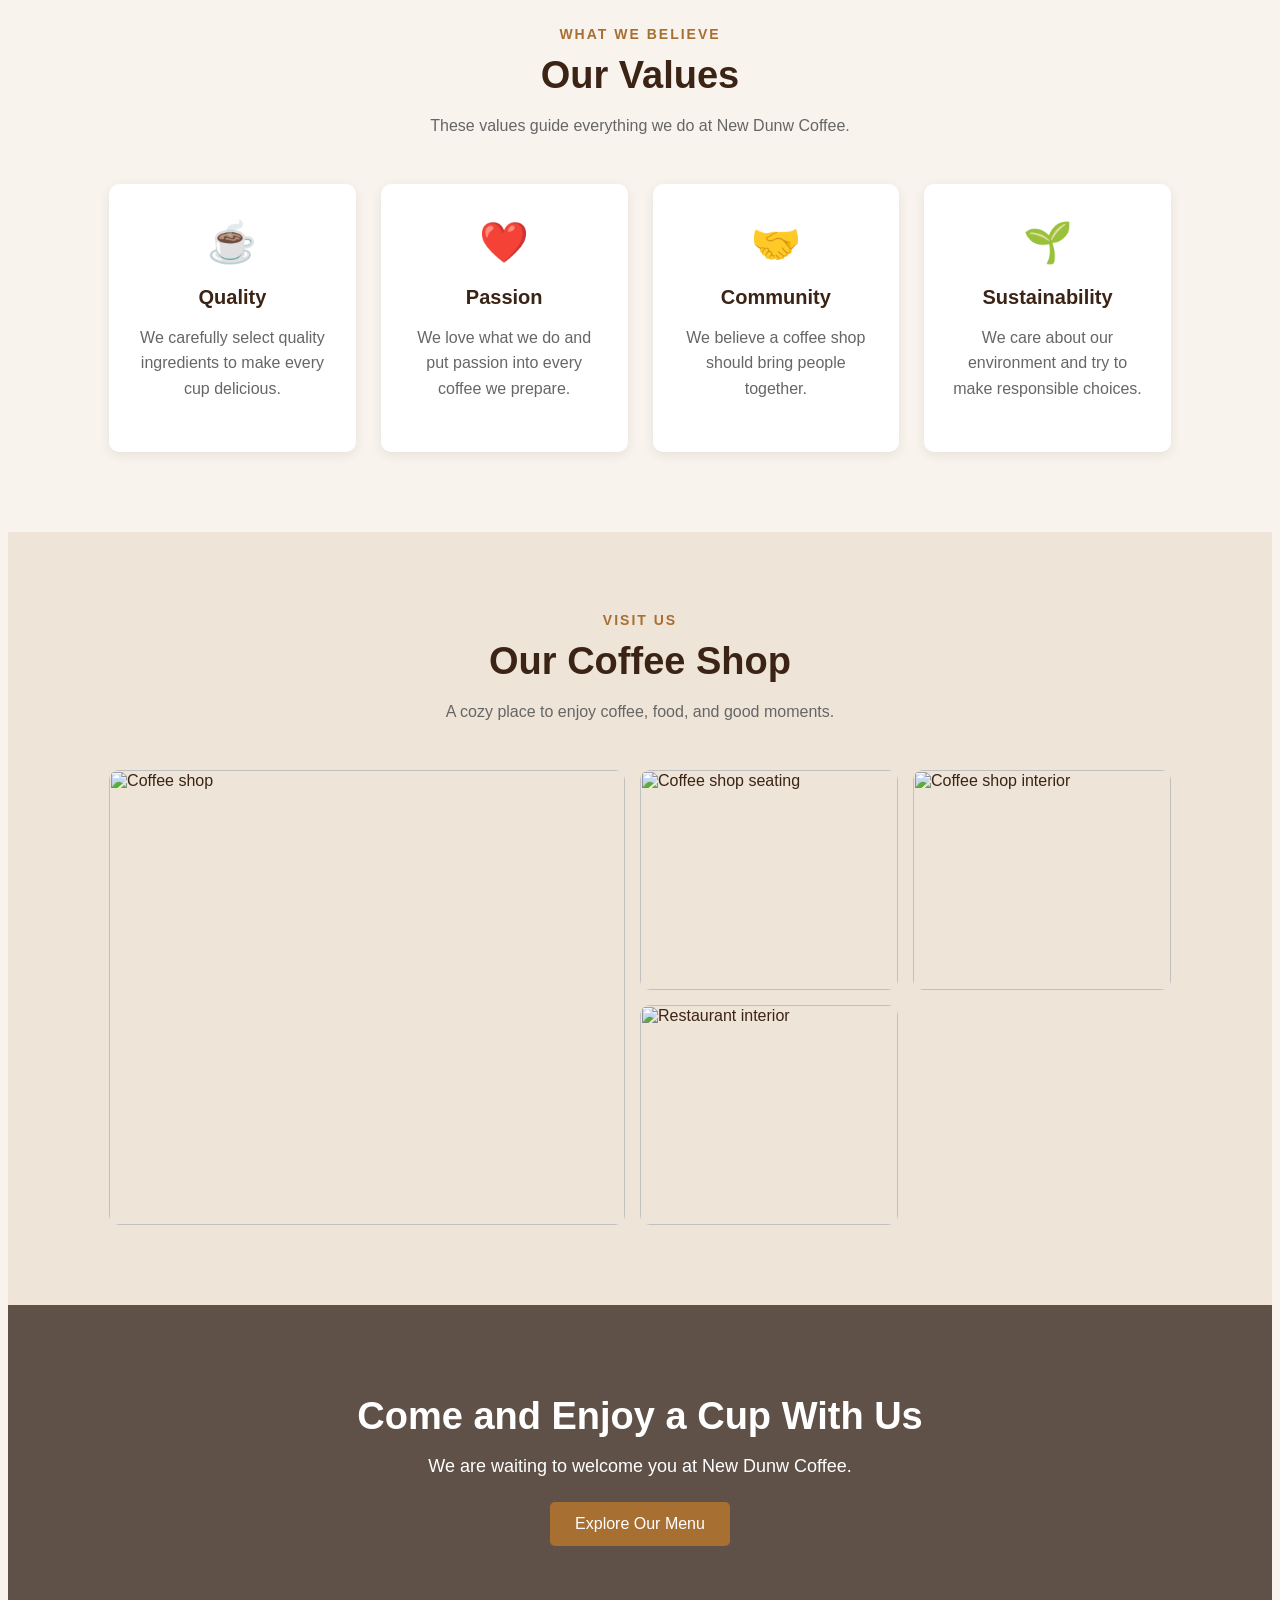
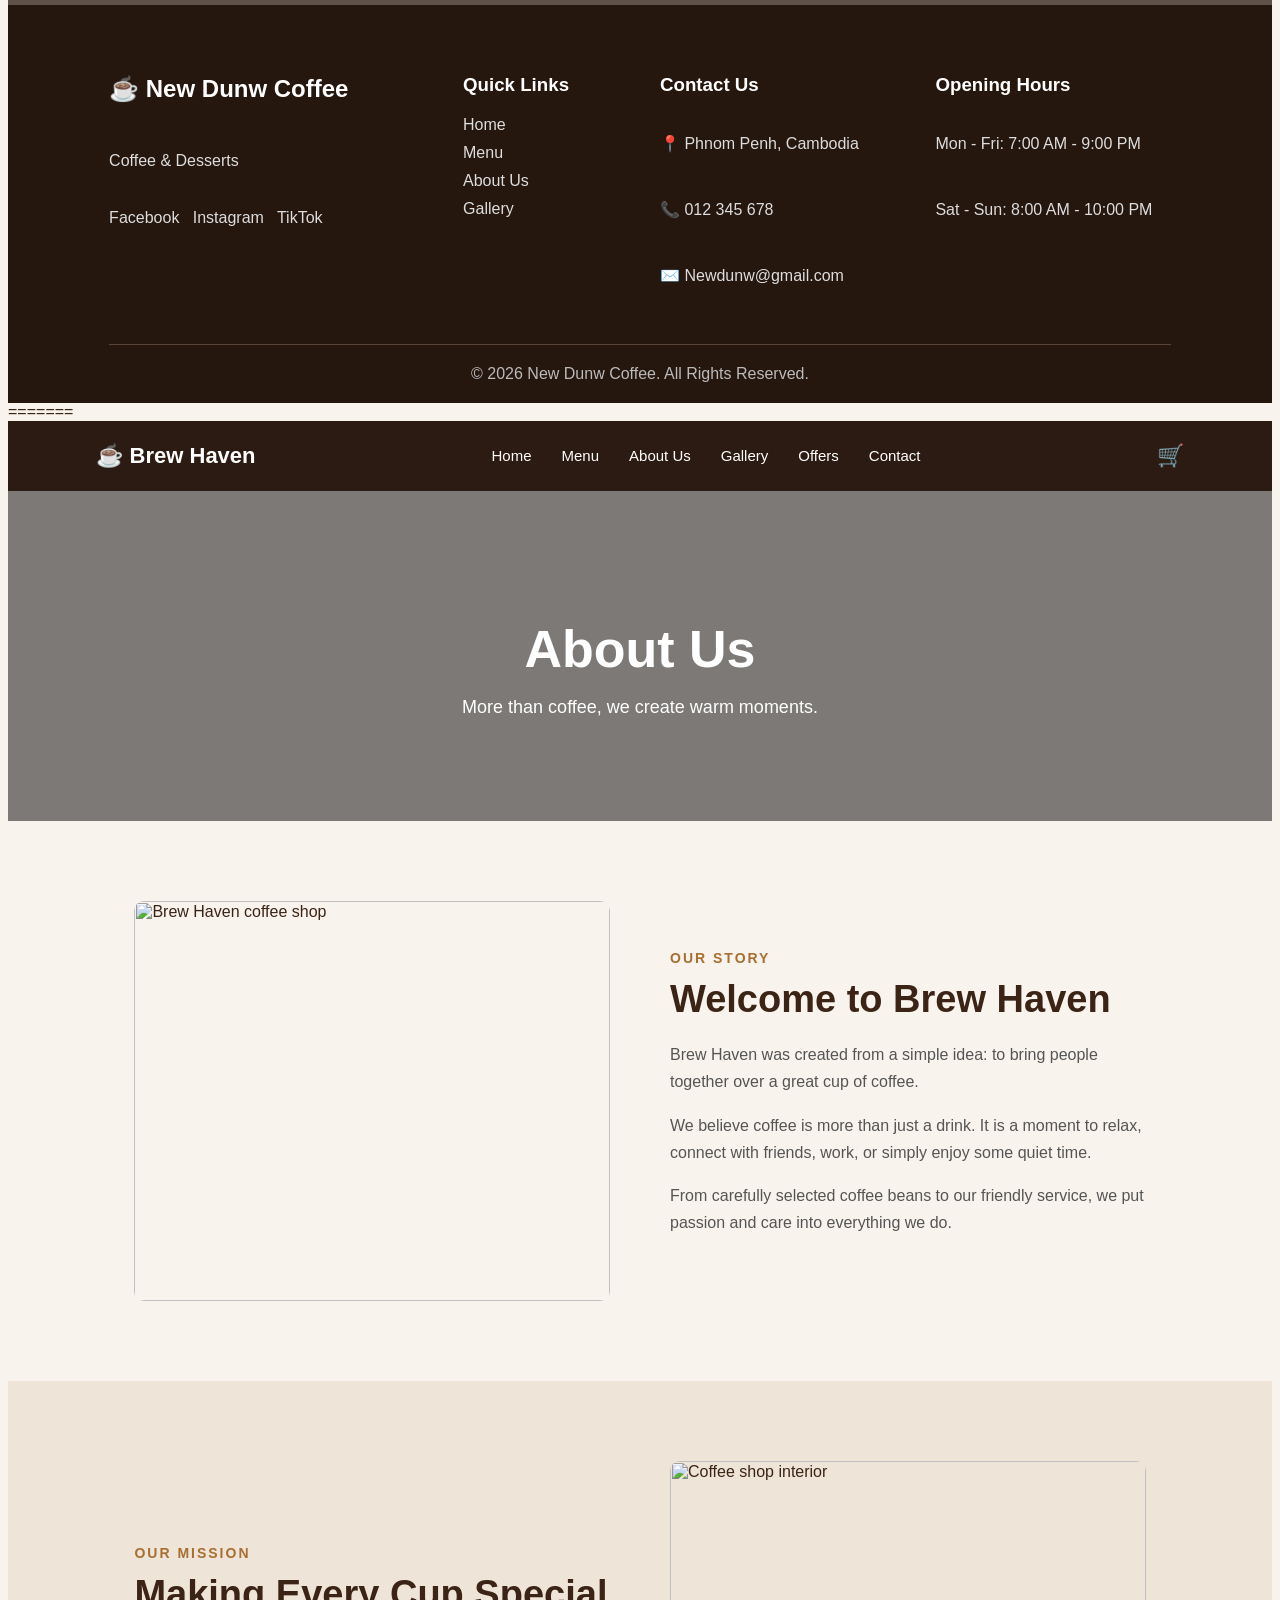
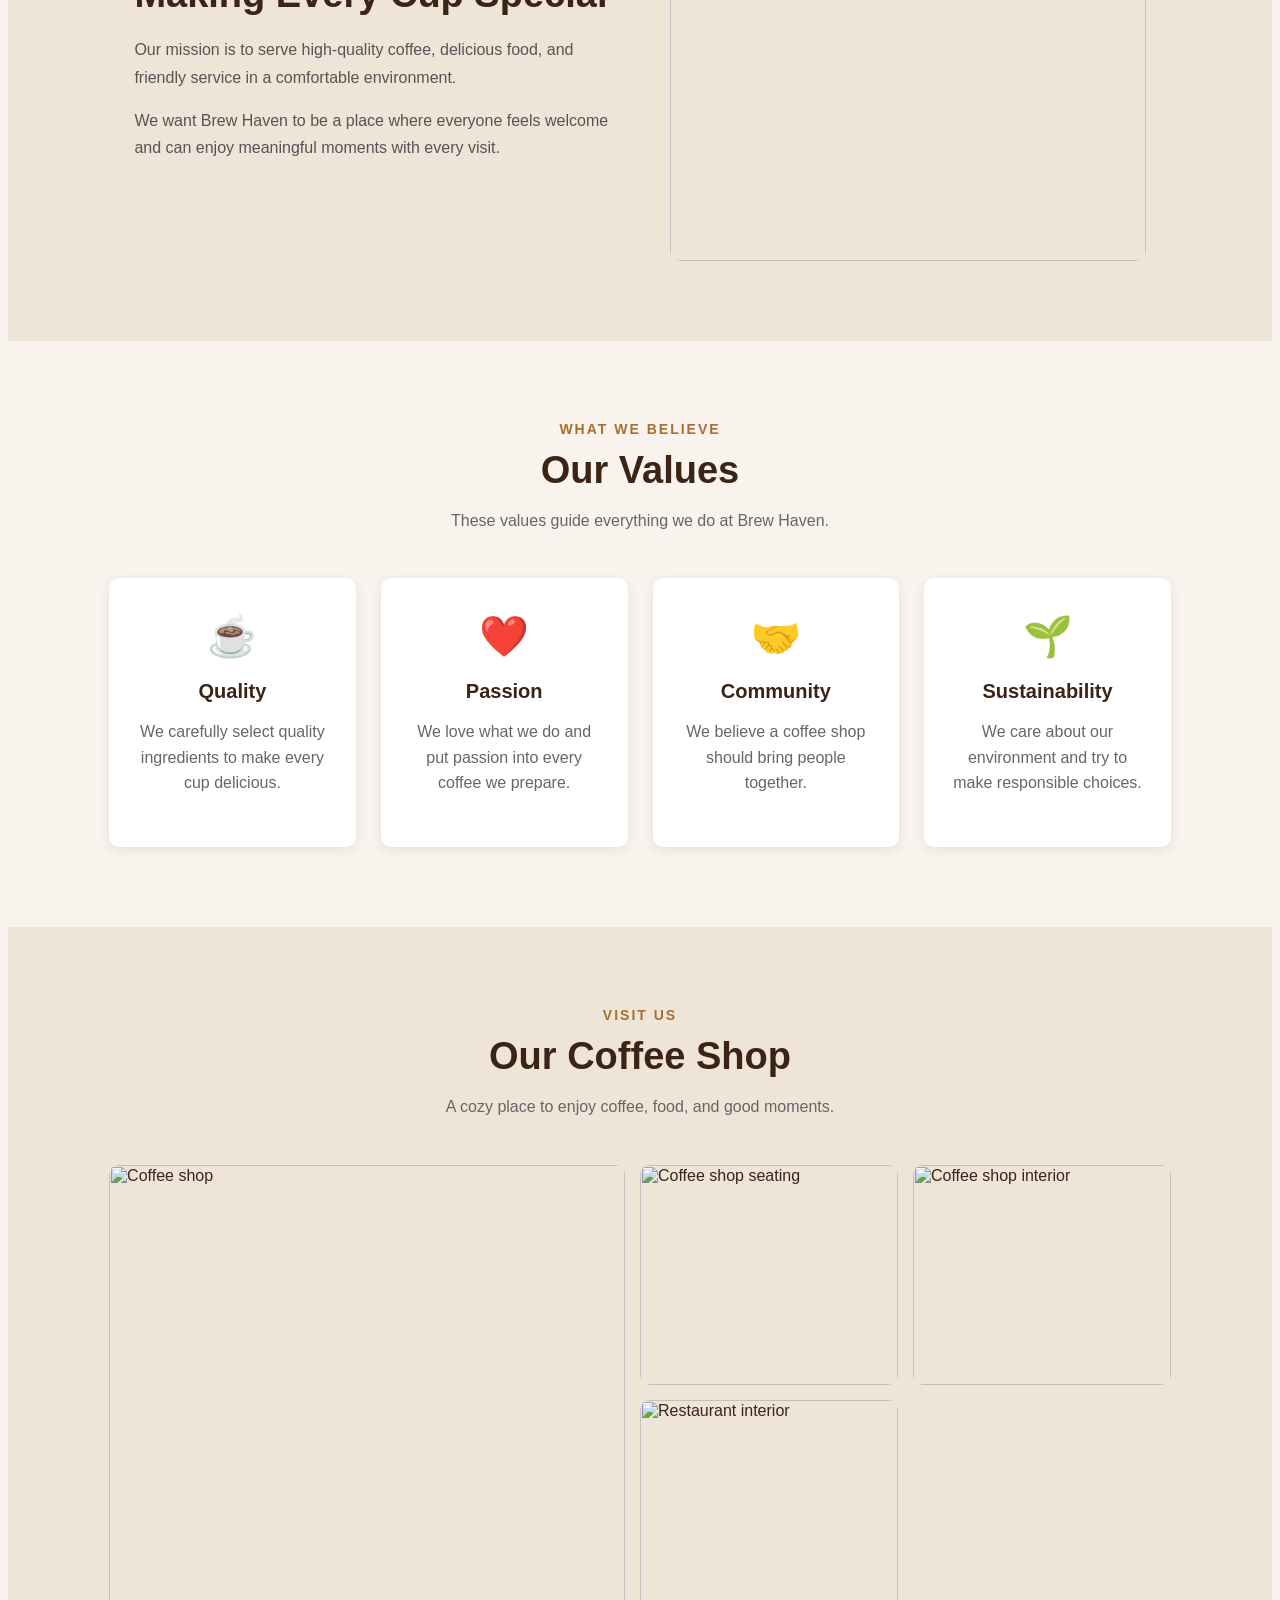
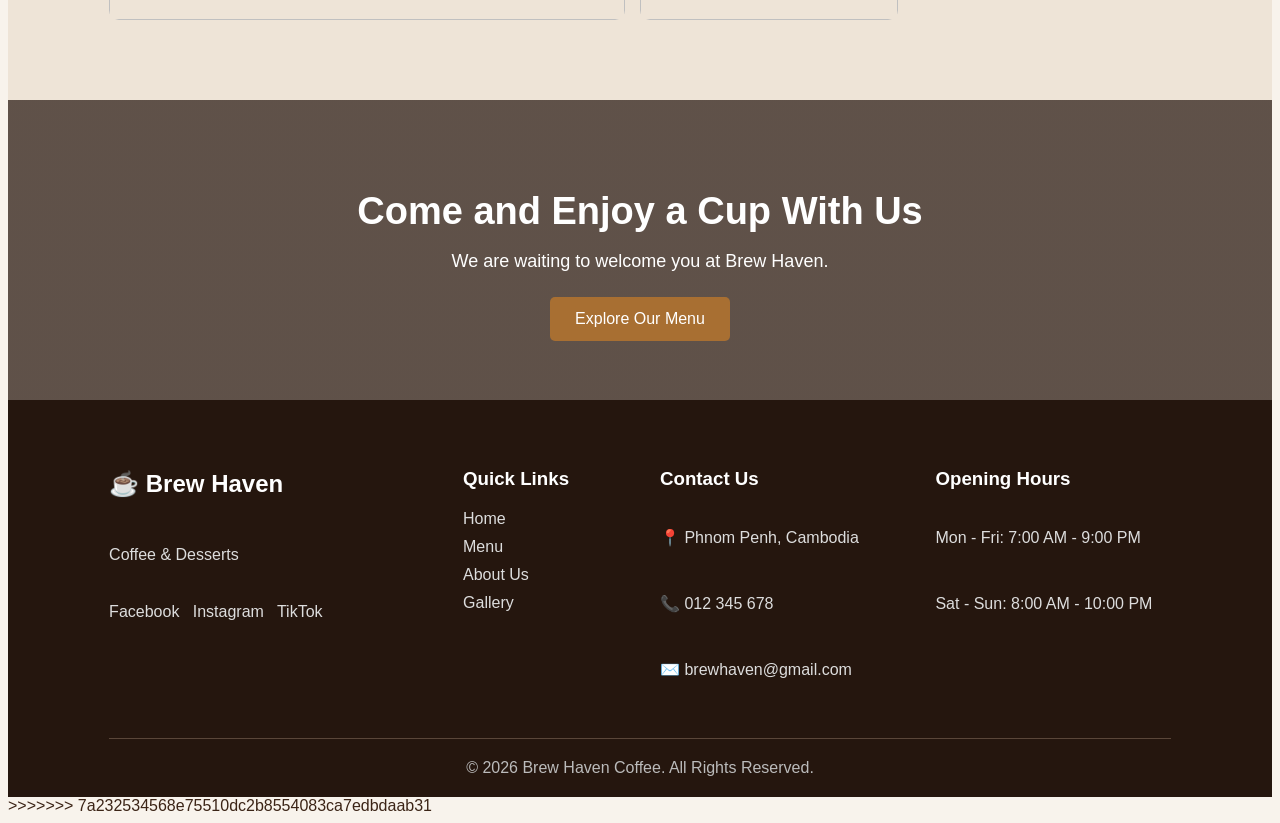
==== commit cb5db5bf: "Merge branch 'main' of https://github.com/SrosSreytey/Project" ====
--- a/about.html
+++ b/about.html
@@ -1,3 +1,4 @@
+<<<<<<< HEAD
 <!DOCTYPE html>
 <html lang="en">
 
@@ -377,3 +378,388 @@
 </body>
 </html>
 
+=======
+<!DOCTYPE html>
+<html lang="en">
+
+<head>
+    <meta charset="UTF-8">
+    <meta name="viewport" content="width=device-width, initial-scale=1.0">
+
+    <title>About Us - Brew Haven</title>
+
+    <link rel="stylesheet" href="style.css">
+</head>
+
+<body>
+
+    <!-- ================= NAVBAR ================= -->
+
+    <header class="navbar">
+
+        <div class="logo">
+            ☕ Brew Haven
+        </div>
+
+        <nav>
+            <a href="index.html">Home</a>
+            <a href="menu.html">Menu</a>
+            <a href="about.html">About Us</a>
+            <a href="gallery.html">Gallery</a>
+            <a href="offers.html">Offers</a>
+            <a href="contact.html">Contact</a>
+        </nav>
+
+        <div class="cart">
+            🛒
+        </div>
+
+    </header>
+
+
+    <!-- ================= ABOUT HERO ================= -->
+
+    <section class="about-hero">
+
+        <div class="about-hero-content">
+
+            <h1>About Us</h1>
+
+            <p>
+                More than coffee, we create warm moments.
+            </p>
+
+        </div>
+
+    </section>
+
+
+    <!-- ================= OUR STORY ================= -->
+
+    <section class="story">
+
+        <div class="story-image">
+
+            <img
+                src="https://images.unsplash.com/photo-1445116572660-236099ec97a0?auto=format&fit=crop&w=900&q=80"
+                alt="Brew Haven coffee shop">
+
+        </div>
+
+
+        <div class="story-content">
+
+            <span class="small-title">OUR STORY</span>
+
+            <h2>Welcome to Brew Haven</h2>
+
+            <p>
+                Brew Haven was created from a simple idea:
+                to bring people together over a great cup
+                of coffee.
+            </p>
+
+            <p>
+                We believe coffee is more than just a drink.
+                It is a moment to relax, connect with friends,
+                work, or simply enjoy some quiet time.
+            </p>
+
+            <p>
+                From carefully selected coffee beans to our
+                friendly service, we put passion and care into
+                everything we do.
+            </p>
+
+        </div>
+
+    </section>
+
+
+    <!-- ================= OUR MISSION ================= -->
+
+    <section class="mission">
+
+        <div class="mission-content">
+
+            <span class="small-title">OUR MISSION</span>
+
+            <h2>Making Every Cup Special</h2>
+
+            <p>
+                Our mission is to serve high-quality coffee,
+                delicious food, and friendly service in a
+                comfortable environment.
+            </p>
+
+            <p>
+                We want Brew Haven to be a place where everyone
+                feels welcome and can enjoy meaningful moments
+                with every visit.
+            </p>
+
+        </div>
+
+
+        <div class="mission-image">
+
+            <img
+                src="https://images.unsplash.com/photo-1501339847302-ac426a4a7cbb?auto=format&fit=crop&w=900&q=80"
+                alt="Coffee shop interior">
+
+        </div>
+
+    </section>
+
+
+    <!-- ================= OUR VALUES ================= -->
+
+    <section class="values">
+
+        <div class="section-title">
+
+            <span class="small-title">WHAT WE BELIEVE</span>
+
+            <h2>Our Values</h2>
+
+            <p>
+                These values guide everything we do at Brew Haven.
+            </p>
+
+        </div>
+
+
+        <div class="values-container">
+
+
+            <!-- VALUE 1 -->
+
+            <div class="value-card">
+
+                <div class="value-icon">
+                    ☕
+                </div>
+
+                <h3>Quality</h3>
+
+                <p>
+                    We carefully select quality ingredients
+                    to make every cup delicious.
+                </p>
+
+            </div>
+
+
+            <!-- VALUE 2 -->
+
+            <div class="value-card">
+
+                <div class="value-icon">
+                    ❤️
+                </div>
+
+                <h3>Passion</h3>
+
+                <p>
+                    We love what we do and put passion into
+                    every coffee we prepare.
+                </p>
+
+            </div>
+
+
+            <!-- VALUE 3 -->
+
+            <div class="value-card">
+
+                <div class="value-icon">
+                    🤝
+                </div>
+
+                <h3>Community</h3>
+
+                <p>
+                    We believe a coffee shop should bring
+                    people together.
+                </p>
+
+            </div>
+
+
+            <!-- VALUE 4 -->
+
+            <div class="value-card">
+
+                <div class="value-icon">
+                    🌱
+                </div>
+
+                <h3>Sustainability</h3>
+
+                <p>
+                    We care about our environment and try
+                    to make responsible choices.
+                </p>
+
+            </div>
+
+        </div>
+
+    </section>
+
+
+    <!-- ================= STORE IMAGES ================= -->
+
+    <section class="store">
+
+        <div class="section-title">
+
+            <span class="small-title">VISIT US</span>
+
+            <h2>Our Coffee Shop</h2>
+
+            <p>
+                A cozy place to enjoy coffee, food, and good moments.
+            </p>
+
+        </div>
+
+
+        <div class="store-gallery">
+
+
+            <div class="store-image large">
+
+                <img
+                    src="https://images.unsplash.com/photo-1554118811-1e0d58224f24?auto=format&fit=crop&w=1000&q=80"
+                    alt="Coffee shop">
+
+            </div>
+
+
+            <div class="store-image">
+
+                <img
+                    src="https://images.unsplash.com/photo-1521017432531-fbd92d768814?auto=format&fit=crop&w=700&q=80"
+                    alt="Coffee shop seating">
+
+            </div>
+
+
+            <div class="store-image">
+
+                <img
+                    src="https://images.unsplash.com/photo-1501339847302-ac426a4a7cbb?auto=format&fit=crop&w=700&q=80"
+                    alt="Coffee shop interior">
+
+            </div>
+
+
+            <div class="store-image">
+
+                <img
+                    src="https://images.unsplash.com/photo-1517248135467-4c7edcad34c4?auto=format&fit=crop&w=700&q=80"
+                    alt="Restaurant interior">
+
+            </div>
+
+        </div>
+
+    </section>
+
+
+    <!-- ================= CTA ================= -->
+
+    <section class="about-cta">
+
+        <div>
+
+            <h2>Come and Enjoy a Cup With Us</h2>
+
+            <p>
+                We are waiting to welcome you at Brew Haven.
+            </p>
+
+            <a href="menu.html">
+                Explore Our Menu
+            </a>
+
+        </div>
+
+    </section>
+
+
+    <!-- ================= FOOTER ================= -->
+
+    <footer>
+
+        <div class="footer-container">
+
+
+            <div class="footer-column">
+
+                <h2>☕ Brew Haven</h2>
+
+                <p>
+                    Coffee & Desserts
+                </p>
+
+                <div class="social">
+                    Facebook &nbsp; Instagram &nbsp; TikTok
+                </div>
+
+            </div>
+
+
+            <div class="footer-column">
+
+                <h3>Quick Links</h3>
+
+                <a href="index.html">Home</a>
+                <a href="menu.html">Menu</a>
+                <a href="about.html">About Us</a>
+                <a href="gallery.html">Gallery</a>
+
+            </div>
+
+
+            <div class="footer-column">
+
+                <h3>Contact Us</h3>
+
+                <p>📍 Phnom Penh, Cambodia</p>
+                <p>📞 012 345 678</p>
+                <p>✉️ brewhaven@gmail.com</p>
+
+            </div>
+
+
+            <div class="footer-column">
+
+                <h3>Opening Hours</h3>
+
+                <p>
+                    Mon - Fri: 7:00 AM - 9:00 PM
+                </p>
+
+                <p>
+                    Sat - Sun: 8:00 AM - 10:00 PM
+                </p>
+
+            </div>
+
+        </div>
+
+
+        <div class="copyright">
+
+            © 2026 Brew Haven Coffee. All Rights Reserved.
+
+        </div>
+
+    </footer>
+
+</body>
+</html>
+
+>>>>>>> 7a232534568e75510dc2b8554083ca7edbdaab31
--- a/style.css
+++ b/style.css
@@ -1,3 +1,4 @@
+<<<<<<< HEAD
 * {
     margin: 0;
     padding: 0;
@@ -3253,3 +3254,1468 @@
 
 
 
+=======
+* {
+    margin: 0;
+    padding: 0;
+    box-sizing: border-box;
+}
+body {
+    font-family: Arial, sans-serif;
+    color: #3b2416;
+    background-color: #f8f3ec;
+}
+/* ================= NAVBAR ================= */
+.navbar {
+    height: 70px;
+    background-color: #2c1b12;
+
+    display: flex;
+    align-items: center;
+    justify-content: space-between;
+    padding: 0 7%;
+}
+.logo {
+    color: white;
+    font-size: 22px;
+    font-weight: bold;
+}
+.navbar nav {
+    display: flex;
+    gap: 30px;
+}
+.navbar nav a {
+    color: white;
+    text-decoration: none;
+    font-size: 15px;
+}
+.navbar nav a:hover {
+    color: #d6a15d;
+}
+.cart {
+    color: white;
+    font-size: 22px;
+}
+/* ================= HERO ================= */
+.hero {
+    height: 600px;
+    background-image:
+        linear-gradient(
+            rgba(0, 0, 0, 0.45),
+            rgba(0, 0, 0, 0.45)
+        ),
+        url("https://images.unsplash.com/photo-1495474472287-4d71bcdd2085?auto=format&fit=crop&w=1600&q=80");
+
+    background-size: cover;
+    background-position: center;
+    display: flex;
+    align-items: center;
+    padding-left: 10%;
+}
+
+.hero-content {
+    color: white;
+    max-width: 500px;
+}
+
+.hero-content h1 {
+    font-size: 55px;
+    line-height: 1.1;
+    margin-bottom: 20px;
+}
+
+.hero-content p {
+    font-size: 18px;
+    line-height: 1.6;
+    margin-bottom: 30px;
+}
+
+.hero-buttons {
+    display: flex;
+    gap: 15px;
+}
+
+.btn {
+    text-decoration: none;
+    padding: 13px 25px;
+    border-radius: 5px;
+    display: inline-block;
+}
+
+.primary {
+    background-color: #a86f32;
+    color: white;
+}
+.secondary {
+    border: 1px solid white;
+    color: white;
+}
+.btn:hover {
+    opacity: 0.8;
+}
+/* ================= POPULAR ================= */
+.popular {
+    padding: 70px 8%;
+    text-align: center;
+}
+.popular h2,
+.reviews h2 {
+    font-size: 32px;
+    margin-bottom: 10px;
+}
+.line {
+    width: 50px;
+    height: 3px;
+    background-color: #a86f32;
+    margin: 0 auto 40px;
+}
+
+.popular-container {
+    display: grid;
+    grid-template-columns: repeat(4, 1fr);
+    gap: 25px;
+}
+
+.popular-card {
+    background-color: white;
+    border-radius: 8px;
+    overflow: hidden;
+    padding-bottom: 20px;
+}
+
+.popular-card img {
+    width: 100%;
+    height: 190px;
+    object-fit: cover;
+}
+
+.popular-card h3 {
+    margin-top: 15px;
+    font-size: 18px;
+}
+
+.popular-card p {
+    margin-top: 8px;
+    color: #a86f32;
+    font-weight: bold;
+}
+/* ================= ABOUT ================= */
+.about-coffee {
+    padding: 80px 10%;
+    display: flex;
+    align-items: center;
+    gap: 60px;
+    background-color: #eee4d7;
+}
+.about-image {
+    width: 50%;
+}
+.about-image img {
+    width: 100%;
+    border-radius: 8px;
+}
+.about-text {
+    width: 50%;
+}
+.about-text h2 {
+    font-size: 35px;
+    margin-bottom: 20px;
+}
+.about-text p {
+    line-height: 1.7;
+    margin-bottom: 15px;
+}
+.read-more {
+    display: inline-block;
+    margin-top: 15px;
+    background-color: #6b4325;
+    color: white;
+    padding: 12px 22px;
+    text-decoration: none;
+    border-radius: 5px;
+}
+/* ================= WHY US ================= */
+.why-us {
+    background-color: #3a2518;
+    color: white;
+    text-align: center;
+    padding: 70px 8%;
+}
+.why-us h2 {
+    font-size: 32px;
+    margin-bottom: 40px;
+}
+.why-container {
+    display: grid;
+    grid-template-columns: repeat(4, 1fr);
+    gap: 30px;
+}
+.why-card {
+    padding: 20px;
+}
+.icon {
+    font-size: 40px;
+    margin-bottom: 15px;
+}
+.why-card h3 {
+    margin-bottom: 10px;
+}
+.why-card p {
+    color: #ddd;
+    line-height: 1.5;
+}
+/* ================= REVIEWS ================= */
+.reviews {
+    padding: 70px 8%;
+    text-align: center;
+}
+.review-container {
+    display: grid;
+    grid-template-columns: repeat(3, 1fr);
+    gap: 25px;
+    margin-top: 40px;
+}
+.review-card {
+    background-color: white;
+    padding: 25px;
+    border-radius: 8px;
+    text-align: left;
+}
+.customer {
+    font-size: 18px;
+    display: flex;
+    gap: 10px;
+    align-items: center;
+}
+.stars {
+    color: #d8943e;
+    margin: 12px 0;
+}
+.review-card p {
+    line-height: 1.5;
+    color: #555;
+}
+/* ================= OFFER ================= */
+
+.offer {
+    min-height: 300px;
+    background-image:
+        linear-gradient(
+            rgba(0, 0, 0, 0.45),
+            rgba(0, 0, 0, 0.45)
+        ),
+        url("https://images.unsplash.com/photo-1509042239860-f550ce710b93?auto=format&fit=crop&w=1600&q=80");
+
+    background-size: cover;
+    background-position: center;
+    display: flex;
+    align-items: center;
+    padding-left: 10%;
+}
+.offer-text {
+    color: white;
+}
+.offer-text h2 {
+    font-size: 40px;
+    margin-bottom: 10px;
+}
+.offer-text p {
+    font-size: 22px;
+    margin-bottom: 20px;
+}
+/* ================= FOOTER ================= */
+footer {
+    background-color: #25160e;
+    color: white;
+    padding: 50px 8% 20px;
+}
+.footer-container {
+    display: grid;
+    grid-template-columns: 2fr 1fr 1.5fr 1.5fr;
+    gap: 40px;
+}
+.footer-column {
+    display: flex;
+    flex-direction: column;
+    gap: 10px;
+}
+.footer-column h3 {
+    margin-bottom: 10px;
+}
+.footer-column a {
+    color: #ddd;
+    text-decoration: none;
+}
+.footer-column p {
+    color: #ddd;
+    line-height: 1.5;
+}
+.social {
+    margin-top: 10px;
+    color: #ddd;
+}
+.copyright {
+    border-top: 1px solid #5a4639;
+    text-align: center;
+    margin-top: 40px;
+    padding-top: 20px;
+    color: #bbb;
+}
+/* ================= RESPONSIVE ================= */
+
+@media (max-width: 900px) {
+    .navbar {
+        padding: 0 4%;
+    }
+    .navbar nav {
+        gap: 15px;
+    }
+    .hero-content h1 {
+        font-size: 45px;
+    }
+    .popular-container {
+        grid-template-columns: repeat(2, 1fr);
+    }
+    .why-container {
+        grid-template-columns: repeat(2, 1fr);
+    }
+    .footer-container {
+        grid-template-columns: repeat(2, 1fr);
+    }
+}
+@media (max-width: 600px) {
+    .navbar {
+        height: auto;
+        padding: 20px;
+        flex-direction: column;
+        gap: 20px;
+    }
+    .navbar nav {
+        flex-wrap: wrap;
+        justify-content: center;
+    }
+    .hero {
+        height: 500px;
+        padding: 30px;
+    }
+    .hero-content h1 {
+        font-size: 38px;
+    }
+    .popular-container {
+        grid-template-columns: 1fr;
+    }
+    .about-coffee {
+        flex-direction: column;
+        padding: 50px 8%;
+    }
+    .about-image,
+    .about-text {
+        width: 100%;
+    }
+    .why-container {
+        grid-template-columns: 1fr;
+    }
+    .review-container {
+        grid-template-columns: 1fr;
+    }
+    .footer-container {
+        grid-template-columns: 1fr;
+    }
+    .offer {
+        padding: 40px;
+    }
+    .offer-text h2 {
+        font-size: 32px;
+    }
+}
+/* ================= MENU HERO ================= */
+.menu-hero {
+    height: 300px;
+    background-image:
+        linear-gradient(
+            rgba(0, 0, 0, 0.45),
+            rgba(0, 0, 0, 0.45)
+        ),
+        url("https://images.unsplash.com/photo-1445116572660-236099ec97a0?auto=format&fit=crop&w=1600&q=80");
+    background-size: cover;
+    background-position: center;
+    display: flex;
+    align-items: center;
+    justify-content: center;
+    text-align: center;
+    color: white;
+}
+.menu-hero h1 {
+    font-size: 50px;
+    margin-bottom: 10px;
+}
+.menu-hero p {
+    font-size: 18px;
+}
+/* ================= MENU ================= */
+.menu {
+    padding: 60px 8%;
+}
+/* CATEGORY */
+.category {
+    display: flex;
+    justify-content: center;
+    gap: 15px;
+    margin-bottom: 60px;
+}
+.category a {
+    text-decoration: none;
+    color: #5b3821;
+    border: 1px solid #c8a47a;
+    padding: 10px 20px;
+    border-radius: 20px;
+}
+.category a:hover {
+    background-color: #6b4325;
+    color: white;
+}
+/* MENU SECTION */
+.menu-section {
+    margin-bottom: 70px;
+}
+.menu-section h2 {
+    text-align: center;
+    font-size: 32px;
+    margin-bottom: 30px;
+}
+/* MENU GRID */
+.menu-grid {
+    display: grid;
+    grid-template-columns: repeat(3, 1fr);
+    gap: 25px;
+}
+/* MENU CARD */
+.menu-card {
+    background-color: white;
+    border-radius: 10px;
+    overflow: hidden;
+    padding-bottom: 20px;
+    text-align: center;
+    box-shadow: 0 3px 12px rgba(0, 0, 0, 0.08);
+}
+.menu-card img {
+    width: 100%;
+    height: 210px;
+    object-fit: cover;
+}
+.menu-card h3 {
+    margin-top: 15px;
+    font-size: 19px;
+}
+.menu-card p {
+    color: #777;
+    margin: 8px 15px;
+    line-height: 1.4;
+}
+.price {
+    color: #a86f32;
+    font-size: 18px;
+    font-weight: bold;
+    margin: 12px;
+}
+.menu-card button {
+    border: none;
+    background-color: #6b4325;
+    color: white;
+    padding: 10px 20px;
+    border-radius: 5px;
+    cursor: pointer;
+}
+.menu-card button:hover {
+    background-color: #a86f32;
+}
+/* ================= MENU RESPONSIVE ================= */
+@media (max-width: 900px) {
+    .menu-grid {
+        grid-template-columns: repeat(2, 1fr);
+    }
+}
+@media (max-width: 600px) {
+    .category {
+        flex-wrap: wrap;
+    }
+    .menu-grid {
+        grid-template-columns: 1fr;
+    }
+    .menu-hero h1 {
+        font-size: 40px;
+    }
+}
+/* ================= CART HERO ================= */
+.cart-hero {
+    height: 300px;
+    background-image: url("https://images.unsplash.com/photo-1445116572660-236099ec97a0?auto=format&fit=crop&w=1600&q=80");
+    background-size: cover;
+    background-position: center;
+    display: flex;
+    flex-direction: column;
+    justify-content: center;
+    align-items: center;
+    color: white;
+    text-align: center;
+}
+.cart-hero h1 {
+    font-size: 45px;
+    margin-bottom: 10px;
+}
+.cart-hero p {
+    font-size: 18px;
+}
+/* ================= CART SECTION ================= */
+.cart-section {
+    padding: 60px 8%;
+    background: #f8f5f0;
+}
+.cart-container {
+    display: grid;
+    grid-template-columns: 2fr 1fr;
+    gap: 30px;
+    max-width: 1200px;
+    margin: auto;
+}
+/* ================= CART ITEMS ================= */
+.cart-items {
+    background: white;
+    padding: 30px;
+    border-radius: 12px;
+}
+.cart-items h2 {
+    margin-bottom: 25px;
+    color: #3e2723;
+}
+.cart-item {
+    display: flex;
+    align-items: center;
+    gap: 20px;
+    padding: 20px 0;
+    border-bottom: 1px solid #ddd;
+}
+.cart-item img {
+    width: 100px;
+    height: 100px;
+    object-fit: cover;
+    border-radius: 10px;
+}
+.item-info {
+    flex: 1;
+}
+.item-info h3 {
+    margin-bottom: 5px;
+    color: #3e2723;
+}
+.item-info p {
+    color: #777;
+    font-size: 14px;
+    margin-bottom: 8px;
+}
+.item-info span {
+    font-weight: bold;
+    color: #a0522d;
+}
+/* ================= QUANTITY ================= */
+.quantity {
+    display: flex;
+    align-items: center;
+    gap: 10px;
+}
+.quantity button {
+    width: 30px;
+    height: 30px;
+    border: none;
+    border-radius: 50%;
+    background: #6f4e37;
+    color: white;
+    cursor: pointer;
+}
+.quantity span {
+    font-weight: bold;
+}
+/* ================= ITEM TOTAL ================= */
+.item-total {
+    font-weight: bold;
+    color: #3e2723;
+}
+/* ================= REMOVE ================= */
+.remove {
+    border: none;
+    background: none;
+    color: #c0392b;
+    cursor: pointer;
+}
+/* ================= CART TOTAL ================= */
+.cart-total {
+    background: white;
+    padding: 30px;
+    border-radius: 12px;
+    height: fit-content;
+}
+.cart-total h2 {
+    color: #3e2723;
+    margin-bottom: 25px;
+}
+.total-row {
+    display: flex;
+    justify-content: space-between;
+    margin: 15px 0;
+}
+.grand-total {
+    font-size: 22px;
+    font-weight: bold;
+    color: #3e2723;
+}
+/* ================= CHECKOUT BUTTON ================= */
+.checkout-btn {
+    width: 100%;
+    padding: 14px;
+    margin-top: 20px;
+    border: none;
+    border-radius: 8px;
+    background: #6f4e37;
+    color: white;
+    font-size: 16px;
+    font-weight: bold;
+    cursor: pointer;
+}
+.checkout-btn:hover {
+    background: #4e342e;
+}
+/* ================= CONTINUE SHOPPING ================= */
+.continue-shopping {
+    display: block;
+    text-align: center;
+    margin-top: 20px;
+    color: #6f4e37;
+    text-decoration: none;
+}
+/* ================= MOBILE ================= */
+@media (max-width: 768px) {
+    .cart-container {
+        grid-template-columns: 1fr;
+    }
+    .cart-item {
+        flex-wrap: wrap;
+    }
+    .item-info {
+        min-width: 180px;
+    }
+    .cart-hero h1 {
+        font-size: 35px;
+    }
+}
+/* ================= ABOUT HERO ================= */
+.about-hero {
+    height: 330px;
+    background-image:
+        linear-gradient(
+            rgba(0, 0, 0, 0.50),
+            rgba(0, 0, 0, 0.50)
+        ),
+        url("https://images.unsplash.com/photo-1511081692775-05d0f180a065?auto=format&fit=crop&w=1600&q=80");
+    background-size: cover;
+    background-position: center;
+    display: flex;
+    align-items: center;
+    justify-content: center;
+    text-align: center;
+    color: white;
+}
+.about-hero h1 {
+    font-size: 52px;
+    margin-bottom: 12px;
+}
+.about-hero p {
+    font-size: 18px;
+}
+/* ================= STORY ================= */
+.story {
+    padding: 80px 10%;
+    display: flex;
+    align-items: center;
+    gap: 60px;
+    background-color: #f8f3ec;
+}
+
+.story-image {
+    width: 50%;
+}
+.story-image img {
+    width: 100%;
+    height: 400px;
+    object-fit: cover;
+    border-radius: 10px;
+}
+.story-content {
+    width: 50%;
+}
+.small-title {
+    color: #a86f32;
+    font-size: 14px;
+    font-weight: bold;
+    letter-spacing: 2px;
+}
+.story-content h2,
+.mission-content h2 {
+    font-size: 38px;
+    margin: 12px 0 20px;
+}
+.story-content p,
+.mission-content p {
+    color: #555;
+    line-height: 1.7;
+    margin-bottom: 15px;
+}
+/* ================= MISSION ================= */
+.mission {
+    padding: 80px 10%;
+    display: flex;
+    align-items: center;
+    gap: 60px;
+    background-color: #eee4d7;
+}
+.mission-content {
+    width: 50%;
+}
+.mission-image {
+    width: 50%;
+}
+.mission-image img {
+    width: 100%;
+    height: 400px;
+    object-fit: cover;
+    border-radius: 10px;
+}
+/* ================= VALUES ================= */
+.values {
+    padding: 80px 8%;
+    background-color: #f8f3ec;
+}
+.section-title {
+    text-align: center;
+    max-width: 650px;
+    margin: 0 auto 45px;
+}
+.section-title h2 {
+    font-size: 38px;
+    margin: 12px 0;
+}
+.section-title p {
+    color: #666;
+    line-height: 1.6;
+}
+.values-container {
+    display: grid;
+    grid-template-columns: repeat(4, 1fr);
+    gap: 25px;
+}
+.value-card {
+    background-color: white;
+    text-align: center;
+    padding: 35px 25px;
+    border-radius: 10px;
+    box-shadow: 0 3px 12px rgba(0, 0, 0, 0.08);
+}
+
+.value-icon {
+    font-size: 40px;
+    margin-bottom: 15px;
+}
+
+.value-card h3 {
+    font-size: 20px;
+    margin-bottom: 12px;
+}
+.value-card p {
+    color: #666;
+    line-height: 1.6;
+}
+/* ================= STORE ================= */
+
+.store {
+    padding: 80px 8%;
+    background-color: #eee4d7;
+}
+.store-gallery {
+    display: grid;
+    grid-template-columns: 2fr 1fr 1fr;
+    grid-template-rows: 220px 220px;
+    gap: 15px;
+}
+.store-image {
+    overflow: hidden;
+    border-radius: 10px;
+}
+
+.store-image.large {
+    grid-row: span 2;
+}
+
+.store-image img {
+    width: 100%;
+    height: 100%;
+    object-fit: cover;
+    transition: transform 0.4s;
+}
+.store-image:hover img {
+    transform: scale(1.05);
+}
+/* ================= ABOUT CTA ================= */
+
+.about-cta {
+    min-height: 300px;
+
+    background-image:
+        linear-gradient(
+            rgba(44, 27, 18, 0.75),
+            rgba(44, 27, 18, 0.75)
+        ),
+        url("https://images.unsplash.com/photo-1447933601403-0c6688de566e?auto=format&fit=crop&w=1600&q=80");
+
+    background-size: cover;
+    background-position: center;
+    display: flex;
+    align-items: center;
+    justify-content: center;
+    text-align: center;
+    color: white;
+}
+.about-cta h2 {
+    font-size: 38px;
+    margin-bottom: 12px;
+}
+.about-cta p {
+    font-size: 18px;
+    margin-bottom: 25px;
+}
+.about-cta a {
+    display: inline-block;
+    background-color: #a86f32;
+    color: white;
+    text-decoration: none;
+    padding: 13px 25px;
+    border-radius: 5px;
+}
+
+.about-cta a:hover {
+    opacity: 0.85;
+}
+/* ================= ABOUT RESPONSIVE ================= */
+@media (max-width: 900px) {
+    .story,
+    .mission {
+        padding: 60px 7%;
+        gap: 30px;
+    }
+    .values-container {
+        grid-template-columns: repeat(2, 1fr);
+    }
+    .store-gallery {
+        grid-template-columns: 1fr 1fr;
+        grid-template-rows: 250px 200px 200px;
+    }
+    .store-image.large {
+        grid-column: span 2;
+        grid-row: span 1;
+    }
+
+}
+@media (max-width: 600px) {
+
+    .about-hero {
+        height: 280px;
+    }
+
+    .about-hero h1 {
+        font-size: 40px;
+    }
+
+    .story,
+    .mission {
+        flex-direction: column;
+
+        padding: 50px 8%;
+    }
+
+    .story-image,
+    .story-content,
+    .mission-image,
+    .mission-content {
+        width: 100%;
+    }
+
+    .story-image img,
+    .mission-image img {
+        height: 280px;
+    }
+
+    .story-content h2,
+    .mission-content h2 {
+        font-size: 30px;
+    }
+
+    .values {
+        padding: 50px 8%;
+    }
+
+    .values-container {
+        grid-template-columns: 1fr;
+    }
+
+    .store {
+        padding: 50px 8%;
+    }
+    .store-gallery {
+        display: grid;
+        grid-template-columns: 1fr;
+        grid-template-rows: repeat(4, 220px);
+    }
+    .store-image.large {
+        grid-column: auto;
+        grid-row: auto;
+    }
+    .about-cta {
+        padding: 50px 20px;
+    }
+    .about-cta h2 {
+        font-size: 30px;
+    }
+}
+/* ================= CART HERO ================= */
+.cart-hero {
+    height: 300px;
+    background-image:
+        linear-gradient(
+            rgba(0, 0, 0, 0.50),
+            rgba(0, 0, 0, 0.50)
+        ),
+        url("https://images.unsplash.com/photo-1498804103079-a6351b050096?auto=format&fit=crop&w=1600&q=80");
+    background-size: cover;
+    background-position: center;
+    display: flex;
+    align-items: center;
+    justify-content: center;
+    text-align: center;
+    color: white;
+}
+.cart-hero h1 {
+    font-size: 50px;
+    margin-bottom: 10px;
+}
+.cart-hero p {
+    font-size: 18px;
+}
+/* ================= CART SECTION ================= */
+.cart-section {
+    padding: 70px 8%;
+    background-color: #f8f3ec;
+}
+.cart-container {
+    display: grid;
+    grid-template-columns: 2fr 1fr;
+    gap: 35px;
+    max-width: 1200px;
+    margin: auto;
+    align-items: start;
+}
+/* ================= CART ITEMS ================= */
+.cart-items {
+    background-color: white;
+    padding: 30px;
+    border-radius: 10px;
+    box-shadow:
+        0 3px 12px
+        rgba(0, 0, 0, 0.08);
+}
+.cart-title {
+    display: flex;
+    justify-content: space-between;
+    align-items: center;
+    margin-bottom: 25px;
+    padding-bottom: 20px;
+
+    border-bottom: 1px solid #ddd;
+}
+.cart-title h2 {
+    font-size: 25px;
+}
+.cart-title span {
+    color: #777;
+    font-size: 14px;
+}
+/* ================= CART ITEM ================= */
+.cart-item {
+    display: grid;
+    grid-template-columns:90px 1fr auto auto auto;
+    align-items: center;
+    gap: 18px;
+    padding: 20px 0;
+    border-bottom: 1px solid #eee;
+}
+.cart-item img {
+    width: 90px;
+    height: 90px;
+    object-fit: cover;
+    border-radius: 8px;
+}
+.cart-item-info h3 {
+    font-size: 17px;
+    margin-bottom: 7px;
+}
+.cart-item-info p {
+    color: #777;
+    font-size: 13px;
+    margin-bottom: 8px;
+}
+.item-price {
+    color: #a86f32;
+    font-weight: bold;
+}
+/* ================= QUANTITY ================= */
+.quantity {
+    display: flex;
+    align-items: center;
+    gap: 8px;
+}
+.quantity button {
+    width: 30px;
+    height: 30px;
+    border: 1px solid #cdb79e;
+    background-color: white;
+    color: #6b4325;
+    border-radius: 4px;
+    cursor: pointer;
+    font-size: 18px;
+}
+.quantity button:hover {
+    background-color: #6b4325;
+    color: white;
+}
+.quantity span {
+    min-width: 20px;
+    text-align: center;
+    font-weight: bold;
+}
+/* ================= ITEM TOTAL ================= */
+.item-total {
+    font-weight: bold;
+    min-width: 60px;
+    text-align: right;
+}
+/* ================= REMOVE ================= */
+.remove {
+    border: none;
+    background: none;
+    color: #999;
+    cursor: pointer;
+    font-size: 16px;
+}
+.remove:hover {
+    color: #a33;
+}
+/* ================= CONTINUE SHOPPING ================= */
+.continue-shopping {
+    display: inline-block;
+    margin-top: 25px;
+    color: #6b4325;
+    text-decoration: none;
+    font-weight: bold;
+}
+.continue-shopping:hover {
+    color: #a86f32;
+}
+/* ================= ORDER SUMMARY ================= */
+.order-summary {
+    background-color: white;
+    padding: 30px;
+    border-radius: 10px;
+    box-shadow:0 3px 12px rgba(0, 0, 0, 0.08);
+    position: sticky;
+    top: 20px;
+}
+.order-summary h2 {
+    font-size: 25px;
+    margin-bottom: 25px;
+}
+.summary-row {
+    display: flex;
+    justify-content: space-between;
+    margin-bottom: 15px;
+    color: #555;
+}
+.summary-line {
+    height: 1px;
+    background-color: #ddd;
+    margin: 20px 0;
+}
+.summary-total {
+    display: flex;
+    justify-content: space-between;
+    align-items: center;
+    margin-bottom: 25px;
+}
+.summary-total span {
+    font-size: 18px;
+    font-weight: bold;
+}
+.summary-total strong {
+    font-size: 24px;
+    color: #a86f32;
+}
+/* ================= PAYMENT ================= */
+.payment-method {
+    border-top: 1px solid #eee;
+    padding-top: 20px;
+    margin-bottom: 25px;
+}
+.payment-method h3 {
+    font-size: 16px;
+    margin-bottom: 15px;
+}
+.payment-method label {
+    display: block;
+    padding: 10px 0;
+    color: #555;
+    cursor: pointer;
+}
+.payment-method input {
+    margin-right: 8px;
+}
+/* ================= CHECKOUT ================= */
+.checkout-btn {
+    display: block;
+    text-align: center;
+    background-color: #6b4325;
+    color: white;
+    text-decoration: none;
+    padding: 14px;
+    border-radius: 6px;
+    font-weight: bold;
+}
+.checkout-btn:hover {
+    background-color: #a86f32;
+}
+.secure {
+    text-align: center;
+    color: #888;
+    font-size: 13px;
+    margin-top: 15px;
+}
+/* ================= CART RESPONSIVE ================= */
+
+@media (max-width: 1000px) {
+    .cart-container {
+        grid-template-columns: 1fr;
+    }
+    .order-summary {
+        position: static;
+    }
+}
+@media (max-width: 700px) {
+    .cart-section {
+        padding: 50px 5%;
+    }
+    .cart-items {
+        padding: 20px;
+    }
+    .cart-item {
+        grid-template-columns:70px 1fr auto;
+        gap: 12px;
+    }
+    .cart-item img {
+        width: 70px;
+        height: 70px;
+    }
+    .quantity {
+        grid-column: 2;
+    }
+    .item-total {
+        grid-column: 3;
+        grid-row: 1;
+    }
+    .remove {
+        grid-column: 3;
+        grid-row: 2;
+    }
+    .cart-hero h1 {
+        font-size: 40px;
+    }
+}
+@media (max-width: 450px) {
+    .cart-title {
+        flex-direction: column;
+        align-items: flex-start;
+        gap: 5px;
+    }
+    .cart-item {
+        grid-template-columns: 60px 1fr;
+    }
+    .cart-item img {
+        width: 60px;
+        height: 60px;
+    }
+    .item-total {
+        grid-column: 2;
+        grid-row: 2;
+        text-align: left;
+    }
+    .quantity {
+        grid-column: 2;
+        grid-row: 3;
+    }
+    .remove {
+        grid-column: 2;
+        grid-row: 4;
+        text-align: left;
+    }
+}
+/* ================= EMPTY CART ================= */
+
+.empty-cart {
+    text-align: center;
+    padding: 60px 20px;
+}
+
+.empty-icon {
+    font-size: 60px;
+    margin-bottom: 15px;
+}
+
+.empty-cart h3 {
+    font-size: 24px;
+    margin-bottom: 10px;
+}
+
+.empty-cart p {
+    color: #777;
+    margin-bottom: 25px;
+}
+
+.empty-cart a {
+    display: inline-block;
+    background-color: #6b4325;
+    color: white;
+    text-decoration: none;
+    padding: 12px 25px;
+    border-radius: 5px;
+}
+
+.empty-cart a:hover {
+    background-color: #a86f32;
+}
+/* ================= GALLERY HERO ================= */
+.gallery-hero {
+    height: 320px;
+    background-image:
+        linear-gradient(
+            rgba(0, 0, 0, 0.55),
+            rgba(0, 0, 0, 0.55)
+        ),
+        url("https://images.unsplash.com/photo-1495474472287-4d71bcdd2085?auto=format&fit=crop&w=1600&q=80");
+    background-size: cover;
+    background-position: center;
+    display: flex;
+    align-items: center;
+    justify-content: center;
+    text-align: center;
+    color: white;
+}
+.gallery-hero h1 {
+    font-size: 52px;
+    margin-bottom: 12px;
+}
+.gallery-hero p {
+    font-size: 18px;
+    max-width: 600px;
+}
+/* ================= GALLERY SECTION ================= */
+.gallery-section {
+    padding: 80px 8%;
+    background-color: #f8f3ec;
+}
+/* ================= FILTER ================= */
+.gallery-filter {
+    display: flex;
+    justify-content: center;
+    flex-wrap: wrap;
+    gap: 12px;
+    margin-bottom: 40px;
+}
+.filter-btn {
+    border: 1px solid #cdb79e;
+    background-color: white;
+    color: #6b4325;
+    padding: 10px 20px;
+    border-radius: 25px;
+    cursor: pointer;
+    font-size: 15px;
+    transition: 0.3s;
+}
+.filter-btn:hover,
+.filter-btn.active {
+    background-color: #6b4325;
+    color: white;
+}
+/* ================= GALLERY GRID ================= */
+.gallery-grid {
+    display: grid;
+    grid-template-columns: repeat(3, 1fr);
+    gap: 20px;
+    max-width: 1200px;
+    margin: auto;
+}
+.gallery-item {
+    position: relative;
+    height: 280px;
+    overflow: hidden;
+    border-radius: 10px;
+    cursor: pointer;
+}
+.gallery-item img {
+    width: 100%;
+    height: 100%;
+    object-fit: cover;
+    transition: transform 0.5s;
+}
+.gallery-item:hover img {
+    transform: scale(1.1);
+}
+/* ================= OVERLAY ================= */
+.gallery-overlay {
+    position: absolute;
+    left: 0;
+    right: 0;
+    bottom: 0;
+    padding: 25px 20px;
+    color: white;
+    background:
+        linear-gradient(
+            transparent,
+            rgba(0, 0, 0, 0.75)
+        );
+    transform: translateY(100%);
+    transition: transform 0.4s;
+}
+.gallery-item:hover .gallery-overlay {
+    transform: translateY(0);
+}
+.gallery-overlay h3 {
+    font-size: 21px;
+    margin-bottom: 5px;
+}
+.gallery-overlay p {
+    font-size: 14px;
+    opacity: 0.9;
+}
+/* ================= GALLERY CTA ================= */
+.gallery-cta {
+    min-height: 300px;
+    background-image:
+        linear-gradient(
+            rgba(44, 27, 18, 0.78),
+            rgba(44, 27, 18, 0.78)
+        ),
+        url("https://images.unsplash.com/photo-1447933601403-0c6688de566e?auto=format&fit=crop&w=1600&q=80");
+    background-size: cover;
+    background-position: center;
+    display: flex;
+    align-items: center;
+    justify-content: center;
+    text-align: center;
+    color: white;
+}
+.gallery-cta h2 {
+    font-size: 38px;
+    margin-bottom: 12px;
+}
+.gallery-cta p {
+    font-size: 18px;
+    margin-bottom: 25px;
+}
+.gallery-cta a {
+    display: inline-block;
+    background-color: #a86f32;
+    color: white;
+    text-decoration: none;
+    padding: 13px 28px;
+    border-radius: 5px;
+    font-weight: bold;
+    transition: 0.3s;
+}
+.gallery-cta a:hover {
+    background-color: white;
+    color: #6b4325;
+}
+/* ================= LIGHTBOX ================= */
+.lightbox {
+    display: none;
+    position: fixed;
+    top: 0;
+    left: 0;
+    width: 100%;
+    height: 100%;
+    background-color: rgba(0, 0, 0, 0.90);
+    z-index: 9999;
+    align-items: center;
+    justify-content: center;
+    padding: 30px;
+}
+.lightbox.show {
+    display: flex;
+}
+.lightbox img {
+    max-width: 90%;
+    max-height: 90%;
+    object-fit: contain;
+    border-radius: 8px;
+}
+.lightbox-close {
+    position: absolute;
+    top: 25px;
+    right: 35px;
+    color: white;
+    font-size: 35px;
+    cursor: pointer;
+}
+/* ================= RESPONSIVE ================= */
+@media (max-width: 900px) {
+    .gallery-grid {
+        grid-template-columns:
+            repeat(2, 1fr);
+    }
+}
+@media (max-width: 600px) {
+    .gallery-hero {
+        height: 280px;
+    }
+    .gallery-hero h1 {
+        font-size: 40px;
+    }
+    .gallery-section {
+        padding: 55px 6%;
+    }
+    .gallery-grid {
+        grid-template-columns: 1fr;
+    }
+    .gallery-item {
+        height: 260px;
+    }
+    .gallery-cta {
+        padding: 50px 20px;
+    }
+    .gallery-cta h2 {
+        font-size: 30px;
+    }
+    .lightbox-close {
+        top: 15px;
+        right: 20px;
+        font-size: 30px;
+    }
+}
+
+
+
+>>>>>>> 7a232534568e75510dc2b8554083ca7edbdaab31
--- a/style.css
+++ b/style.css
@@ -1,3 +1,4 @@
+<<<<<<< HEAD
 * {
     margin: 0;
     padding: 0;
@@ -3253,3 +3254,1468 @@
 
 
 
+=======
+* {
+    margin: 0;
+    padding: 0;
+    box-sizing: border-box;
+}
+body {
+    font-family: Arial, sans-serif;
+    color: #3b2416;
+    background-color: #f8f3ec;
+}
+/* ================= NAVBAR ================= */
+.navbar {
+    height: 70px;
+    background-color: #2c1b12;
+
+    display: flex;
+    align-items: center;
+    justify-content: space-between;
+    padding: 0 7%;
+}
+.logo {
+    color: white;
+    font-size: 22px;
+    font-weight: bold;
+}
+.navbar nav {
+    display: flex;
+    gap: 30px;
+}
+.navbar nav a {
+    color: white;
+    text-decoration: none;
+    font-size: 15px;
+}
+.navbar nav a:hover {
+    color: #d6a15d;
+}
+.cart {
+    color: white;
+    font-size: 22px;
+}
+/* ================= HERO ================= */
+.hero {
+    height: 600px;
+    background-image:
+        linear-gradient(
+            rgba(0, 0, 0, 0.45),
+            rgba(0, 0, 0, 0.45)
+        ),
+        url("https://images.unsplash.com/photo-1495474472287-4d71bcdd2085?auto=format&fit=crop&w=1600&q=80");
+
+    background-size: cover;
+    background-position: center;
+    display: flex;
+    align-items: center;
+    padding-left: 10%;
+}
+
+.hero-content {
+    color: white;
+    max-width: 500px;
+}
+
+.hero-content h1 {
+    font-size: 55px;
+    line-height: 1.1;
+    margin-bottom: 20px;
+}
+
+.hero-content p {
+    font-size: 18px;
+    line-height: 1.6;
+    margin-bottom: 30px;
+}
+
+.hero-buttons {
+    display: flex;
+    gap: 15px;
+}
+
+.btn {
+    text-decoration: none;
+    padding: 13px 25px;
+    border-radius: 5px;
+    display: inline-block;
+}
+
+.primary {
+    background-color: #a86f32;
+    color: white;
+}
+.secondary {
+    border: 1px solid white;
+    color: white;
+}
+.btn:hover {
+    opacity: 0.8;
+}
+/* ================= POPULAR ================= */
+.popular {
+    padding: 70px 8%;
+    text-align: center;
+}
+.popular h2,
+.reviews h2 {
+    font-size: 32px;
+    margin-bottom: 10px;
+}
+.line {
+    width: 50px;
+    height: 3px;
+    background-color: #a86f32;
+    margin: 0 auto 40px;
+}
+
+.popular-container {
+    display: grid;
+    grid-template-columns: repeat(4, 1fr);
+    gap: 25px;
+}
+
+.popular-card {
+    background-color: white;
+    border-radius: 8px;
+    overflow: hidden;
+    padding-bottom: 20px;
+}
+
+.popular-card img {
+    width: 100%;
+    height: 190px;
+    object-fit: cover;
+}
+
+.popular-card h3 {
+    margin-top: 15px;
+    font-size: 18px;
+}
+
+.popular-card p {
+    margin-top: 8px;
+    color: #a86f32;
+    font-weight: bold;
+}
+/* ================= ABOUT ================= */
+.about-coffee {
+    padding: 80px 10%;
+    display: flex;
+    align-items: center;
+    gap: 60px;
+    background-color: #eee4d7;
+}
+.about-image {
+    width: 50%;
+}
+.about-image img {
+    width: 100%;
+    border-radius: 8px;
+}
+.about-text {
+    width: 50%;
+}
+.about-text h2 {
+    font-size: 35px;
+    margin-bottom: 20px;
+}
+.about-text p {
+    line-height: 1.7;
+    margin-bottom: 15px;
+}
+.read-more {
+    display: inline-block;
+    margin-top: 15px;
+    background-color: #6b4325;
+    color: white;
+    padding: 12px 22px;
+    text-decoration: none;
+    border-radius: 5px;
+}
+/* ================= WHY US ================= */
+.why-us {
+    background-color: #3a2518;
+    color: white;
+    text-align: center;
+    padding: 70px 8%;
+}
+.why-us h2 {
+    font-size: 32px;
+    margin-bottom: 40px;
+}
+.why-container {
+    display: grid;
+    grid-template-columns: repeat(4, 1fr);
+    gap: 30px;
+}
+.why-card {
+    padding: 20px;
+}
+.icon {
+    font-size: 40px;
+    margin-bottom: 15px;
+}
+.why-card h3 {
+    margin-bottom: 10px;
+}
+.why-card p {
+    color: #ddd;
+    line-height: 1.5;
+}
+/* ================= REVIEWS ================= */
+.reviews {
+    padding: 70px 8%;
+    text-align: center;
+}
+.review-container {
+    display: grid;
+    grid-template-columns: repeat(3, 1fr);
+    gap: 25px;
+    margin-top: 40px;
+}
+.review-card {
+    background-color: white;
+    padding: 25px;
+    border-radius: 8px;
+    text-align: left;
+}
+.customer {
+    font-size: 18px;
+    display: flex;
+    gap: 10px;
+    align-items: center;
+}
+.stars {
+    color: #d8943e;
+    margin: 12px 0;
+}
+.review-card p {
+    line-height: 1.5;
+    color: #555;
+}
+/* ================= OFFER ================= */
+
+.offer {
+    min-height: 300px;
+    background-image:
+        linear-gradient(
+            rgba(0, 0, 0, 0.45),
+            rgba(0, 0, 0, 0.45)
+        ),
+        url("https://images.unsplash.com/photo-1509042239860-f550ce710b93?auto=format&fit=crop&w=1600&q=80");
+
+    background-size: cover;
+    background-position: center;
+    display: flex;
+    align-items: center;
+    padding-left: 10%;
+}
+.offer-text {
+    color: white;
+}
+.offer-text h2 {
+    font-size: 40px;
+    margin-bottom: 10px;
+}
+.offer-text p {
+    font-size: 22px;
+    margin-bottom: 20px;
+}
+/* ================= FOOTER ================= */
+footer {
+    background-color: #25160e;
+    color: white;
+    padding: 50px 8% 20px;
+}
+.footer-container {
+    display: grid;
+    grid-template-columns: 2fr 1fr 1.5fr 1.5fr;
+    gap: 40px;
+}
+.footer-column {
+    display: flex;
+    flex-direction: column;
+    gap: 10px;
+}
+.footer-column h3 {
+    margin-bottom: 10px;
+}
+.footer-column a {
+    color: #ddd;
+    text-decoration: none;
+}
+.footer-column p {
+    color: #ddd;
+    line-height: 1.5;
+}
+.social {
+    margin-top: 10px;
+    color: #ddd;
+}
+.copyright {
+    border-top: 1px solid #5a4639;
+    text-align: center;
+    margin-top: 40px;
+    padding-top: 20px;
+    color: #bbb;
+}
+/* ================= RESPONSIVE ================= */
+
+@media (max-width: 900px) {
+    .navbar {
+        padding: 0 4%;
+    }
+    .navbar nav {
+        gap: 15px;
+    }
+    .hero-content h1 {
+        font-size: 45px;
+    }
+    .popular-container {
+        grid-template-columns: repeat(2, 1fr);
+    }
+    .why-container {
+        grid-template-columns: repeat(2, 1fr);
+    }
+    .footer-container {
+        grid-template-columns: repeat(2, 1fr);
+    }
+}
+@media (max-width: 600px) {
+    .navbar {
+        height: auto;
+        padding: 20px;
+        flex-direction: column;
+        gap: 20px;
+    }
+    .navbar nav {
+        flex-wrap: wrap;
+        justify-content: center;
+    }
+    .hero {
+        height: 500px;
+        padding: 30px;
+    }
+    .hero-content h1 {
+        font-size: 38px;
+    }
+    .popular-container {
+        grid-template-columns: 1fr;
+    }
+    .about-coffee {
+        flex-direction: column;
+        padding: 50px 8%;
+    }
+    .about-image,
+    .about-text {
+        width: 100%;
+    }
+    .why-container {
+        grid-template-columns: 1fr;
+    }
+    .review-container {
+        grid-template-columns: 1fr;
+    }
+    .footer-container {
+        grid-template-columns: 1fr;
+    }
+    .offer {
+        padding: 40px;
+    }
+    .offer-text h2 {
+        font-size: 32px;
+    }
+}
+/* ================= MENU HERO ================= */
+.menu-hero {
+    height: 300px;
+    background-image:
+        linear-gradient(
+            rgba(0, 0, 0, 0.45),
+            rgba(0, 0, 0, 0.45)
+        ),
+        url("https://images.unsplash.com/photo-1445116572660-236099ec97a0?auto=format&fit=crop&w=1600&q=80");
+    background-size: cover;
+    background-position: center;
+    display: flex;
+    align-items: center;
+    justify-content: center;
+    text-align: center;
+    color: white;
+}
+.menu-hero h1 {
+    font-size: 50px;
+    margin-bottom: 10px;
+}
+.menu-hero p {
+    font-size: 18px;
+}
+/* ================= MENU ================= */
+.menu {
+    padding: 60px 8%;
+}
+/* CATEGORY */
+.category {
+    display: flex;
+    justify-content: center;
+    gap: 15px;
+    margin-bottom: 60px;
+}
+.category a {
+    text-decoration: none;
+    color: #5b3821;
+    border: 1px solid #c8a47a;
+    padding: 10px 20px;
+    border-radius: 20px;
+}
+.category a:hover {
+    background-color: #6b4325;
+    color: white;
+}
+/* MENU SECTION */
+.menu-section {
+    margin-bottom: 70px;
+}
+.menu-section h2 {
+    text-align: center;
+    font-size: 32px;
+    margin-bottom: 30px;
+}
+/* MENU GRID */
+.menu-grid {
+    display: grid;
+    grid-template-columns: repeat(3, 1fr);
+    gap: 25px;
+}
+/* MENU CARD */
+.menu-card {
+    background-color: white;
+    border-radius: 10px;
+    overflow: hidden;
+    padding-bottom: 20px;
+    text-align: center;
+    box-shadow: 0 3px 12px rgba(0, 0, 0, 0.08);
+}
+.menu-card img {
+    width: 100%;
+    height: 210px;
+    object-fit: cover;
+}
+.menu-card h3 {
+    margin-top: 15px;
+    font-size: 19px;
+}
+.menu-card p {
+    color: #777;
+    margin: 8px 15px;
+    line-height: 1.4;
+}
+.price {
+    color: #a86f32;
+    font-size: 18px;
+    font-weight: bold;
+    margin: 12px;
+}
+.menu-card button {
+    border: none;
+    background-color: #6b4325;
+    color: white;
+    padding: 10px 20px;
+    border-radius: 5px;
+    cursor: pointer;
+}
+.menu-card button:hover {
+    background-color: #a86f32;
+}
+/* ================= MENU RESPONSIVE ================= */
+@media (max-width: 900px) {
+    .menu-grid {
+        grid-template-columns: repeat(2, 1fr);
+    }
+}
+@media (max-width: 600px) {
+    .category {
+        flex-wrap: wrap;
+    }
+    .menu-grid {
+        grid-template-columns: 1fr;
+    }
+    .menu-hero h1 {
+        font-size: 40px;
+    }
+}
+/* ================= CART HERO ================= */
+.cart-hero {
+    height: 300px;
+    background-image: url("https://images.unsplash.com/photo-1445116572660-236099ec97a0?auto=format&fit=crop&w=1600&q=80");
+    background-size: cover;
+    background-position: center;
+    display: flex;
+    flex-direction: column;
+    justify-content: center;
+    align-items: center;
+    color: white;
+    text-align: center;
+}
+.cart-hero h1 {
+    font-size: 45px;
+    margin-bottom: 10px;
+}
+.cart-hero p {
+    font-size: 18px;
+}
+/* ================= CART SECTION ================= */
+.cart-section {
+    padding: 60px 8%;
+    background: #f8f5f0;
+}
+.cart-container {
+    display: grid;
+    grid-template-columns: 2fr 1fr;
+    gap: 30px;
+    max-width: 1200px;
+    margin: auto;
+}
+/* ================= CART ITEMS ================= */
+.cart-items {
+    background: white;
+    padding: 30px;
+    border-radius: 12px;
+}
+.cart-items h2 {
+    margin-bottom: 25px;
+    color: #3e2723;
+}
+.cart-item {
+    display: flex;
+    align-items: center;
+    gap: 20px;
+    padding: 20px 0;
+    border-bottom: 1px solid #ddd;
+}
+.cart-item img {
+    width: 100px;
+    height: 100px;
+    object-fit: cover;
+    border-radius: 10px;
+}
+.item-info {
+    flex: 1;
+}
+.item-info h3 {
+    margin-bottom: 5px;
+    color: #3e2723;
+}
+.item-info p {
+    color: #777;
+    font-size: 14px;
+    margin-bottom: 8px;
+}
+.item-info span {
+    font-weight: bold;
+    color: #a0522d;
+}
+/* ================= QUANTITY ================= */
+.quantity {
+    display: flex;
+    align-items: center;
+    gap: 10px;
+}
+.quantity button {
+    width: 30px;
+    height: 30px;
+    border: none;
+    border-radius: 50%;
+    background: #6f4e37;
+    color: white;
+    cursor: pointer;
+}
+.quantity span {
+    font-weight: bold;
+}
+/* ================= ITEM TOTAL ================= */
+.item-total {
+    font-weight: bold;
+    color: #3e2723;
+}
+/* ================= REMOVE ================= */
+.remove {
+    border: none;
+    background: none;
+    color: #c0392b;
+    cursor: pointer;
+}
+/* ================= CART TOTAL ================= */
+.cart-total {
+    background: white;
+    padding: 30px;
+    border-radius: 12px;
+    height: fit-content;
+}
+.cart-total h2 {
+    color: #3e2723;
+    margin-bottom: 25px;
+}
+.total-row {
+    display: flex;
+    justify-content: space-between;
+    margin: 15px 0;
+}
+.grand-total {
+    font-size: 22px;
+    font-weight: bold;
+    color: #3e2723;
+}
+/* ================= CHECKOUT BUTTON ================= */
+.checkout-btn {
+    width: 100%;
+    padding: 14px;
+    margin-top: 20px;
+    border: none;
+    border-radius: 8px;
+    background: #6f4e37;
+    color: white;
+    font-size: 16px;
+    font-weight: bold;
+    cursor: pointer;
+}
+.checkout-btn:hover {
+    background: #4e342e;
+}
+/* ================= CONTINUE SHOPPING ================= */
+.continue-shopping {
+    display: block;
+    text-align: center;
+    margin-top: 20px;
+    color: #6f4e37;
+    text-decoration: none;
+}
+/* ================= MOBILE ================= */
+@media (max-width: 768px) {
+    .cart-container {
+        grid-template-columns: 1fr;
+    }
+    .cart-item {
+        flex-wrap: wrap;
+    }
+    .item-info {
+        min-width: 180px;
+    }
+    .cart-hero h1 {
+        font-size: 35px;
+    }
+}
+/* ================= ABOUT HERO ================= */
+.about-hero {
+    height: 330px;
+    background-image:
+        linear-gradient(
+            rgba(0, 0, 0, 0.50),
+            rgba(0, 0, 0, 0.50)
+        ),
+        url("https://images.unsplash.com/photo-1511081692775-05d0f180a065?auto=format&fit=crop&w=1600&q=80");
+    background-size: cover;
+    background-position: center;
+    display: flex;
+    align-items: center;
+    justify-content: center;
+    text-align: center;
+    color: white;
+}
+.about-hero h1 {
+    font-size: 52px;
+    margin-bottom: 12px;
+}
+.about-hero p {
+    font-size: 18px;
+}
+/* ================= STORY ================= */
+.story {
+    padding: 80px 10%;
+    display: flex;
+    align-items: center;
+    gap: 60px;
+    background-color: #f8f3ec;
+}
+
+.story-image {
+    width: 50%;
+}
+.story-image img {
+    width: 100%;
+    height: 400px;
+    object-fit: cover;
+    border-radius: 10px;
+}
+.story-content {
+    width: 50%;
+}
+.small-title {
+    color: #a86f32;
+    font-size: 14px;
+    font-weight: bold;
+    letter-spacing: 2px;
+}
+.story-content h2,
+.mission-content h2 {
+    font-size: 38px;
+    margin: 12px 0 20px;
+}
+.story-content p,
+.mission-content p {
+    color: #555;
+    line-height: 1.7;
+    margin-bottom: 15px;
+}
+/* ================= MISSION ================= */
+.mission {
+    padding: 80px 10%;
+    display: flex;
+    align-items: center;
+    gap: 60px;
+    background-color: #eee4d7;
+}
+.mission-content {
+    width: 50%;
+}
+.mission-image {
+    width: 50%;
+}
+.mission-image img {
+    width: 100%;
+    height: 400px;
+    object-fit: cover;
+    border-radius: 10px;
+}
+/* ================= VALUES ================= */
+.values {
+    padding: 80px 8%;
+    background-color: #f8f3ec;
+}
+.section-title {
+    text-align: center;
+    max-width: 650px;
+    margin: 0 auto 45px;
+}
+.section-title h2 {
+    font-size: 38px;
+    margin: 12px 0;
+}
+.section-title p {
+    color: #666;
+    line-height: 1.6;
+}
+.values-container {
+    display: grid;
+    grid-template-columns: repeat(4, 1fr);
+    gap: 25px;
+}
+.value-card {
+    background-color: white;
+    text-align: center;
+    padding: 35px 25px;
+    border-radius: 10px;
+    box-shadow: 0 3px 12px rgba(0, 0, 0, 0.08);
+}
+
+.value-icon {
+    font-size: 40px;
+    margin-bottom: 15px;
+}
+
+.value-card h3 {
+    font-size: 20px;
+    margin-bottom: 12px;
+}
+.value-card p {
+    color: #666;
+    line-height: 1.6;
+}
+/* ================= STORE ================= */
+
+.store {
+    padding: 80px 8%;
+    background-color: #eee4d7;
+}
+.store-gallery {
+    display: grid;
+    grid-template-columns: 2fr 1fr 1fr;
+    grid-template-rows: 220px 220px;
+    gap: 15px;
+}
+.store-image {
+    overflow: hidden;
+    border-radius: 10px;
+}
+
+.store-image.large {
+    grid-row: span 2;
+}
+
+.store-image img {
+    width: 100%;
+    height: 100%;
+    object-fit: cover;
+    transition: transform 0.4s;
+}
+.store-image:hover img {
+    transform: scale(1.05);
+}
+/* ================= ABOUT CTA ================= */
+
+.about-cta {
+    min-height: 300px;
+
+    background-image:
+        linear-gradient(
+            rgba(44, 27, 18, 0.75),
+            rgba(44, 27, 18, 0.75)
+        ),
+        url("https://images.unsplash.com/photo-1447933601403-0c6688de566e?auto=format&fit=crop&w=1600&q=80");
+
+    background-size: cover;
+    background-position: center;
+    display: flex;
+    align-items: center;
+    justify-content: center;
+    text-align: center;
+    color: white;
+}
+.about-cta h2 {
+    font-size: 38px;
+    margin-bottom: 12px;
+}
+.about-cta p {
+    font-size: 18px;
+    margin-bottom: 25px;
+}
+.about-cta a {
+    display: inline-block;
+    background-color: #a86f32;
+    color: white;
+    text-decoration: none;
+    padding: 13px 25px;
+    border-radius: 5px;
+}
+
+.about-cta a:hover {
+    opacity: 0.85;
+}
+/* ================= ABOUT RESPONSIVE ================= */
+@media (max-width: 900px) {
+    .story,
+    .mission {
+        padding: 60px 7%;
+        gap: 30px;
+    }
+    .values-container {
+        grid-template-columns: repeat(2, 1fr);
+    }
+    .store-gallery {
+        grid-template-columns: 1fr 1fr;
+        grid-template-rows: 250px 200px 200px;
+    }
+    .store-image.large {
+        grid-column: span 2;
+        grid-row: span 1;
+    }
+
+}
+@media (max-width: 600px) {
+
+    .about-hero {
+        height: 280px;
+    }
+
+    .about-hero h1 {
+        font-size: 40px;
+    }
+
+    .story,
+    .mission {
+        flex-direction: column;
+
+        padding: 50px 8%;
+    }
+
+    .story-image,
+    .story-content,
+    .mission-image,
+    .mission-content {
+        width: 100%;
+    }
+
+    .story-image img,
+    .mission-image img {
+        height: 280px;
+    }
+
+    .story-content h2,
+    .mission-content h2 {
+        font-size: 30px;
+    }
+
+    .values {
+        padding: 50px 8%;
+    }
+
+    .values-container {
+        grid-template-columns: 1fr;
+    }
+
+    .store {
+        padding: 50px 8%;
+    }
+    .store-gallery {
+        display: grid;
+        grid-template-columns: 1fr;
+        grid-template-rows: repeat(4, 220px);
+    }
+    .store-image.large {
+        grid-column: auto;
+        grid-row: auto;
+    }
+    .about-cta {
+        padding: 50px 20px;
+    }
+    .about-cta h2 {
+        font-size: 30px;
+    }
+}
+/* ================= CART HERO ================= */
+.cart-hero {
+    height: 300px;
+    background-image:
+        linear-gradient(
+            rgba(0, 0, 0, 0.50),
+            rgba(0, 0, 0, 0.50)
+        ),
+        url("https://images.unsplash.com/photo-1498804103079-a6351b050096?auto=format&fit=crop&w=1600&q=80");
+    background-size: cover;
+    background-position: center;
+    display: flex;
+    align-items: center;
+    justify-content: center;
+    text-align: center;
+    color: white;
+}
+.cart-hero h1 {
+    font-size: 50px;
+    margin-bottom: 10px;
+}
+.cart-hero p {
+    font-size: 18px;
+}
+/* ================= CART SECTION ================= */
+.cart-section {
+    padding: 70px 8%;
+    background-color: #f8f3ec;
+}
+.cart-container {
+    display: grid;
+    grid-template-columns: 2fr 1fr;
+    gap: 35px;
+    max-width: 1200px;
+    margin: auto;
+    align-items: start;
+}
+/* ================= CART ITEMS ================= */
+.cart-items {
+    background-color: white;
+    padding: 30px;
+    border-radius: 10px;
+    box-shadow:
+        0 3px 12px
+        rgba(0, 0, 0, 0.08);
+}
+.cart-title {
+    display: flex;
+    justify-content: space-between;
+    align-items: center;
+    margin-bottom: 25px;
+    padding-bottom: 20px;
+
+    border-bottom: 1px solid #ddd;
+}
+.cart-title h2 {
+    font-size: 25px;
+}
+.cart-title span {
+    color: #777;
+    font-size: 14px;
+}
+/* ================= CART ITEM ================= */
+.cart-item {
+    display: grid;
+    grid-template-columns:90px 1fr auto auto auto;
+    align-items: center;
+    gap: 18px;
+    padding: 20px 0;
+    border-bottom: 1px solid #eee;
+}
+.cart-item img {
+    width: 90px;
+    height: 90px;
+    object-fit: cover;
+    border-radius: 8px;
+}
+.cart-item-info h3 {
+    font-size: 17px;
+    margin-bottom: 7px;
+}
+.cart-item-info p {
+    color: #777;
+    font-size: 13px;
+    margin-bottom: 8px;
+}
+.item-price {
+    color: #a86f32;
+    font-weight: bold;
+}
+/* ================= QUANTITY ================= */
+.quantity {
+    display: flex;
+    align-items: center;
+    gap: 8px;
+}
+.quantity button {
+    width: 30px;
+    height: 30px;
+    border: 1px solid #cdb79e;
+    background-color: white;
+    color: #6b4325;
+    border-radius: 4px;
+    cursor: pointer;
+    font-size: 18px;
+}
+.quantity button:hover {
+    background-color: #6b4325;
+    color: white;
+}
+.quantity span {
+    min-width: 20px;
+    text-align: center;
+    font-weight: bold;
+}
+/* ================= ITEM TOTAL ================= */
+.item-total {
+    font-weight: bold;
+    min-width: 60px;
+    text-align: right;
+}
+/* ================= REMOVE ================= */
+.remove {
+    border: none;
+    background: none;
+    color: #999;
+    cursor: pointer;
+    font-size: 16px;
+}
+.remove:hover {
+    color: #a33;
+}
+/* ================= CONTINUE SHOPPING ================= */
+.continue-shopping {
+    display: inline-block;
+    margin-top: 25px;
+    color: #6b4325;
+    text-decoration: none;
+    font-weight: bold;
+}
+.continue-shopping:hover {
+    color: #a86f32;
+}
+/* ================= ORDER SUMMARY ================= */
+.order-summary {
+    background-color: white;
+    padding: 30px;
+    border-radius: 10px;
+    box-shadow:0 3px 12px rgba(0, 0, 0, 0.08);
+    position: sticky;
+    top: 20px;
+}
+.order-summary h2 {
+    font-size: 25px;
+    margin-bottom: 25px;
+}
+.summary-row {
+    display: flex;
+    justify-content: space-between;
+    margin-bottom: 15px;
+    color: #555;
+}
+.summary-line {
+    height: 1px;
+    background-color: #ddd;
+    margin: 20px 0;
+}
+.summary-total {
+    display: flex;
+    justify-content: space-between;
+    align-items: center;
+    margin-bottom: 25px;
+}
+.summary-total span {
+    font-size: 18px;
+    font-weight: bold;
+}
+.summary-total strong {
+    font-size: 24px;
+    color: #a86f32;
+}
+/* ================= PAYMENT ================= */
+.payment-method {
+    border-top: 1px solid #eee;
+    padding-top: 20px;
+    margin-bottom: 25px;
+}
+.payment-method h3 {
+    font-size: 16px;
+    margin-bottom: 15px;
+}
+.payment-method label {
+    display: block;
+    padding: 10px 0;
+    color: #555;
+    cursor: pointer;
+}
+.payment-method input {
+    margin-right: 8px;
+}
+/* ================= CHECKOUT ================= */
+.checkout-btn {
+    display: block;
+    text-align: center;
+    background-color: #6b4325;
+    color: white;
+    text-decoration: none;
+    padding: 14px;
+    border-radius: 6px;
+    font-weight: bold;
+}
+.checkout-btn:hover {
+    background-color: #a86f32;
+}
+.secure {
+    text-align: center;
+    color: #888;
+    font-size: 13px;
+    margin-top: 15px;
+}
+/* ================= CART RESPONSIVE ================= */
+
+@media (max-width: 1000px) {
+    .cart-container {
+        grid-template-columns: 1fr;
+    }
+    .order-summary {
+        position: static;
+    }
+}
+@media (max-width: 700px) {
+    .cart-section {
+        padding: 50px 5%;
+    }
+    .cart-items {
+        padding: 20px;
+    }
+    .cart-item {
+        grid-template-columns:70px 1fr auto;
+        gap: 12px;
+    }
+    .cart-item img {
+        width: 70px;
+        height: 70px;
+    }
+    .quantity {
+        grid-column: 2;
+    }
+    .item-total {
+        grid-column: 3;
+        grid-row: 1;
+    }
+    .remove {
+        grid-column: 3;
+        grid-row: 2;
+    }
+    .cart-hero h1 {
+        font-size: 40px;
+    }
+}
+@media (max-width: 450px) {
+    .cart-title {
+        flex-direction: column;
+        align-items: flex-start;
+        gap: 5px;
+    }
+    .cart-item {
+        grid-template-columns: 60px 1fr;
+    }
+    .cart-item img {
+        width: 60px;
+        height: 60px;
+    }
+    .item-total {
+        grid-column: 2;
+        grid-row: 2;
+        text-align: left;
+    }
+    .quantity {
+        grid-column: 2;
+        grid-row: 3;
+    }
+    .remove {
+        grid-column: 2;
+        grid-row: 4;
+        text-align: left;
+    }
+}
+/* ================= EMPTY CART ================= */
+
+.empty-cart {
+    text-align: center;
+    padding: 60px 20px;
+}
+
+.empty-icon {
+    font-size: 60px;
+    margin-bottom: 15px;
+}
+
+.empty-cart h3 {
+    font-size: 24px;
+    margin-bottom: 10px;
+}
+
+.empty-cart p {
+    color: #777;
+    margin-bottom: 25px;
+}
+
+.empty-cart a {
+    display: inline-block;
+    background-color: #6b4325;
+    color: white;
+    text-decoration: none;
+    padding: 12px 25px;
+    border-radius: 5px;
+}
+
+.empty-cart a:hover {
+    background-color: #a86f32;
+}
+/* ================= GALLERY HERO ================= */
+.gallery-hero {
+    height: 320px;
+    background-image:
+        linear-gradient(
+            rgba(0, 0, 0, 0.55),
+            rgba(0, 0, 0, 0.55)
+        ),
+        url("https://images.unsplash.com/photo-1495474472287-4d71bcdd2085?auto=format&fit=crop&w=1600&q=80");
+    background-size: cover;
+    background-position: center;
+    display: flex;
+    align-items: center;
+    justify-content: center;
+    text-align: center;
+    color: white;
+}
+.gallery-hero h1 {
+    font-size: 52px;
+    margin-bottom: 12px;
+}
+.gallery-hero p {
+    font-size: 18px;
+    max-width: 600px;
+}
+/* ================= GALLERY SECTION ================= */
+.gallery-section {
+    padding: 80px 8%;
+    background-color: #f8f3ec;
+}
+/* ================= FILTER ================= */
+.gallery-filter {
+    display: flex;
+    justify-content: center;
+    flex-wrap: wrap;
+    gap: 12px;
+    margin-bottom: 40px;
+}
+.filter-btn {
+    border: 1px solid #cdb79e;
+    background-color: white;
+    color: #6b4325;
+    padding: 10px 20px;
+    border-radius: 25px;
+    cursor: pointer;
+    font-size: 15px;
+    transition: 0.3s;
+}
+.filter-btn:hover,
+.filter-btn.active {
+    background-color: #6b4325;
+    color: white;
+}
+/* ================= GALLERY GRID ================= */
+.gallery-grid {
+    display: grid;
+    grid-template-columns: repeat(3, 1fr);
+    gap: 20px;
+    max-width: 1200px;
+    margin: auto;
+}
+.gallery-item {
+    position: relative;
+    height: 280px;
+    overflow: hidden;
+    border-radius: 10px;
+    cursor: pointer;
+}
+.gallery-item img {
+    width: 100%;
+    height: 100%;
+    object-fit: cover;
+    transition: transform 0.5s;
+}
+.gallery-item:hover img {
+    transform: scale(1.1);
+}
+/* ================= OVERLAY ================= */
+.gallery-overlay {
+    position: absolute;
+    left: 0;
+    right: 0;
+    bottom: 0;
+    padding: 25px 20px;
+    color: white;
+    background:
+        linear-gradient(
+            transparent,
+            rgba(0, 0, 0, 0.75)
+        );
+    transform: translateY(100%);
+    transition: transform 0.4s;
+}
+.gallery-item:hover .gallery-overlay {
+    transform: translateY(0);
+}
+.gallery-overlay h3 {
+    font-size: 21px;
+    margin-bottom: 5px;
+}
+.gallery-overlay p {
+    font-size: 14px;
+    opacity: 0.9;
+}
+/* ================= GALLERY CTA ================= */
+.gallery-cta {
+    min-height: 300px;
+    background-image:
+        linear-gradient(
+            rgba(44, 27, 18, 0.78),
+            rgba(44, 27, 18, 0.78)
+        ),
+        url("https://images.unsplash.com/photo-1447933601403-0c6688de566e?auto=format&fit=crop&w=1600&q=80");
+    background-size: cover;
+    background-position: center;
+    display: flex;
+    align-items: center;
+    justify-content: center;
+    text-align: center;
+    color: white;
+}
+.gallery-cta h2 {
+    font-size: 38px;
+    margin-bottom: 12px;
+}
+.gallery-cta p {
+    font-size: 18px;
+    margin-bottom: 25px;
+}
+.gallery-cta a {
+    display: inline-block;
+    background-color: #a86f32;
+    color: white;
+    text-decoration: none;
+    padding: 13px 28px;
+    border-radius: 5px;
+    font-weight: bold;
+    transition: 0.3s;
+}
+.gallery-cta a:hover {
+    background-color: white;
+    color: #6b4325;
+}
+/* ================= LIGHTBOX ================= */
+.lightbox {
+    display: none;
+    position: fixed;
+    top: 0;
+    left: 0;
+    width: 100%;
+    height: 100%;
+    background-color: rgba(0, 0, 0, 0.90);
+    z-index: 9999;
+    align-items: center;
+    justify-content: center;
+    padding: 30px;
+}
+.lightbox.show {
+    display: flex;
+}
+.lightbox img {
+    max-width: 90%;
+    max-height: 90%;
+    object-fit: contain;
+    border-radius: 8px;
+}
+.lightbox-close {
+    position: absolute;
+    top: 25px;
+    right: 35px;
+    color: white;
+    font-size: 35px;
+    cursor: pointer;
+}
+/* ================= RESPONSIVE ================= */
+@media (max-width: 900px) {
+    .gallery-grid {
+        grid-template-columns:
+            repeat(2, 1fr);
+    }
+}
+@media (max-width: 600px) {
+    .gallery-hero {
+        height: 280px;
+    }
+    .gallery-hero h1 {
+        font-size: 40px;
+    }
+    .gallery-section {
+        padding: 55px 6%;
+    }
+    .gallery-grid {
+        grid-template-columns: 1fr;
+    }
+    .gallery-item {
+        height: 260px;
+    }
+    .gallery-cta {
+        padding: 50px 20px;
+    }
+    .gallery-cta h2 {
+        font-size: 30px;
+    }
+    .lightbox-close {
+        top: 15px;
+        right: 20px;
+        font-size: 30px;
+    }
+}
+
+
+
+>>>>>>> 7a232534568e75510dc2b8554083ca7edbdaab31
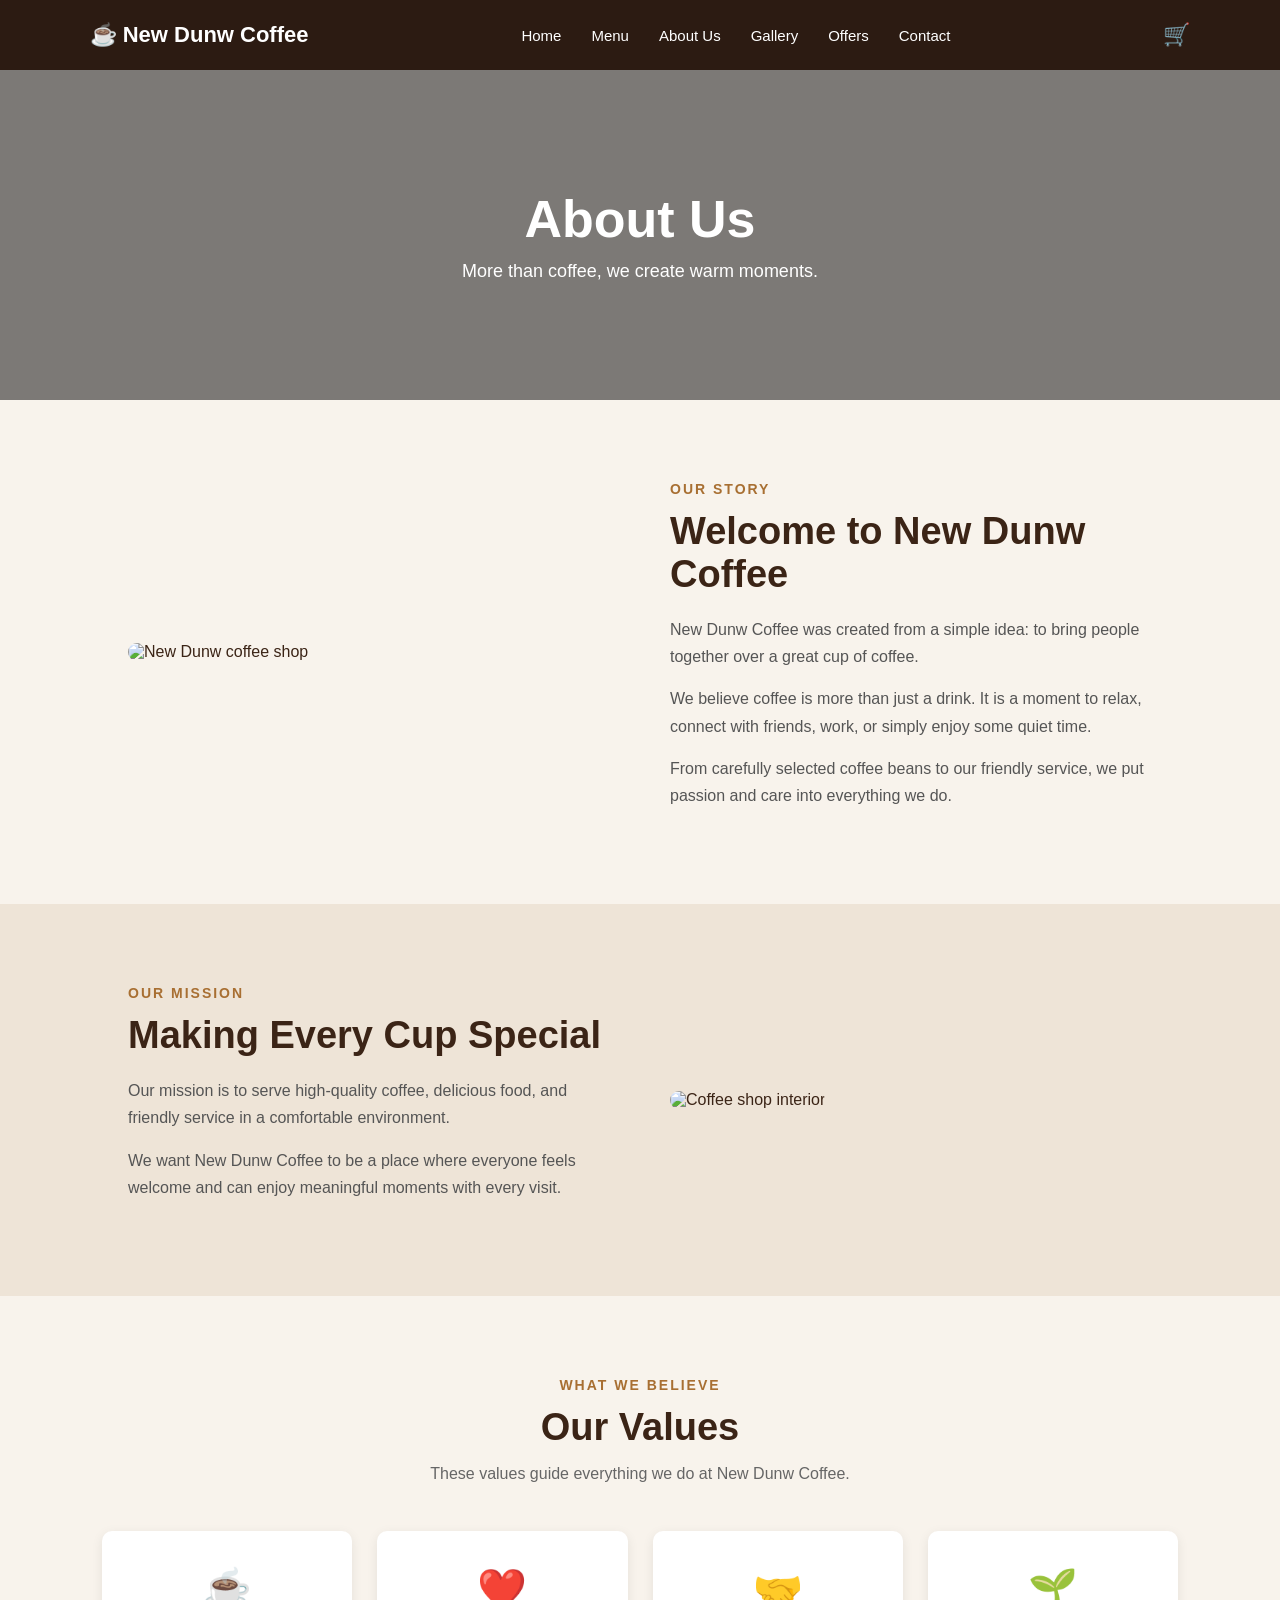
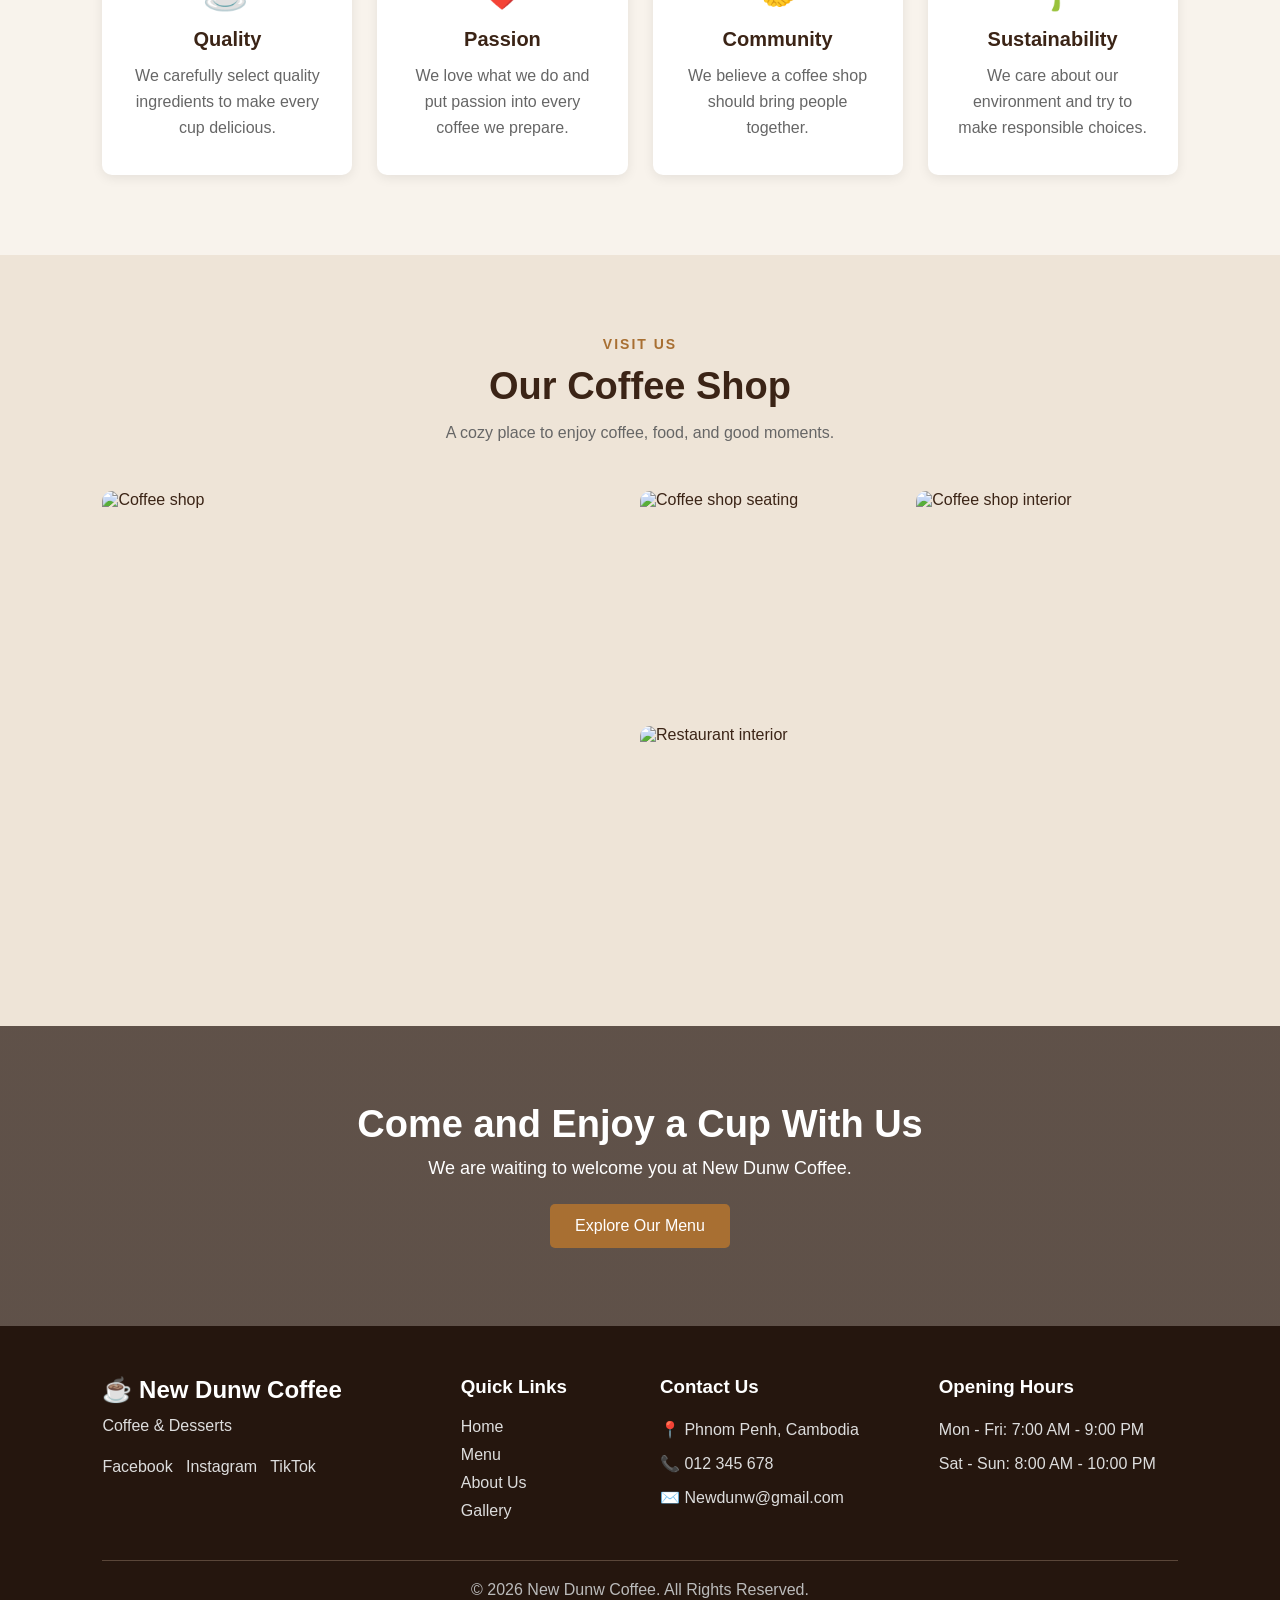
==== commit d2ab59bf: "Update Project" ====
--- a/about.html
+++ b/about.html
@@ -1,26 +1,15 @@
-<<<<<<< HEAD
 <!DOCTYPE html>
 <html lang="en">
-
 <head>
     <meta charset="UTF-8">
     <meta name="viewport" content="width=device-width, initial-scale=1.0">
-
     <title>About Us - New Dunw Coffee</title>
-
     <link rel="stylesheet" href="style.css">
 </head>
-
 <body>
-
     <!-- ================= NAVBAR ================= -->
-
     <header class="navbar">
-
-        <div class="logo">
-            ☕ New Dunw Coffee
-        </div>
-
+        <div class="logo">☕ New Dunw Coffee </div>
         <nav>
             <a href="index.html">Home</a>
             <a href="menu.html">Menu</a>
@@ -29,737 +18,167 @@
             <a href="offers.html">Offers</a>
             <a href="contact.html">Contact</a>
         </nav>
-
-        <div class="cart">
-            🛒
+        <div class="cart">🛒</div>
+    </header>
+    <!-- ================= ABOUT HERO ================= -->
+    <section class="about-hero">
+        <div class="about-hero-content">
+            <h1>About Us</h1>
+            <p>More than coffee, we create warm moments. </p>
         </div>
-
-    </header>
-
-
-    <!-- ================= ABOUT HERO ================= -->
-
-    <section class="about-hero">
-
-        <div class="about-hero-content">
-
-            <h1>About Us</h1>
-
-            <p>
-                More than coffee, we create warm moments.
-            </p>
-
+    </section>
+    <!-- ================= OUR STORY ================= -->
+    <section class="story">
+        <div class="story-image">
+            <img src="https://images.unsplash.com/photo-1445116572660-236099ec97a0?auto=format&fit=crop&w=900&q=80"alt="New Dunw coffee shop">
         </div>
-
-    </section>
-
-
-    <!-- ================= OUR STORY ================= -->
-
-    <section class="story">
-
-        <div class="story-image">
-
-            <img
-                src="https://images.unsplash.com/photo-1445116572660-236099ec97a0?auto=format&fit=crop&w=900&q=80"
-                alt="Brew Haven coffee shop">
-
-        </div>
-
-
         <div class="story-content">
-
             <span class="small-title">OUR STORY</span>
-
             <h2>Welcome to New Dunw Coffee</h2>
-
             <p>
                 New Dunw Coffee was created from a simple idea:
                 to bring people together over a great cup
                 of coffee.
             </p>
-
             <p>
                 We believe coffee is more than just a drink.
                 It is a moment to relax, connect with friends,
                 work, or simply enjoy some quiet time.
             </p>
-
             <p>
                 From carefully selected coffee beans to our
                 friendly service, we put passion and care into
                 everything we do.
             </p>
-
         </div>
-
     </section>
-
-
     <!-- ================= OUR MISSION ================= -->
-
     <section class="mission">
-
         <div class="mission-content">
-
             <span class="small-title">OUR MISSION</span>
-
             <h2>Making Every Cup Special</h2>
-
             <p>
                 Our mission is to serve high-quality coffee,
                 delicious food, and friendly service in a
                 comfortable environment.
             </p>
-
             <p>
                 We want New Dunw Coffee to be a place where everyone
                 feels welcome and can enjoy meaningful moments
                 with every visit.
             </p>
-
         </div>
-
-
         <div class="mission-image">
-
-            <img
-                src="https://images.unsplash.com/photo-1501339847302-ac426a4a7cbb?auto=format&fit=crop&w=900&q=80"
-                alt="Coffee shop interior">
-
+            <img src="https://images.unsplash.com/photo-1501339847302-ac426a4a7cbb?auto=format&fit=crop&w=900&q=80"alt="Coffee shop interior">
         </div>
-
     </section>
-
-
     <!-- ================= OUR VALUES ================= -->
-
     <section class="values">
-
         <div class="section-title">
-
             <span class="small-title">WHAT WE BELIEVE</span>
-
             <h2>Our Values</h2>
-
-            <p>
-                These values guide everything we do at New Dunw Coffee.
-            </p>
-
+            <p>These values guide everything we do at New Dunw Coffee.</p>
         </div>
-
-
         <div class="values-container">
-
-
             <!-- VALUE 1 -->
-
             <div class="value-card">
-
-                <div class="value-icon">
-                    ☕
+                <div class="value-icon">☕
                 </div>
-
                 <h3>Quality</h3>
-
                 <p>
                     We carefully select quality ingredients
                     to make every cup delicious.
                 </p>
-
             </div>
-
-
             <!-- VALUE 2 -->
-
             <div class="value-card">
-
-                <div class="value-icon">
-                    ❤️
-                </div>
-
+                <div class="value-icon"> ❤️ </div>
                 <h3>Passion</h3>
-
                 <p>
                     We love what we do and put passion into
                     every coffee we prepare.
                 </p>
-
             </div>
-
-
             <!-- VALUE 3 -->
-
             <div class="value-card">
-
-                <div class="value-icon">
-                    🤝
-                </div>
-
+                <div class="value-icon">🤝</div>
                 <h3>Community</h3>
-
                 <p>
                     We believe a coffee shop should bring
                     people together.
                 </p>
-
             </div>
-
-
             <!-- VALUE 4 -->
-
             <div class="value-card">
-
-                <div class="value-icon">
-                    🌱
-                </div>
-
+                <div class="value-icon">🌱 </div>
                 <h3>Sustainability</h3>
-
                 <p>
                     We care about our environment and try
                     to make responsible choices.
                 </p>
-
             </div>
-
         </div>
-
     </section>
-
-
     <!-- ================= STORE IMAGES ================= -->
-
     <section class="store">
-
         <div class="section-title">
-
             <span class="small-title">VISIT US</span>
-
             <h2>Our Coffee Shop</h2>
-
-            <p>
-                A cozy place to enjoy coffee, food, and good moments.
-            </p>
-
+            <p> A cozy place to enjoy coffee, food, and good moments. </p>
         </div>
-
-
         <div class="store-gallery">
-
-
             <div class="store-image large">
-
-                <img
-                    src="https://images.unsplash.com/photo-1554118811-1e0d58224f24?auto=format&fit=crop&w=1000&q=80"
-                    alt="Coffee shop">
-
+                <img src="https://images.unsplash.com/photo-1554118811-1e0d58224f24?auto=format&fit=crop&w=1000&q=80" alt="Coffee shop">
             </div>
-
-
             <div class="store-image">
-
-                <img
-                    src="https://images.unsplash.com/photo-1521017432531-fbd92d768814?auto=format&fit=crop&w=700&q=80"
-                    alt="Coffee shop seating">
-
+                <img  src="https://images.unsplash.com/photo-1521017432531-fbd92d768814?auto=format&fit=crop&w=700&q=80" alt="Coffee shop seating">
             </div>
-
-
             <div class="store-image">
-
-                <img
-                    src="https://images.unsplash.com/photo-1501339847302-ac426a4a7cbb?auto=format&fit=crop&w=700&q=80"
-                    alt="Coffee shop interior">
-
+                <img src="https://images.unsplash.com/photo-1501339847302-ac426a4a7cbb?auto=format&fit=crop&w=700&q=80" alt="Coffee shop interior">
             </div>
-
-
             <div class="store-image">
-
-                <img
-                    src="https://images.unsplash.com/photo-1517248135467-4c7edcad34c4?auto=format&fit=crop&w=700&q=80"
-                    alt="Restaurant interior">
-
+                <img src="https://images.unsplash.com/photo-1517248135467-4c7edcad34c4?auto=format&fit=crop&w=700&q=80" alt="Restaurant interior">
             </div>
-
         </div>
-
     </section>
     <!-- ================= CTA ================= -->
     <section class="about-cta">
-
         <div>
-
             <h2>Come and Enjoy a Cup With Us</h2>
-
-            <p>
-                We are waiting to welcome you at New Dunw Coffee.
-            </p>
-
-            <a href="menu.html">
-                Explore Our Menu
-            </a>
-
+            <p>  We are waiting to welcome you at New Dunw Coffee.</p>
+            <a href="menu.html"> Explore Our Menu</a>
         </div>
-
     </section>
-
-
     <!-- ================= FOOTER ================= -->
-
     <footer>
-
         <div class="footer-container">
-
-
             <div class="footer-column">
-
                 <h2>☕ New Dunw Coffee</h2>
-
-                <p>
-                    Coffee & Desserts
-                </p>
-
-                <div class="social">Facebook &nbsp; Instagram &nbsp; TikTok
-                </div>
-
+                <p>  Coffee & Desserts</p>
+                <div class="social">Facebook &nbsp; Instagram &nbsp; TikTok </div>
             </div>
-
-
             <div class="footer-column">
-
                 <h3>Quick Links</h3>
-
                 <a href="index.html">Home</a>
                 <a href="menu.html">Menu</a>
                 <a href="about.html">About Us</a>
                 <a href="gallery.html">Gallery</a>
-
             </div>
-
-
             <div class="footer-column">
-
                 <h3>Contact Us</h3>
-
                 <p>📍 Phnom Penh, Cambodia</p>
                 <p>📞 012 345 678</p>
                 <p>✉️ Newdunw@gmail.com</p>
-
             </div>
-
-
             <div class="footer-column">
-
                 <h3>Opening Hours</h3>
-
-                <p>
-                    Mon - Fri: 7:00 AM - 9:00 PM
-                </p>
-
-                <p>
-                    Sat - Sun: 8:00 AM - 10:00 PM
-                </p>
-
+                <p>  Mon - Fri: 7:00 AM - 9:00 PM </p>
+                <p> Sat - Sun: 8:00 AM - 10:00 PM</p>
             </div>
-
         </div>
-
-
-        <div class="copyright">
-
-            © 2026 New Dunw Coffee. All Rights Reserved.
-
+        <div class="copyright"> © 2026 New Dunw Coffee. All Rights Reserved.
         </div>
-
     </footer>
-
 </body>
 </html>
 
-=======
-<!DOCTYPE html>
-<html lang="en">
-
-<head>
-    <meta charset="UTF-8">
-    <meta name="viewport" content="width=device-width, initial-scale=1.0">
-
-    <title>About Us - Brew Haven</title>
-
-    <link rel="stylesheet" href="style.css">
-</head>
-
-<body>
-
-    <!-- ================= NAVBAR ================= -->
-
-    <header class="navbar">
-
-        <div class="logo">
-            ☕ Brew Haven
-        </div>
-
-        <nav>
-            <a href="index.html">Home</a>
-            <a href="menu.html">Menu</a>
-            <a href="about.html">About Us</a>
-            <a href="gallery.html">Gallery</a>
-            <a href="offers.html">Offers</a>
-            <a href="contact.html">Contact</a>
-        </nav>
-
-        <div class="cart">
-            🛒
-        </div>
-
-    </header>
-
-
-    <!-- ================= ABOUT HERO ================= -->
-
-    <section class="about-hero">
-
-        <div class="about-hero-content">
-
-            <h1>About Us</h1>
-
-            <p>
-                More than coffee, we create warm moments.
-            </p>
-
-        </div>
-
-    </section>
-
-
-    <!-- ================= OUR STORY ================= -->
-
-    <section class="story">
-
-        <div class="story-image">
-
-            <img
-                src="https://images.unsplash.com/photo-1445116572660-236099ec97a0?auto=format&fit=crop&w=900&q=80"
-                alt="Brew Haven coffee shop">
-
-        </div>
-
-
-        <div class="story-content">
-
-            <span class="small-title">OUR STORY</span>
-
-            <h2>Welcome to Brew Haven</h2>
-
-            <p>
-                Brew Haven was created from a simple idea:
-                to bring people together over a great cup
-                of coffee.
-            </p>
-
-            <p>
-                We believe coffee is more than just a drink.
-                It is a moment to relax, connect with friends,
-                work, or simply enjoy some quiet time.
-            </p>
-
-            <p>
-                From carefully selected coffee beans to our
-                friendly service, we put passion and care into
-                everything we do.
-            </p>
-
-        </div>
-
-    </section>
-
-
-    <!-- ================= OUR MISSION ================= -->
-
-    <section class="mission">
-
-        <div class="mission-content">
-
-            <span class="small-title">OUR MISSION</span>
-
-            <h2>Making Every Cup Special</h2>
-
-            <p>
-                Our mission is to serve high-quality coffee,
-                delicious food, and friendly service in a
-                comfortable environment.
-            </p>
-
-            <p>
-                We want Brew Haven to be a place where everyone
-                feels welcome and can enjoy meaningful moments
-                with every visit.
-            </p>
-
-        </div>
-
-
-        <div class="mission-image">
-
-            <img
-                src="https://images.unsplash.com/photo-1501339847302-ac426a4a7cbb?auto=format&fit=crop&w=900&q=80"
-                alt="Coffee shop interior">
-
-        </div>
-
-    </section>
-
-
-    <!-- ================= OUR VALUES ================= -->
-
-    <section class="values">
-
-        <div class="section-title">
-
-            <span class="small-title">WHAT WE BELIEVE</span>
-
-            <h2>Our Values</h2>
-
-            <p>
-                These values guide everything we do at Brew Haven.
-            </p>
-
-        </div>
-
-
-        <div class="values-container">
-
-
-            <!-- VALUE 1 -->
-
-            <div class="value-card">
-
-                <div class="value-icon">
-                    ☕
-                </div>
-
-                <h3>Quality</h3>
-
-                <p>
-                    We carefully select quality ingredients
-                    to make every cup delicious.
-                </p>
-
-            </div>
-
-
-            <!-- VALUE 2 -->
-
-            <div class="value-card">
-
-                <div class="value-icon">
-                    ❤️
-                </div>
-
-                <h3>Passion</h3>
-
-                <p>
-                    We love what we do and put passion into
-                    every coffee we prepare.
-                </p>
-
-            </div>
-
-
-            <!-- VALUE 3 -->
-
-            <div class="value-card">
-
-                <div class="value-icon">
-                    🤝
-                </div>
-
-                <h3>Community</h3>
-
-                <p>
-                    We believe a coffee shop should bring
-                    people together.
-                </p>
-
-            </div>
-
-
-            <!-- VALUE 4 -->
-
-            <div class="value-card">
-
-                <div class="value-icon">
-                    🌱
-                </div>
-
-                <h3>Sustainability</h3>
-
-                <p>
-                    We care about our environment and try
-                    to make responsible choices.
-                </p>
-
-            </div>
-
-        </div>
-
-    </section>
-
-
-    <!-- ================= STORE IMAGES ================= -->
-
-    <section class="store">
-
-        <div class="section-title">
-
-            <span class="small-title">VISIT US</span>
-
-            <h2>Our Coffee Shop</h2>
-
-            <p>
-                A cozy place to enjoy coffee, food, and good moments.
-            </p>
-
-        </div>
-
-
-        <div class="store-gallery">
-
-
-            <div class="store-image large">
-
-                <img
-                    src="https://images.unsplash.com/photo-1554118811-1e0d58224f24?auto=format&fit=crop&w=1000&q=80"
-                    alt="Coffee shop">
-
-            </div>
-
-
-            <div class="store-image">
-
-                <img
-                    src="https://images.unsplash.com/photo-1521017432531-fbd92d768814?auto=format&fit=crop&w=700&q=80"
-                    alt="Coffee shop seating">
-
-            </div>
-
-
-            <div class="store-image">
-
-                <img
-                    src="https://images.unsplash.com/photo-1501339847302-ac426a4a7cbb?auto=format&fit=crop&w=700&q=80"
-                    alt="Coffee shop interior">
-
-            </div>
-
-
-            <div class="store-image">
-
-                <img
-                    src="https://images.unsplash.com/photo-1517248135467-4c7edcad34c4?auto=format&fit=crop&w=700&q=80"
-                    alt="Restaurant interior">
-
-            </div>
-
-        </div>
-
-    </section>
-
-
-    <!-- ================= CTA ================= -->
-
-    <section class="about-cta">
-
-        <div>
-
-            <h2>Come and Enjoy a Cup With Us</h2>
-
-            <p>
-                We are waiting to welcome you at Brew Haven.
-            </p>
-
-            <a href="menu.html">
-                Explore Our Menu
-            </a>
-
-        </div>
-
-    </section>
-
-
-    <!-- ================= FOOTER ================= -->
-
-    <footer>
-
-        <div class="footer-container">
-
-
-            <div class="footer-column">
-
-                <h2>☕ Brew Haven</h2>
-
-                <p>
-                    Coffee & Desserts
-                </p>
-
-                <div class="social">
-                    Facebook &nbsp; Instagram &nbsp; TikTok
-                </div>
-
-            </div>
-
-
-            <div class="footer-column">
-
-                <h3>Quick Links</h3>
-
-                <a href="index.html">Home</a>
-                <a href="menu.html">Menu</a>
-                <a href="about.html">About Us</a>
-                <a href="gallery.html">Gallery</a>
-
-            </div>
-
-
-            <div class="footer-column">
-
-                <h3>Contact Us</h3>
-
-                <p>📍 Phnom Penh, Cambodia</p>
-                <p>📞 012 345 678</p>
-                <p>✉️ brewhaven@gmail.com</p>
-
-            </div>
-
-
-            <div class="footer-column">
-
-                <h3>Opening Hours</h3>
-
-                <p>
-                    Mon - Fri: 7:00 AM - 9:00 PM
-                </p>
-
-                <p>
-                    Sat - Sun: 8:00 AM - 10:00 PM
-                </p>
-
-            </div>
-
-        </div>
-
-
-        <div class="copyright">
-
-            © 2026 Brew Haven Coffee. All Rights Reserved.
-
-        </div>
-
-    </footer>
-
-</body>
-</html>
-
->>>>>>> 7a232534568e75510dc2b8554083ca7edbdaab31
--- a/style.css
+++ b/style.css
@@ -1,4 +1,3 @@
-<<<<<<< HEAD
 * {
     margin: 0;
     padding: 0;
@@ -2829,415 +2828,211 @@
 /* ================= CHECKOUT HERO ================= */
 
 .checkout-hero {
-
     height: 320px;
-
     background-image:
         linear-gradient(
             rgba(45, 27, 18, 0.65),
             rgba(45, 27, 18, 0.65)
         ),
         url("https://images.unsplash.com/photo-1495474472287-4d71bcdd2085?auto=format&fit=crop&w=1600&q=80");
-
     background-size: cover;
-
     background-position: center;
-
-    display: flex;
-
-    align-items: center;
-
+    display: flex;
+    align-items: center;
     justify-content: center;
-
-    text-align: center;
-
-    color: white;
-}
-
-
+    text-align: center;
+    color: white;
+}
 .checkout-hero span {
-
     letter-spacing: 3px;
-
     font-size: 13px;
 }
-
-
 .checkout-hero h1 {
-
     font-size: 50px;
-
     margin: 12px 0;
 }
-
-
 .checkout-hero p {
-
     font-size: 17px;
 }
-
-
-
 /* ================= CHECKOUT SECTION ================= */
-
 .checkout-section {
-
     padding: 80px 8%;
-
     background-color: #f8f3ec;
 }
-
-
 .checkout-container {
-
     max-width: 1100px;
-
     margin: auto;
-
     display: grid;
-
-    grid-template-columns:
-        1.3fr 0.7fr;
-
+    grid-template-columns:1.3fr 0.7fr;
     gap: 30px;
-
     align-items: start;
 }
-
-
-
 /* ================= CHECKOUT CARD ================= */
-
 .checkout-card,
 .checkout-summary {
-
     background-color: white;
-
     padding: 35px;
-
     border-radius: 10px;
-
     box-shadow:
         0 5px 20px
         rgba(0, 0, 0, 0.08);
 }
-
-
 .checkout-title {
 
     margin-bottom: 25px;
 }
-
-
 .checkout-title h2 {
-
     margin-top: 7px;
-
     color: #3b2416;
-
     font-size: 25px;
 }
-
-
 .checkout-subtitle {
-
     margin-top: 30px;
-
     padding-top: 25px;
-
     border-top: 1px solid #eee;
 }
-
-
-
 /* ================= ORDER TYPE ================= */
-
 .order-type {
-
     display: grid;
-
-    grid-template-columns:
-        1fr 1fr;
-
+    grid-template-columns:1fr 1fr;
     gap: 12px;
-
     margin-bottom: 20px;
 }
-
-
 .type-option {
-
     border: 1px solid #ddd;
-
     border-radius: 6px;
-
     padding: 14px;
-
     cursor: pointer;
-
     color: #555;
-
-    display: flex;
-
-    align-items: center;
-
+    display: flex;
+    align-items: center;
     gap: 10px;
 }
-
-
 .type-option:has(input:checked) {
-
     border-color: #a86f32;
-
     background-color: #f8f3ec;
-
     color: #6b4325;
 }
-
-
-
 /* ================= PAYMENT ================= */
-
 .payment-methods {
-
     display: grid;
-
-    grid-template-columns:
-        repeat(3, 1fr);
-
+    grid-template-columns: repeat(3, 1fr);
     gap: 10px;
-
     margin-bottom: 30px;
 }
-
-
 .payment-option {
-
     border: 1px solid #ddd;
-
     border-radius: 6px;
-
     padding: 13px 10px;
-
     cursor: pointer;
-
-    display: flex;
-
-    align-items: center;
-
+    display: flex;
+    align-items: center;
     gap: 7px;
-
     font-size: 14px;
 }
-
-
 .payment-option:has(input:checked) {
-
     border-color: #a86f32;
-
     background-color: #f8f3ec;
-
     color: #6b4325;
 }
-
-
-
 /* ================= PLACE ORDER ================= */
-
 .place-order-btn {
-
     width: 100%;
-
     padding: 15px;
-
     border: none;
-
     border-radius: 5px;
-
     background-color: #6b4325;
-
-    color: white;
-
+    color: white;
     font-size: 15px;
-
-    font-weight: bold;
-
+    font-weight: bold;
     cursor: pointer;
 }
-
-
 .place-order-btn:hover {
-
     background-color: #a86f32;
 }
-
-
-
 /* ================= CHECKOUT ITEMS ================= */
-
 .checkout-items {
-
     border-top: 1px solid #eee;
-
     margin-bottom: 20px;
 }
-
-
 .checkout-item {
-
-    display: flex;
-
-    align-items: center;
-
+    display: flex;
+    align-items: center;
     gap: 12px;
-
     padding: 15px 0;
-
     border-bottom: 1px solid #eee;
 }
-
-
 .checkout-item img {
-
     width: 60px;
-
     height: 60px;
-
     object-fit: cover;
-
     border-radius: 6px;
 }
-
-
 .checkout-item-info {
-
     flex: 1;
 }
-
-
 .checkout-item-info h4 {
-
     color: #3b2416;
-
     margin-bottom: 5px;
 }
-
-
 .checkout-item-info p {
-
     color: #777;
-
     font-size: 13px;
 }
-
-
 .checkout-item-price {
-
     color: #6b4325;
-
-    font-weight: bold;
-}
-
-
-
+    font-weight: bold;
+}
 /* ================= SUMMARY ================= */
-
 .summary-line {
-
-    display: flex;
-
+    display: flex;
     justify-content: space-between;
-
-    align-items: center;
-
+    align-items: center;
     padding: 12px 0;
-
     color: #666;
-
     border-bottom: 1px solid #eee;
 }
-
-
 .summary-total {
-
-    display: flex;
-
+    display: flex;
     justify-content: space-between;
-
-    align-items: center;
-
+    align-items: center;
     padding-top: 20px;
-
     margin-top: 5px;
-
     font-size: 20px;
-
     color: #3b2416;
 }
-
-
 .summary-total strong {
-
     color: #a86f32;
-
     font-size: 25px;
 }
-
-
-
 /* ================= RESPONSIVE ================= */
-
 @media (max-width: 850px) {
-
     .checkout-container {
-
         grid-template-columns: 1fr;
     }
 
 }
-
-
 @media (max-width: 600px) {
-
     .checkout-section {
-
         padding: 55px 7%;
     }
-
-
     .checkout-card,
     .checkout-summary {
-
         padding: 25px 18px;
     }
-
-
     .checkout-hero {
-
         height: 280px;
     }
-
-
     .checkout-hero h1 {
-
         font-size: 40px;
     }
-
-
     .order-type {
-
         grid-template-columns: 1fr;
     }
-
-
     .payment-methods {
-
         grid-template-columns: 1fr;
     }
-
-
     .checkout-item {
-
         align-items: flex-start;
     }
 
@@ -3254,1468 +3049,3 @@
 
 
 
-=======
-* {
-    margin: 0;
-    padding: 0;
-    box-sizing: border-box;
-}
-body {
-    font-family: Arial, sans-serif;
-    color: #3b2416;
-    background-color: #f8f3ec;
-}
-/* ================= NAVBAR ================= */
-.navbar {
-    height: 70px;
-    background-color: #2c1b12;
-
-    display: flex;
-    align-items: center;
-    justify-content: space-between;
-    padding: 0 7%;
-}
-.logo {
-    color: white;
-    font-size: 22px;
-    font-weight: bold;
-}
-.navbar nav {
-    display: flex;
-    gap: 30px;
-}
-.navbar nav a {
-    color: white;
-    text-decoration: none;
-    font-size: 15px;
-}
-.navbar nav a:hover {
-    color: #d6a15d;
-}
-.cart {
-    color: white;
-    font-size: 22px;
-}
-/* ================= HERO ================= */
-.hero {
-    height: 600px;
-    background-image:
-        linear-gradient(
-            rgba(0, 0, 0, 0.45),
-            rgba(0, 0, 0, 0.45)
-        ),
-        url("https://images.unsplash.com/photo-1495474472287-4d71bcdd2085?auto=format&fit=crop&w=1600&q=80");
-
-    background-size: cover;
-    background-position: center;
-    display: flex;
-    align-items: center;
-    padding-left: 10%;
-}
-
-.hero-content {
-    color: white;
-    max-width: 500px;
-}
-
-.hero-content h1 {
-    font-size: 55px;
-    line-height: 1.1;
-    margin-bottom: 20px;
-}
-
-.hero-content p {
-    font-size: 18px;
-    line-height: 1.6;
-    margin-bottom: 30px;
-}
-
-.hero-buttons {
-    display: flex;
-    gap: 15px;
-}
-
-.btn {
-    text-decoration: none;
-    padding: 13px 25px;
-    border-radius: 5px;
-    display: inline-block;
-}
-
-.primary {
-    background-color: #a86f32;
-    color: white;
-}
-.secondary {
-    border: 1px solid white;
-    color: white;
-}
-.btn:hover {
-    opacity: 0.8;
-}
-/* ================= POPULAR ================= */
-.popular {
-    padding: 70px 8%;
-    text-align: center;
-}
-.popular h2,
-.reviews h2 {
-    font-size: 32px;
-    margin-bottom: 10px;
-}
-.line {
-    width: 50px;
-    height: 3px;
-    background-color: #a86f32;
-    margin: 0 auto 40px;
-}
-
-.popular-container {
-    display: grid;
-    grid-template-columns: repeat(4, 1fr);
-    gap: 25px;
-}
-
-.popular-card {
-    background-color: white;
-    border-radius: 8px;
-    overflow: hidden;
-    padding-bottom: 20px;
-}
-
-.popular-card img {
-    width: 100%;
-    height: 190px;
-    object-fit: cover;
-}
-
-.popular-card h3 {
-    margin-top: 15px;
-    font-size: 18px;
-}
-
-.popular-card p {
-    margin-top: 8px;
-    color: #a86f32;
-    font-weight: bold;
-}
-/* ================= ABOUT ================= */
-.about-coffee {
-    padding: 80px 10%;
-    display: flex;
-    align-items: center;
-    gap: 60px;
-    background-color: #eee4d7;
-}
-.about-image {
-    width: 50%;
-}
-.about-image img {
-    width: 100%;
-    border-radius: 8px;
-}
-.about-text {
-    width: 50%;
-}
-.about-text h2 {
-    font-size: 35px;
-    margin-bottom: 20px;
-}
-.about-text p {
-    line-height: 1.7;
-    margin-bottom: 15px;
-}
-.read-more {
-    display: inline-block;
-    margin-top: 15px;
-    background-color: #6b4325;
-    color: white;
-    padding: 12px 22px;
-    text-decoration: none;
-    border-radius: 5px;
-}
-/* ================= WHY US ================= */
-.why-us {
-    background-color: #3a2518;
-    color: white;
-    text-align: center;
-    padding: 70px 8%;
-}
-.why-us h2 {
-    font-size: 32px;
-    margin-bottom: 40px;
-}
-.why-container {
-    display: grid;
-    grid-template-columns: repeat(4, 1fr);
-    gap: 30px;
-}
-.why-card {
-    padding: 20px;
-}
-.icon {
-    font-size: 40px;
-    margin-bottom: 15px;
-}
-.why-card h3 {
-    margin-bottom: 10px;
-}
-.why-card p {
-    color: #ddd;
-    line-height: 1.5;
-}
-/* ================= REVIEWS ================= */
-.reviews {
-    padding: 70px 8%;
-    text-align: center;
-}
-.review-container {
-    display: grid;
-    grid-template-columns: repeat(3, 1fr);
-    gap: 25px;
-    margin-top: 40px;
-}
-.review-card {
-    background-color: white;
-    padding: 25px;
-    border-radius: 8px;
-    text-align: left;
-}
-.customer {
-    font-size: 18px;
-    display: flex;
-    gap: 10px;
-    align-items: center;
-}
-.stars {
-    color: #d8943e;
-    margin: 12px 0;
-}
-.review-card p {
-    line-height: 1.5;
-    color: #555;
-}
-/* ================= OFFER ================= */
-
-.offer {
-    min-height: 300px;
-    background-image:
-        linear-gradient(
-            rgba(0, 0, 0, 0.45),
-            rgba(0, 0, 0, 0.45)
-        ),
-        url("https://images.unsplash.com/photo-1509042239860-f550ce710b93?auto=format&fit=crop&w=1600&q=80");
-
-    background-size: cover;
-    background-position: center;
-    display: flex;
-    align-items: center;
-    padding-left: 10%;
-}
-.offer-text {
-    color: white;
-}
-.offer-text h2 {
-    font-size: 40px;
-    margin-bottom: 10px;
-}
-.offer-text p {
-    font-size: 22px;
-    margin-bottom: 20px;
-}
-/* ================= FOOTER ================= */
-footer {
-    background-color: #25160e;
-    color: white;
-    padding: 50px 8% 20px;
-}
-.footer-container {
-    display: grid;
-    grid-template-columns: 2fr 1fr 1.5fr 1.5fr;
-    gap: 40px;
-}
-.footer-column {
-    display: flex;
-    flex-direction: column;
-    gap: 10px;
-}
-.footer-column h3 {
-    margin-bottom: 10px;
-}
-.footer-column a {
-    color: #ddd;
-    text-decoration: none;
-}
-.footer-column p {
-    color: #ddd;
-    line-height: 1.5;
-}
-.social {
-    margin-top: 10px;
-    color: #ddd;
-}
-.copyright {
-    border-top: 1px solid #5a4639;
-    text-align: center;
-    margin-top: 40px;
-    padding-top: 20px;
-    color: #bbb;
-}
-/* ================= RESPONSIVE ================= */
-
-@media (max-width: 900px) {
-    .navbar {
-        padding: 0 4%;
-    }
-    .navbar nav {
-        gap: 15px;
-    }
-    .hero-content h1 {
-        font-size: 45px;
-    }
-    .popular-container {
-        grid-template-columns: repeat(2, 1fr);
-    }
-    .why-container {
-        grid-template-columns: repeat(2, 1fr);
-    }
-    .footer-container {
-        grid-template-columns: repeat(2, 1fr);
-    }
-}
-@media (max-width: 600px) {
-    .navbar {
-        height: auto;
-        padding: 20px;
-        flex-direction: column;
-        gap: 20px;
-    }
-    .navbar nav {
-        flex-wrap: wrap;
-        justify-content: center;
-    }
-    .hero {
-        height: 500px;
-        padding: 30px;
-    }
-    .hero-content h1 {
-        font-size: 38px;
-    }
-    .popular-container {
-        grid-template-columns: 1fr;
-    }
-    .about-coffee {
-        flex-direction: column;
-        padding: 50px 8%;
-    }
-    .about-image,
-    .about-text {
-        width: 100%;
-    }
-    .why-container {
-        grid-template-columns: 1fr;
-    }
-    .review-container {
-        grid-template-columns: 1fr;
-    }
-    .footer-container {
-        grid-template-columns: 1fr;
-    }
-    .offer {
-        padding: 40px;
-    }
-    .offer-text h2 {
-        font-size: 32px;
-    }
-}
-/* ================= MENU HERO ================= */
-.menu-hero {
-    height: 300px;
-    background-image:
-        linear-gradient(
-            rgba(0, 0, 0, 0.45),
-            rgba(0, 0, 0, 0.45)
-        ),
-        url("https://images.unsplash.com/photo-1445116572660-236099ec97a0?auto=format&fit=crop&w=1600&q=80");
-    background-size: cover;
-    background-position: center;
-    display: flex;
-    align-items: center;
-    justify-content: center;
-    text-align: center;
-    color: white;
-}
-.menu-hero h1 {
-    font-size: 50px;
-    margin-bottom: 10px;
-}
-.menu-hero p {
-    font-size: 18px;
-}
-/* ================= MENU ================= */
-.menu {
-    padding: 60px 8%;
-}
-/* CATEGORY */
-.category {
-    display: flex;
-    justify-content: center;
-    gap: 15px;
-    margin-bottom: 60px;
-}
-.category a {
-    text-decoration: none;
-    color: #5b3821;
-    border: 1px solid #c8a47a;
-    padding: 10px 20px;
-    border-radius: 20px;
-}
-.category a:hover {
-    background-color: #6b4325;
-    color: white;
-}
-/* MENU SECTION */
-.menu-section {
-    margin-bottom: 70px;
-}
-.menu-section h2 {
-    text-align: center;
-    font-size: 32px;
-    margin-bottom: 30px;
-}
-/* MENU GRID */
-.menu-grid {
-    display: grid;
-    grid-template-columns: repeat(3, 1fr);
-    gap: 25px;
-}
-/* MENU CARD */
-.menu-card {
-    background-color: white;
-    border-radius: 10px;
-    overflow: hidden;
-    padding-bottom: 20px;
-    text-align: center;
-    box-shadow: 0 3px 12px rgba(0, 0, 0, 0.08);
-}
-.menu-card img {
-    width: 100%;
-    height: 210px;
-    object-fit: cover;
-}
-.menu-card h3 {
-    margin-top: 15px;
-    font-size: 19px;
-}
-.menu-card p {
-    color: #777;
-    margin: 8px 15px;
-    line-height: 1.4;
-}
-.price {
-    color: #a86f32;
-    font-size: 18px;
-    font-weight: bold;
-    margin: 12px;
-}
-.menu-card button {
-    border: none;
-    background-color: #6b4325;
-    color: white;
-    padding: 10px 20px;
-    border-radius: 5px;
-    cursor: pointer;
-}
-.menu-card button:hover {
-    background-color: #a86f32;
-}
-/* ================= MENU RESPONSIVE ================= */
-@media (max-width: 900px) {
-    .menu-grid {
-        grid-template-columns: repeat(2, 1fr);
-    }
-}
-@media (max-width: 600px) {
-    .category {
-        flex-wrap: wrap;
-    }
-    .menu-grid {
-        grid-template-columns: 1fr;
-    }
-    .menu-hero h1 {
-        font-size: 40px;
-    }
-}
-/* ================= CART HERO ================= */
-.cart-hero {
-    height: 300px;
-    background-image: url("https://images.unsplash.com/photo-1445116572660-236099ec97a0?auto=format&fit=crop&w=1600&q=80");
-    background-size: cover;
-    background-position: center;
-    display: flex;
-    flex-direction: column;
-    justify-content: center;
-    align-items: center;
-    color: white;
-    text-align: center;
-}
-.cart-hero h1 {
-    font-size: 45px;
-    margin-bottom: 10px;
-}
-.cart-hero p {
-    font-size: 18px;
-}
-/* ================= CART SECTION ================= */
-.cart-section {
-    padding: 60px 8%;
-    background: #f8f5f0;
-}
-.cart-container {
-    display: grid;
-    grid-template-columns: 2fr 1fr;
-    gap: 30px;
-    max-width: 1200px;
-    margin: auto;
-}
-/* ================= CART ITEMS ================= */
-.cart-items {
-    background: white;
-    padding: 30px;
-    border-radius: 12px;
-}
-.cart-items h2 {
-    margin-bottom: 25px;
-    color: #3e2723;
-}
-.cart-item {
-    display: flex;
-    align-items: center;
-    gap: 20px;
-    padding: 20px 0;
-    border-bottom: 1px solid #ddd;
-}
-.cart-item img {
-    width: 100px;
-    height: 100px;
-    object-fit: cover;
-    border-radius: 10px;
-}
-.item-info {
-    flex: 1;
-}
-.item-info h3 {
-    margin-bottom: 5px;
-    color: #3e2723;
-}
-.item-info p {
-    color: #777;
-    font-size: 14px;
-    margin-bottom: 8px;
-}
-.item-info span {
-    font-weight: bold;
-    color: #a0522d;
-}
-/* ================= QUANTITY ================= */
-.quantity {
-    display: flex;
-    align-items: center;
-    gap: 10px;
-}
-.quantity button {
-    width: 30px;
-    height: 30px;
-    border: none;
-    border-radius: 50%;
-    background: #6f4e37;
-    color: white;
-    cursor: pointer;
-}
-.quantity span {
-    font-weight: bold;
-}
-/* ================= ITEM TOTAL ================= */
-.item-total {
-    font-weight: bold;
-    color: #3e2723;
-}
-/* ================= REMOVE ================= */
-.remove {
-    border: none;
-    background: none;
-    color: #c0392b;
-    cursor: pointer;
-}
-/* ================= CART TOTAL ================= */
-.cart-total {
-    background: white;
-    padding: 30px;
-    border-radius: 12px;
-    height: fit-content;
-}
-.cart-total h2 {
-    color: #3e2723;
-    margin-bottom: 25px;
-}
-.total-row {
-    display: flex;
-    justify-content: space-between;
-    margin: 15px 0;
-}
-.grand-total {
-    font-size: 22px;
-    font-weight: bold;
-    color: #3e2723;
-}
-/* ================= CHECKOUT BUTTON ================= */
-.checkout-btn {
-    width: 100%;
-    padding: 14px;
-    margin-top: 20px;
-    border: none;
-    border-radius: 8px;
-    background: #6f4e37;
-    color: white;
-    font-size: 16px;
-    font-weight: bold;
-    cursor: pointer;
-}
-.checkout-btn:hover {
-    background: #4e342e;
-}
-/* ================= CONTINUE SHOPPING ================= */
-.continue-shopping {
-    display: block;
-    text-align: center;
-    margin-top: 20px;
-    color: #6f4e37;
-    text-decoration: none;
-}
-/* ================= MOBILE ================= */
-@media (max-width: 768px) {
-    .cart-container {
-        grid-template-columns: 1fr;
-    }
-    .cart-item {
-        flex-wrap: wrap;
-    }
-    .item-info {
-        min-width: 180px;
-    }
-    .cart-hero h1 {
-        font-size: 35px;
-    }
-}
-/* ================= ABOUT HERO ================= */
-.about-hero {
-    height: 330px;
-    background-image:
-        linear-gradient(
-            rgba(0, 0, 0, 0.50),
-            rgba(0, 0, 0, 0.50)
-        ),
-        url("https://images.unsplash.com/photo-1511081692775-05d0f180a065?auto=format&fit=crop&w=1600&q=80");
-    background-size: cover;
-    background-position: center;
-    display: flex;
-    align-items: center;
-    justify-content: center;
-    text-align: center;
-    color: white;
-}
-.about-hero h1 {
-    font-size: 52px;
-    margin-bottom: 12px;
-}
-.about-hero p {
-    font-size: 18px;
-}
-/* ================= STORY ================= */
-.story {
-    padding: 80px 10%;
-    display: flex;
-    align-items: center;
-    gap: 60px;
-    background-color: #f8f3ec;
-}
-
-.story-image {
-    width: 50%;
-}
-.story-image img {
-    width: 100%;
-    height: 400px;
-    object-fit: cover;
-    border-radius: 10px;
-}
-.story-content {
-    width: 50%;
-}
-.small-title {
-    color: #a86f32;
-    font-size: 14px;
-    font-weight: bold;
-    letter-spacing: 2px;
-}
-.story-content h2,
-.mission-content h2 {
-    font-size: 38px;
-    margin: 12px 0 20px;
-}
-.story-content p,
-.mission-content p {
-    color: #555;
-    line-height: 1.7;
-    margin-bottom: 15px;
-}
-/* ================= MISSION ================= */
-.mission {
-    padding: 80px 10%;
-    display: flex;
-    align-items: center;
-    gap: 60px;
-    background-color: #eee4d7;
-}
-.mission-content {
-    width: 50%;
-}
-.mission-image {
-    width: 50%;
-}
-.mission-image img {
-    width: 100%;
-    height: 400px;
-    object-fit: cover;
-    border-radius: 10px;
-}
-/* ================= VALUES ================= */
-.values {
-    padding: 80px 8%;
-    background-color: #f8f3ec;
-}
-.section-title {
-    text-align: center;
-    max-width: 650px;
-    margin: 0 auto 45px;
-}
-.section-title h2 {
-    font-size: 38px;
-    margin: 12px 0;
-}
-.section-title p {
-    color: #666;
-    line-height: 1.6;
-}
-.values-container {
-    display: grid;
-    grid-template-columns: repeat(4, 1fr);
-    gap: 25px;
-}
-.value-card {
-    background-color: white;
-    text-align: center;
-    padding: 35px 25px;
-    border-radius: 10px;
-    box-shadow: 0 3px 12px rgba(0, 0, 0, 0.08);
-}
-
-.value-icon {
-    font-size: 40px;
-    margin-bottom: 15px;
-}
-
-.value-card h3 {
-    font-size: 20px;
-    margin-bottom: 12px;
-}
-.value-card p {
-    color: #666;
-    line-height: 1.6;
-}
-/* ================= STORE ================= */
-
-.store {
-    padding: 80px 8%;
-    background-color: #eee4d7;
-}
-.store-gallery {
-    display: grid;
-    grid-template-columns: 2fr 1fr 1fr;
-    grid-template-rows: 220px 220px;
-    gap: 15px;
-}
-.store-image {
-    overflow: hidden;
-    border-radius: 10px;
-}
-
-.store-image.large {
-    grid-row: span 2;
-}
-
-.store-image img {
-    width: 100%;
-    height: 100%;
-    object-fit: cover;
-    transition: transform 0.4s;
-}
-.store-image:hover img {
-    transform: scale(1.05);
-}
-/* ================= ABOUT CTA ================= */
-
-.about-cta {
-    min-height: 300px;
-
-    background-image:
-        linear-gradient(
-            rgba(44, 27, 18, 0.75),
-            rgba(44, 27, 18, 0.75)
-        ),
-        url("https://images.unsplash.com/photo-1447933601403-0c6688de566e?auto=format&fit=crop&w=1600&q=80");
-
-    background-size: cover;
-    background-position: center;
-    display: flex;
-    align-items: center;
-    justify-content: center;
-    text-align: center;
-    color: white;
-}
-.about-cta h2 {
-    font-size: 38px;
-    margin-bottom: 12px;
-}
-.about-cta p {
-    font-size: 18px;
-    margin-bottom: 25px;
-}
-.about-cta a {
-    display: inline-block;
-    background-color: #a86f32;
-    color: white;
-    text-decoration: none;
-    padding: 13px 25px;
-    border-radius: 5px;
-}
-
-.about-cta a:hover {
-    opacity: 0.85;
-}
-/* ================= ABOUT RESPONSIVE ================= */
-@media (max-width: 900px) {
-    .story,
-    .mission {
-        padding: 60px 7%;
-        gap: 30px;
-    }
-    .values-container {
-        grid-template-columns: repeat(2, 1fr);
-    }
-    .store-gallery {
-        grid-template-columns: 1fr 1fr;
-        grid-template-rows: 250px 200px 200px;
-    }
-    .store-image.large {
-        grid-column: span 2;
-        grid-row: span 1;
-    }
-
-}
-@media (max-width: 600px) {
-
-    .about-hero {
-        height: 280px;
-    }
-
-    .about-hero h1 {
-        font-size: 40px;
-    }
-
-    .story,
-    .mission {
-        flex-direction: column;
-
-        padding: 50px 8%;
-    }
-
-    .story-image,
-    .story-content,
-    .mission-image,
-    .mission-content {
-        width: 100%;
-    }
-
-    .story-image img,
-    .mission-image img {
-        height: 280px;
-    }
-
-    .story-content h2,
-    .mission-content h2 {
-        font-size: 30px;
-    }
-
-    .values {
-        padding: 50px 8%;
-    }
-
-    .values-container {
-        grid-template-columns: 1fr;
-    }
-
-    .store {
-        padding: 50px 8%;
-    }
-    .store-gallery {
-        display: grid;
-        grid-template-columns: 1fr;
-        grid-template-rows: repeat(4, 220px);
-    }
-    .store-image.large {
-        grid-column: auto;
-        grid-row: auto;
-    }
-    .about-cta {
-        padding: 50px 20px;
-    }
-    .about-cta h2 {
-        font-size: 30px;
-    }
-}
-/* ================= CART HERO ================= */
-.cart-hero {
-    height: 300px;
-    background-image:
-        linear-gradient(
-            rgba(0, 0, 0, 0.50),
-            rgba(0, 0, 0, 0.50)
-        ),
-        url("https://images.unsplash.com/photo-1498804103079-a6351b050096?auto=format&fit=crop&w=1600&q=80");
-    background-size: cover;
-    background-position: center;
-    display: flex;
-    align-items: center;
-    justify-content: center;
-    text-align: center;
-    color: white;
-}
-.cart-hero h1 {
-    font-size: 50px;
-    margin-bottom: 10px;
-}
-.cart-hero p {
-    font-size: 18px;
-}
-/* ================= CART SECTION ================= */
-.cart-section {
-    padding: 70px 8%;
-    background-color: #f8f3ec;
-}
-.cart-container {
-    display: grid;
-    grid-template-columns: 2fr 1fr;
-    gap: 35px;
-    max-width: 1200px;
-    margin: auto;
-    align-items: start;
-}
-/* ================= CART ITEMS ================= */
-.cart-items {
-    background-color: white;
-    padding: 30px;
-    border-radius: 10px;
-    box-shadow:
-        0 3px 12px
-        rgba(0, 0, 0, 0.08);
-}
-.cart-title {
-    display: flex;
-    justify-content: space-between;
-    align-items: center;
-    margin-bottom: 25px;
-    padding-bottom: 20px;
-
-    border-bottom: 1px solid #ddd;
-}
-.cart-title h2 {
-    font-size: 25px;
-}
-.cart-title span {
-    color: #777;
-    font-size: 14px;
-}
-/* ================= CART ITEM ================= */
-.cart-item {
-    display: grid;
-    grid-template-columns:90px 1fr auto auto auto;
-    align-items: center;
-    gap: 18px;
-    padding: 20px 0;
-    border-bottom: 1px solid #eee;
-}
-.cart-item img {
-    width: 90px;
-    height: 90px;
-    object-fit: cover;
-    border-radius: 8px;
-}
-.cart-item-info h3 {
-    font-size: 17px;
-    margin-bottom: 7px;
-}
-.cart-item-info p {
-    color: #777;
-    font-size: 13px;
-    margin-bottom: 8px;
-}
-.item-price {
-    color: #a86f32;
-    font-weight: bold;
-}
-/* ================= QUANTITY ================= */
-.quantity {
-    display: flex;
-    align-items: center;
-    gap: 8px;
-}
-.quantity button {
-    width: 30px;
-    height: 30px;
-    border: 1px solid #cdb79e;
-    background-color: white;
-    color: #6b4325;
-    border-radius: 4px;
-    cursor: pointer;
-    font-size: 18px;
-}
-.quantity button:hover {
-    background-color: #6b4325;
-    color: white;
-}
-.quantity span {
-    min-width: 20px;
-    text-align: center;
-    font-weight: bold;
-}
-/* ================= ITEM TOTAL ================= */
-.item-total {
-    font-weight: bold;
-    min-width: 60px;
-    text-align: right;
-}
-/* ================= REMOVE ================= */
-.remove {
-    border: none;
-    background: none;
-    color: #999;
-    cursor: pointer;
-    font-size: 16px;
-}
-.remove:hover {
-    color: #a33;
-}
-/* ================= CONTINUE SHOPPING ================= */
-.continue-shopping {
-    display: inline-block;
-    margin-top: 25px;
-    color: #6b4325;
-    text-decoration: none;
-    font-weight: bold;
-}
-.continue-shopping:hover {
-    color: #a86f32;
-}
-/* ================= ORDER SUMMARY ================= */
-.order-summary {
-    background-color: white;
-    padding: 30px;
-    border-radius: 10px;
-    box-shadow:0 3px 12px rgba(0, 0, 0, 0.08);
-    position: sticky;
-    top: 20px;
-}
-.order-summary h2 {
-    font-size: 25px;
-    margin-bottom: 25px;
-}
-.summary-row {
-    display: flex;
-    justify-content: space-between;
-    margin-bottom: 15px;
-    color: #555;
-}
-.summary-line {
-    height: 1px;
-    background-color: #ddd;
-    margin: 20px 0;
-}
-.summary-total {
-    display: flex;
-    justify-content: space-between;
-    align-items: center;
-    margin-bottom: 25px;
-}
-.summary-total span {
-    font-size: 18px;
-    font-weight: bold;
-}
-.summary-total strong {
-    font-size: 24px;
-    color: #a86f32;
-}
-/* ================= PAYMENT ================= */
-.payment-method {
-    border-top: 1px solid #eee;
-    padding-top: 20px;
-    margin-bottom: 25px;
-}
-.payment-method h3 {
-    font-size: 16px;
-    margin-bottom: 15px;
-}
-.payment-method label {
-    display: block;
-    padding: 10px 0;
-    color: #555;
-    cursor: pointer;
-}
-.payment-method input {
-    margin-right: 8px;
-}
-/* ================= CHECKOUT ================= */
-.checkout-btn {
-    display: block;
-    text-align: center;
-    background-color: #6b4325;
-    color: white;
-    text-decoration: none;
-    padding: 14px;
-    border-radius: 6px;
-    font-weight: bold;
-}
-.checkout-btn:hover {
-    background-color: #a86f32;
-}
-.secure {
-    text-align: center;
-    color: #888;
-    font-size: 13px;
-    margin-top: 15px;
-}
-/* ================= CART RESPONSIVE ================= */
-
-@media (max-width: 1000px) {
-    .cart-container {
-        grid-template-columns: 1fr;
-    }
-    .order-summary {
-        position: static;
-    }
-}
-@media (max-width: 700px) {
-    .cart-section {
-        padding: 50px 5%;
-    }
-    .cart-items {
-        padding: 20px;
-    }
-    .cart-item {
-        grid-template-columns:70px 1fr auto;
-        gap: 12px;
-    }
-    .cart-item img {
-        width: 70px;
-        height: 70px;
-    }
-    .quantity {
-        grid-column: 2;
-    }
-    .item-total {
-        grid-column: 3;
-        grid-row: 1;
-    }
-    .remove {
-        grid-column: 3;
-        grid-row: 2;
-    }
-    .cart-hero h1 {
-        font-size: 40px;
-    }
-}
-@media (max-width: 450px) {
-    .cart-title {
-        flex-direction: column;
-        align-items: flex-start;
-        gap: 5px;
-    }
-    .cart-item {
-        grid-template-columns: 60px 1fr;
-    }
-    .cart-item img {
-        width: 60px;
-        height: 60px;
-    }
-    .item-total {
-        grid-column: 2;
-        grid-row: 2;
-        text-align: left;
-    }
-    .quantity {
-        grid-column: 2;
-        grid-row: 3;
-    }
-    .remove {
-        grid-column: 2;
-        grid-row: 4;
-        text-align: left;
-    }
-}
-/* ================= EMPTY CART ================= */
-
-.empty-cart {
-    text-align: center;
-    padding: 60px 20px;
-}
-
-.empty-icon {
-    font-size: 60px;
-    margin-bottom: 15px;
-}
-
-.empty-cart h3 {
-    font-size: 24px;
-    margin-bottom: 10px;
-}
-
-.empty-cart p {
-    color: #777;
-    margin-bottom: 25px;
-}
-
-.empty-cart a {
-    display: inline-block;
-    background-color: #6b4325;
-    color: white;
-    text-decoration: none;
-    padding: 12px 25px;
-    border-radius: 5px;
-}
-
-.empty-cart a:hover {
-    background-color: #a86f32;
-}
-/* ================= GALLERY HERO ================= */
-.gallery-hero {
-    height: 320px;
-    background-image:
-        linear-gradient(
-            rgba(0, 0, 0, 0.55),
-            rgba(0, 0, 0, 0.55)
-        ),
-        url("https://images.unsplash.com/photo-1495474472287-4d71bcdd2085?auto=format&fit=crop&w=1600&q=80");
-    background-size: cover;
-    background-position: center;
-    display: flex;
-    align-items: center;
-    justify-content: center;
-    text-align: center;
-    color: white;
-}
-.gallery-hero h1 {
-    font-size: 52px;
-    margin-bottom: 12px;
-}
-.gallery-hero p {
-    font-size: 18px;
-    max-width: 600px;
-}
-/* ================= GALLERY SECTION ================= */
-.gallery-section {
-    padding: 80px 8%;
-    background-color: #f8f3ec;
-}
-/* ================= FILTER ================= */
-.gallery-filter {
-    display: flex;
-    justify-content: center;
-    flex-wrap: wrap;
-    gap: 12px;
-    margin-bottom: 40px;
-}
-.filter-btn {
-    border: 1px solid #cdb79e;
-    background-color: white;
-    color: #6b4325;
-    padding: 10px 20px;
-    border-radius: 25px;
-    cursor: pointer;
-    font-size: 15px;
-    transition: 0.3s;
-}
-.filter-btn:hover,
-.filter-btn.active {
-    background-color: #6b4325;
-    color: white;
-}
-/* ================= GALLERY GRID ================= */
-.gallery-grid {
-    display: grid;
-    grid-template-columns: repeat(3, 1fr);
-    gap: 20px;
-    max-width: 1200px;
-    margin: auto;
-}
-.gallery-item {
-    position: relative;
-    height: 280px;
-    overflow: hidden;
-    border-radius: 10px;
-    cursor: pointer;
-}
-.gallery-item img {
-    width: 100%;
-    height: 100%;
-    object-fit: cover;
-    transition: transform 0.5s;
-}
-.gallery-item:hover img {
-    transform: scale(1.1);
-}
-/* ================= OVERLAY ================= */
-.gallery-overlay {
-    position: absolute;
-    left: 0;
-    right: 0;
-    bottom: 0;
-    padding: 25px 20px;
-    color: white;
-    background:
-        linear-gradient(
-            transparent,
-            rgba(0, 0, 0, 0.75)
-        );
-    transform: translateY(100%);
-    transition: transform 0.4s;
-}
-.gallery-item:hover .gallery-overlay {
-    transform: translateY(0);
-}
-.gallery-overlay h3 {
-    font-size: 21px;
-    margin-bottom: 5px;
-}
-.gallery-overlay p {
-    font-size: 14px;
-    opacity: 0.9;
-}
-/* ================= GALLERY CTA ================= */
-.gallery-cta {
-    min-height: 300px;
-    background-image:
-        linear-gradient(
-            rgba(44, 27, 18, 0.78),
-            rgba(44, 27, 18, 0.78)
-        ),
-        url("https://images.unsplash.com/photo-1447933601403-0c6688de566e?auto=format&fit=crop&w=1600&q=80");
-    background-size: cover;
-    background-position: center;
-    display: flex;
-    align-items: center;
-    justify-content: center;
-    text-align: center;
-    color: white;
-}
-.gallery-cta h2 {
-    font-size: 38px;
-    margin-bottom: 12px;
-}
-.gallery-cta p {
-    font-size: 18px;
-    margin-bottom: 25px;
-}
-.gallery-cta a {
-    display: inline-block;
-    background-color: #a86f32;
-    color: white;
-    text-decoration: none;
-    padding: 13px 28px;
-    border-radius: 5px;
-    font-weight: bold;
-    transition: 0.3s;
-}
-.gallery-cta a:hover {
-    background-color: white;
-    color: #6b4325;
-}
-/* ================= LIGHTBOX ================= */
-.lightbox {
-    display: none;
-    position: fixed;
-    top: 0;
-    left: 0;
-    width: 100%;
-    height: 100%;
-    background-color: rgba(0, 0, 0, 0.90);
-    z-index: 9999;
-    align-items: center;
-    justify-content: center;
-    padding: 30px;
-}
-.lightbox.show {
-    display: flex;
-}
-.lightbox img {
-    max-width: 90%;
-    max-height: 90%;
-    object-fit: contain;
-    border-radius: 8px;
-}
-.lightbox-close {
-    position: absolute;
-    top: 25px;
-    right: 35px;
-    color: white;
-    font-size: 35px;
-    cursor: pointer;
-}
-/* ================= RESPONSIVE ================= */
-@media (max-width: 900px) {
-    .gallery-grid {
-        grid-template-columns:
-            repeat(2, 1fr);
-    }
-}
-@media (max-width: 600px) {
-    .gallery-hero {
-        height: 280px;
-    }
-    .gallery-hero h1 {
-        font-size: 40px;
-    }
-    .gallery-section {
-        padding: 55px 6%;
-    }
-    .gallery-grid {
-        grid-template-columns: 1fr;
-    }
-    .gallery-item {
-        height: 260px;
-    }
-    .gallery-cta {
-        padding: 50px 20px;
-    }
-    .gallery-cta h2 {
-        font-size: 30px;
-    }
-    .lightbox-close {
-        top: 15px;
-        right: 20px;
-        font-size: 30px;
-    }
-}
-
-
-
->>>>>>> 7a232534568e75510dc2b8554083ca7edbdaab31
